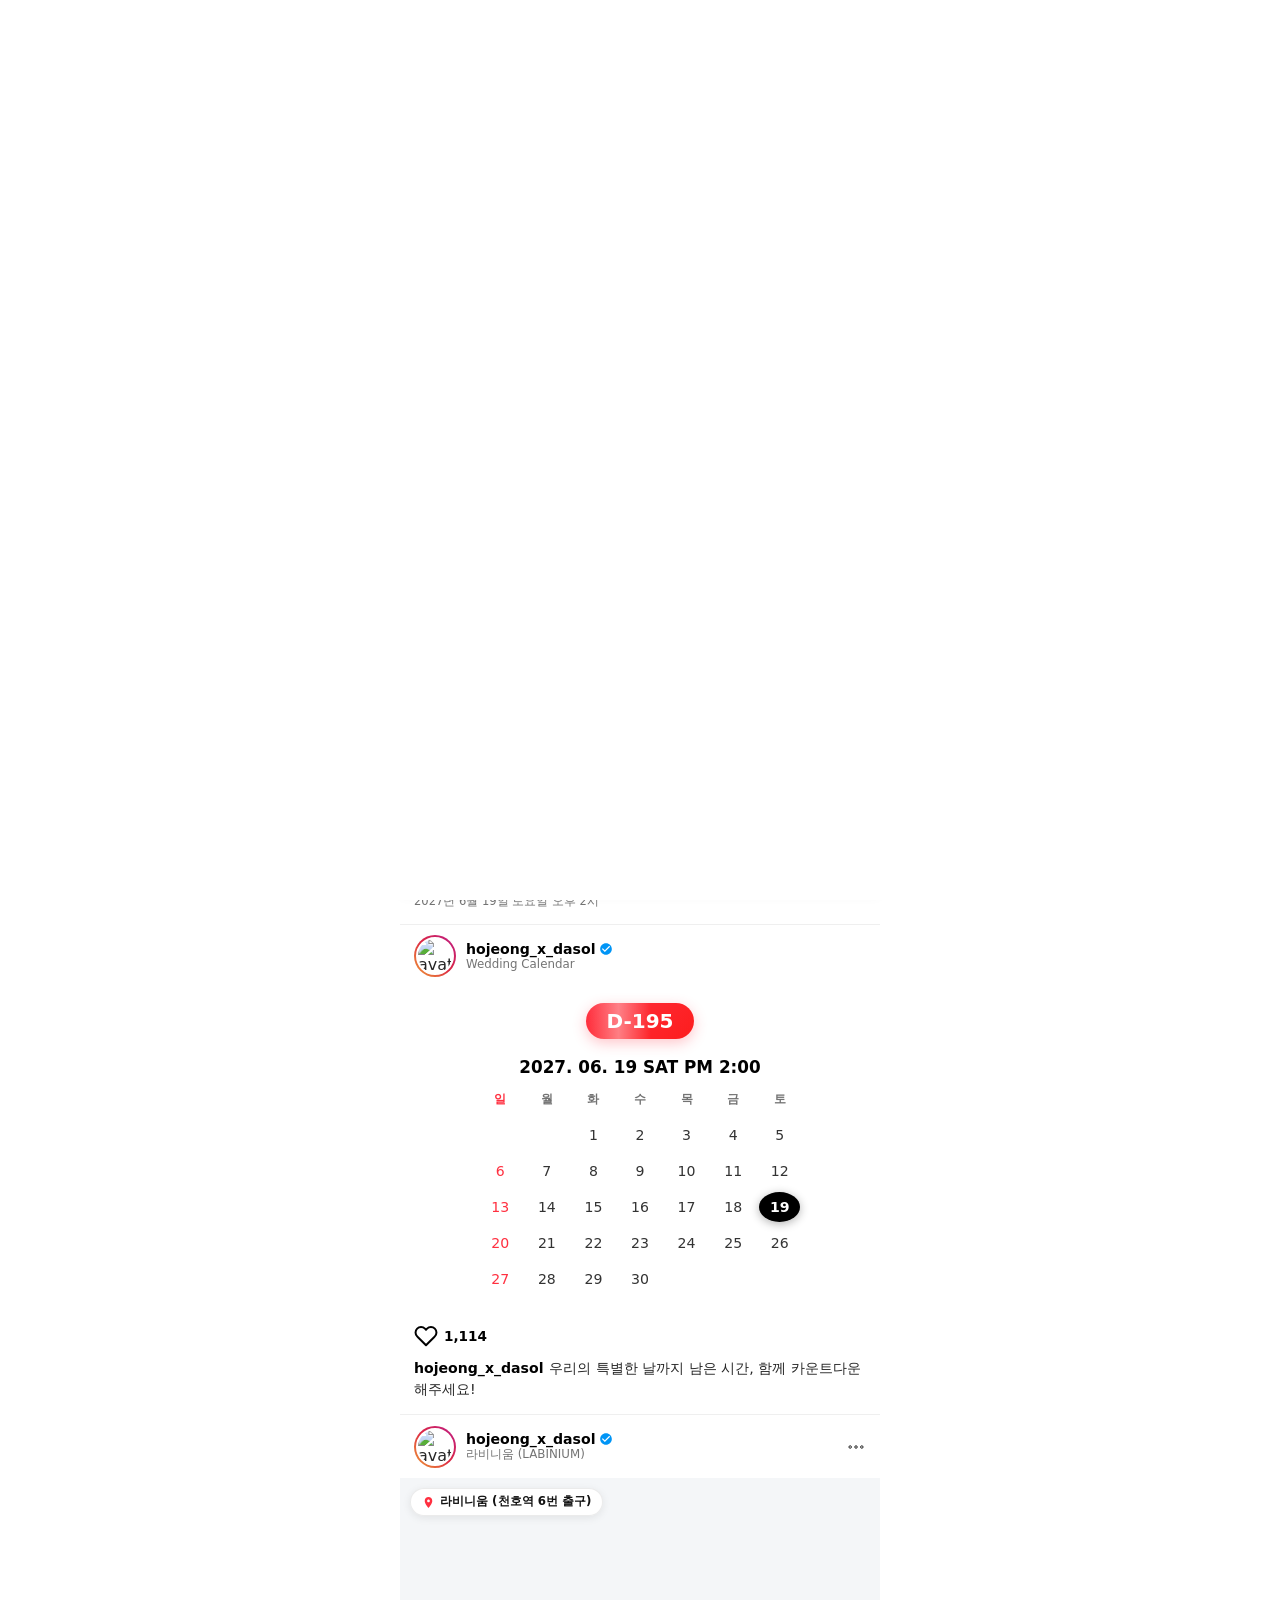
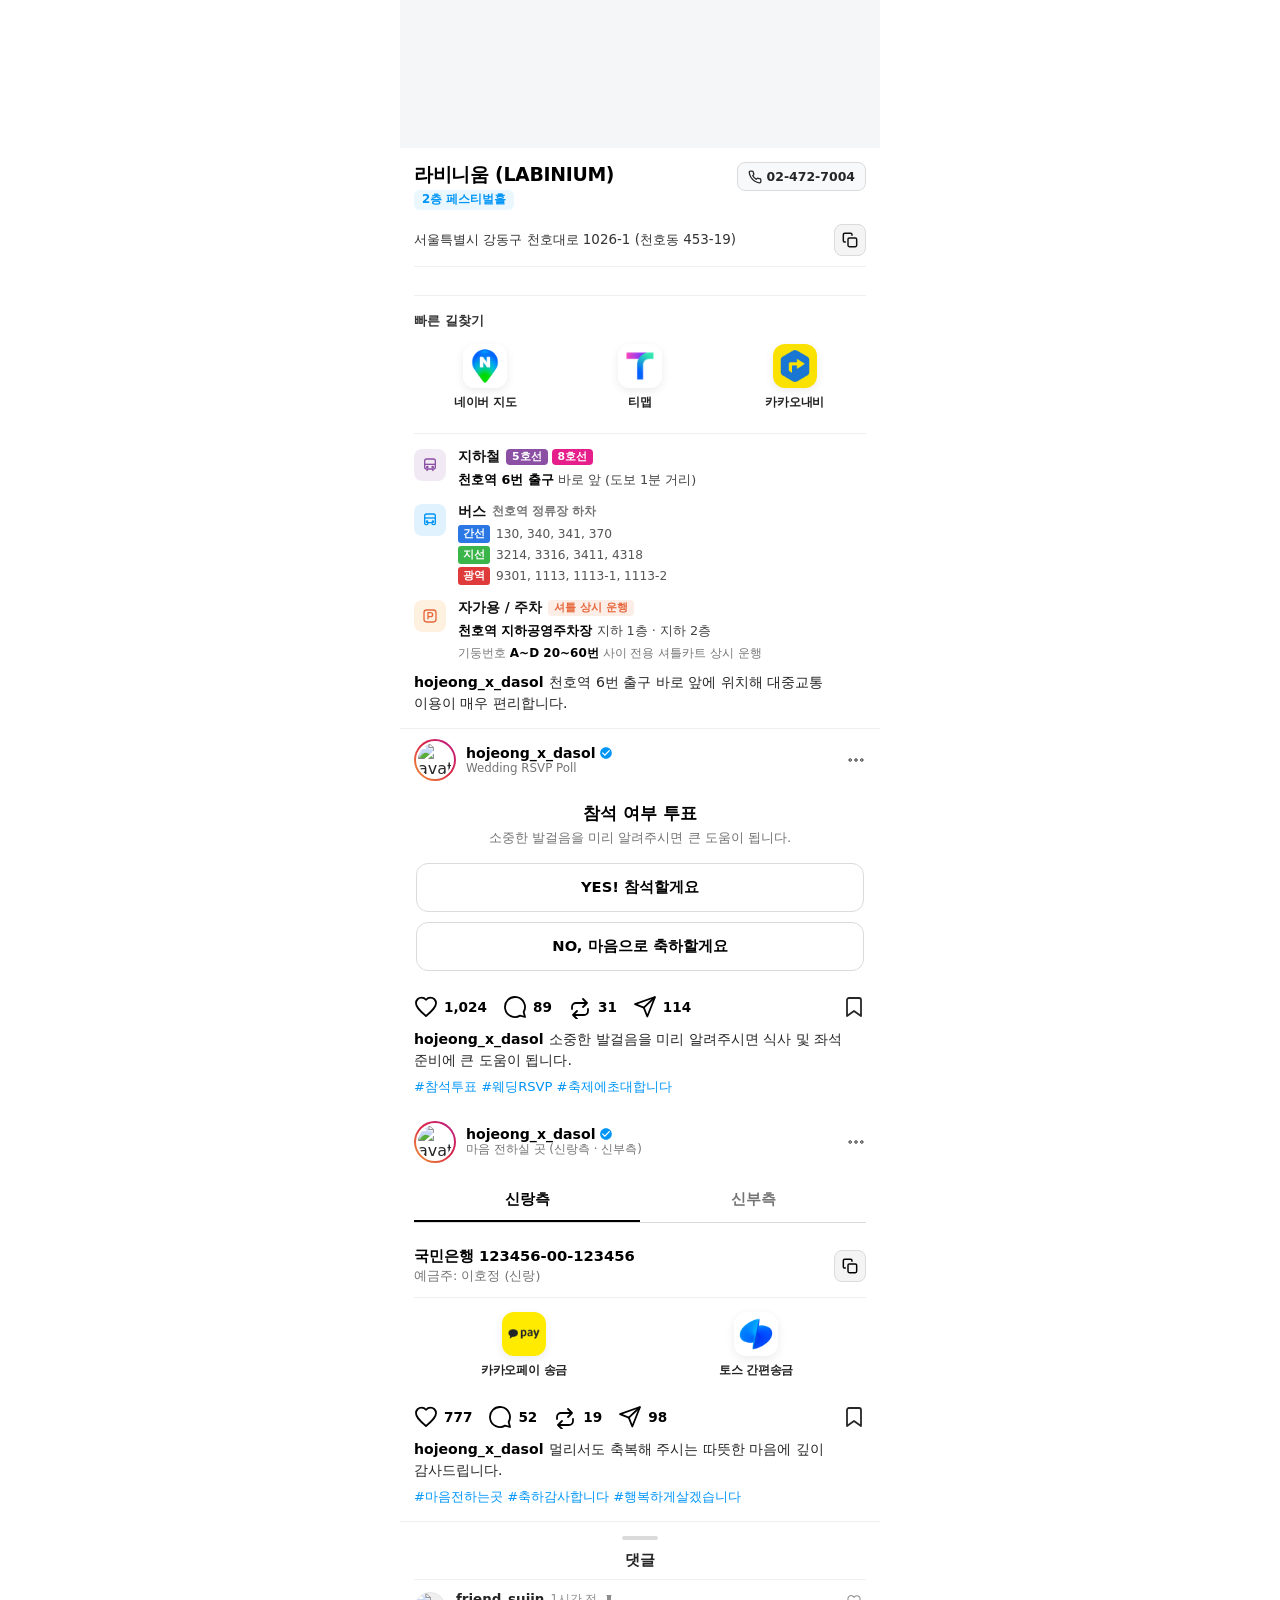
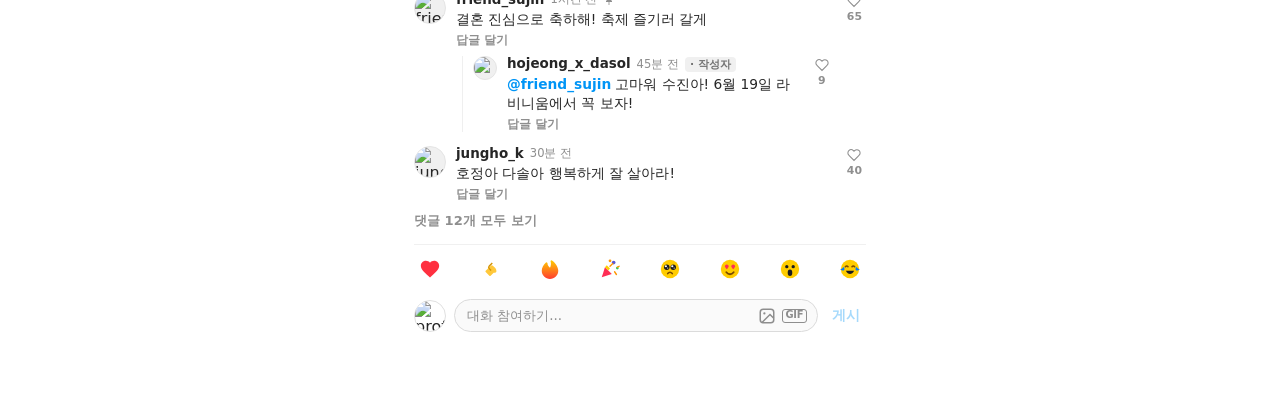
==== friends-invitation/index.html @ 9aa6796f "style: remove double border line above comments and eliminate excess bottom margin" ====
<!DOCTYPE html>
<html lang="ko">
<head>
  <meta charset="UTF-8">
  <meta name="viewport" content="width=device-width, initial-scale=1.0, maximum-scale=1.0, user-scalable=no">
  <title>이호정 & 전다솔 결혼합니다</title>
  <meta property="og:title" content="이호정 & 전다솔 결혼합니다">
  <meta property="og:description" content="2027년 6월 19일 토요일 오후 2시 라비니움">
  <meta property="og:image" content="../images/wedding_main.jpg">
  <link rel="icon" type="image/svg+xml" href="../images/favicon.svg">
  <link rel="preconnect" href="https://fonts.googleapis.com">
  <link rel="preconnect" href="https://fonts.gstatic.com" crossorigin>
  <link href="https://fonts.googleapis.com/css2?family=Grand+Hotel&family=Playfair+Display:ital,wght@0,600;1,600&family=Outfit:wght@600;700&display=swap" rel="stylesheet">
  <link rel="stylesheet" href="https://cdn.jsdelivr.net/gh/orioncactus/pretendard@v1.3.9/dist/web/static/pretendard.min.css">
  <script type="text/javascript" src="https://openapi.map.naver.com/openapi/v3/maps.js?ncpKeyId=lstn6qo079"></script>
  <style>
    :root {
      --bg: #ffffff;
      --card-bg: #ffffff;
      --surface: #f9f9f9;
      --surface-subtle: #f4f4f4;
      --border: #dbdbdb;
      --border-subtle: #efefef;
      --text: #262626;
      --text-main: #000000;
      --text-dim: #737373;
      --ig-blue: #0095f6;
      --ig-red: #ff3040;
      --ig-badge: #ff3040;
      --ig-grad: linear-gradient(45deg, #f09433 0%, #e6683c 25%, #dc2743 50%, #cc2366 75%, #bc1888 100%);
      --ig-grad-conic: conic-gradient(from 180deg at 50% 50%, #833ab4, #fd1d1d, #fcb045, #833ab4);
      --spring-ease: cubic-bezier(0.175, 0.885, 0.32, 1.275);
      --smooth-ease: cubic-bezier(0.16, 1, 0.3, 1);
    }
    * { 
      box-sizing: border-box; margin: 0; padding: 0;
      scrollbar-width: none !important; /* Firefox */
      -ms-overflow-style: none !important; /* IE/Edge */
    }
    *::-webkit-scrollbar {
      display: none !important; /* Chrome, Safari, Opera */
      width: 0 !important;
      height: 0 !important;
      background: transparent !important;
    }
    html { 
      scroll-behavior: smooth;
      overflow-x: hidden;
      scrollbar-width: none !important;
      -ms-overflow-style: none !important;
    }
    body {
      background-color: var(--bg);
      color: var(--text);
      font-family: 'Pretendard', -apple-system, BlinkMacSystemFont, system-ui, sans-serif;
      max-width: 480px;
      margin: 0 auto;
      overflow-x: hidden;
      position: relative;
      -webkit-font-smoothing: antialiased;
      padding-bottom: 58px;
      scrollbar-width: none !important;
      -ms-overflow-style: none !important;
    }
    a { text-decoration: none; color: inherit; }
    button { background: none; border: none; color: inherit; font: inherit; cursor: pointer; }

    /* ==================================================== */
    /* LUXURY SCROLL REVEAL & MICRO-ANIMATION ENGINE        */
    /* ==================================================== */
    .reveal {
      opacity: 0;
      transform: translateY(28px) scale(0.98);
      transition: opacity 0.8s var(--smooth-ease), transform 0.8s var(--smooth-ease);
      will-change: opacity, transform;
    }
    .reveal.active {
      opacity: 1;
      transform: translateY(0) scale(1);
    }

    /* Spring interactive tap feedback */
    .tap-spring {
      transition: transform 0.15s var(--smooth-ease);
    }
    .tap-spring:active {
      transform: scale(0.93);
    }

    /* Top Nav Bar (Taller Header & Larger Centered Logo + Hide/Show on Scroll) */
    .top-nav {
      position: sticky; top: 0; background: rgba(255, 255, 255, 0.97); backdrop-filter: blur(16px);
      -webkit-backdrop-filter: blur(16px);
      display: grid; grid-template-columns: 1fr auto 1fr; align-items: center;
      padding: 12px 18px 10px; min-height: 60px; border-bottom: 1px solid var(--border-subtle); z-index: 100;
      transition: transform 0.35s cubic-bezier(0.16, 1, 0.3, 1), opacity 0.25s ease;
      will-change: transform;
    }
    .top-nav.nav-hidden {
      transform: translateY(-100%);
      opacity: 0;
      pointer-events: none;
    }
    .top-nav-left { display: flex; align-items: center; justify-content: flex-start; }
    .top-nav-center {
      display: flex; align-items: center; justify-content: center; gap: 6px; cursor: pointer;
    }
    .nav-logo-img {
      height: 42px;
      max-height: 48px;
      max-width: 220px;
      width: auto;
      object-fit: contain;
      display: block;
      transition: transform 0.2s var(--smooth-ease);
    }
    .nav-logo-img:active { transform: scale(0.96); }
    .nav-dropdown-arrow {
      width: 15px; height: 15px; fill: none; stroke: #000000; stroke-width: 2.6; margin-top: 3px;
    }
    .top-nav-right { display: flex; align-items: center; justify-content: flex-end; }
    .top-nav-heart-wrap { position: relative; display: flex; align-items: center; cursor: pointer; }
    .top-nav-red-dot {
      position: absolute; top: -2px; right: -2px; width: 8px; height: 8px;
      background: var(--ig-badge); border-radius: 50%; border: 1.5px solid #fff;
    }
    .top-nav-icon {
      stroke: var(--text-main); fill: none; width: 27px; height: 27px; stroke-width: 2.2;
      cursor: pointer; transition: transform 0.2s var(--spring-ease);
    }
    .top-nav-icon:active { transform: scale(1.2); }

    /* Top Stories Tray (Instagram Stories) */
    /* Top Stories Tray (Instagram Web / Mobile 3-Layer Story Ring Pattern) */
    .stories-tray {
      display: flex; gap: 16px; padding: 14px 16px; overflow-x: auto; overflow-y: hidden;
      scrollbar-width: none; -ms-overflow-style: none; border-bottom: 1px solid var(--border-subtle); background: #ffffff;
    }
    .stories-tray::-webkit-scrollbar { display: none !important; width: 0 !important; height: 0 !important; }
    .story-bubble {
      display: flex; flex-direction: column; align-items: center; cursor: pointer; flex-shrink: 0; user-select: none;
    }
    .story-avatar-wrap {
      position: relative; width: 72px; height: 72px; border-radius: 50%;
      padding: 2.5px;
      background: linear-gradient(45deg, #f09433 0%, #e6683c 25%, #dc2743 50%, #cc2366 75%, #bc1888 100%);
      display: flex; align-items: center; justify-content: center;
      transition: transform 0.2s var(--spring-ease);
    }
    .story-bubble:active .story-avatar-wrap { transform: scale(0.93); }
    .story-avatar-wrap img {
      width: 100%; height: 100%; border-radius: 50%;
      object-fit: cover; border: 2.5px solid #ffffff; background: #ffffff; display: block;
    }
    .story-label {
      font-size: 11.5px; line-height: 14px; color: #262626; font-weight: 400; max-width: 74px;
      text-align: center; white-space: nowrap; overflow: hidden; text-overflow: ellipsis;
      margin-top: 6px; letter-spacing: -0.2px;
    }

    /* Feed Posts */
    .feed-post { border-bottom: 1px solid var(--border-subtle); margin-bottom: 0; background: #ffffff; }
    .post-header { display: flex; align-items: center; padding: 10px 14px; gap: 10px; }
    .post-header-avatar {
      width: 42px; height: 42px; border-radius: 50%; padding: 2px;
      background: linear-gradient(45deg, #f09433 0%, #e6683c 25%, #dc2743 50%, #cc2366 75%, #bc1888 100%);
      display: flex; align-items: center; justify-content: center; flex-shrink: 0;
    }
    .post-header-avatar img { width: 100%; height: 100%; border-radius: 50%; object-fit: cover; border: 2px solid #ffffff; background: #ffffff; display: block; }
    .post-header-info { display: flex; flex-direction: column; }
    .post-user-row { display: flex; align-items: center; gap: 4px; }
    .post-username { font-weight: 600; font-size: 0.88rem; color: var(--text-main); }
    .verified-icon { width: 14px; height: 14px; fill: var(--ig-blue); }
    .post-location-tag { font-size: 0.74rem; color: var(--text-dim); }
    .post-header-more { margin-left: auto; stroke: var(--text-main); fill: none; width: 20px; height: 20px; cursor: pointer; }

    /* Instagram Carousel Styles */
    .post-carousel-wrapper {
      position: relative; width: 100%; aspect-ratio: 1/1; background: #f0f0f0; overflow: hidden;
      touch-action: pan-y; user-select: none; -webkit-user-select: none;
    }
    .post-carousel-track {
      display: flex; width: 100%; height: 100%;
      transition: transform 0.35s cubic-bezier(0.22, 1, 0.36, 1);
      will-change: transform;
    }
    .carousel-slide {
      flex: 0 0 100%; width: 100%; min-width: 100%; max-width: 100%; height: 100%;
      position: relative; cursor: pointer; user-select: none; overflow: hidden;
    }
    .carousel-slide img {
      width: 100%; height: 100%; object-fit: cover; pointer-events: none; display: block;
      -webkit-user-drag: none;
      transition: transform 0.4s var(--smooth-ease);
    }

    /* Carousel Dots Pagination - Rock Solid & Fixed */
    .carousel-dots {
      display: flex; justify-content: center; align-items: center; gap: 5px;
      height: 20px; padding: 6px 0 2px; margin: 0 auto; width: 100%;
    }
    .carousel-dots .dot {
      width: 6px; height: 6px; min-width: 6px; min-height: 6px; max-width: 6px; max-height: 6px;
      border-radius: 50%; background: #dbdbdb;
      transition: background-color 0.2s ease; cursor: pointer; flex-shrink: 0;
    }
    .carousel-dots .dot.active {
      background: var(--ig-blue);
    }

    .media-page-badge {
      position: absolute; top: 12px; right: 12px;
      background: rgba(22, 22, 22, 0.62);
      backdrop-filter: blur(10px);
      -webkit-backdrop-filter: blur(10px);
      color: #ffffff;
      font-size: 0.75rem;
      font-weight: 700;
      letter-spacing: 0.5px;
      padding: 4px 10px;
      border-radius: 14px;
      z-index: 5;
      pointer-events: none;
      box-shadow: 0 2px 6px rgba(0,0,0,0.18);
    }
    .media-audio-btn {
      position: absolute; bottom: 12px; right: 12px; width: 34px; height: 34px;
      background: rgba(22, 22, 22, 0.65);
      backdrop-filter: blur(10px);
      -webkit-backdrop-filter: blur(10px);
      border-radius: 50%;
      display: flex; align-items: center; justify-content: center;
      z-index: 5; cursor: pointer;
      box-shadow: 0 2px 8px rgba(0,0,0,0.2);
      transition: transform 0.2s var(--spring-ease), background 0.2s;
    }
    .media-audio-btn:active { transform: scale(0.88); }
    .media-audio-btn.playing {
      background: rgba(22, 22, 22, 0.85);
      animation: audioPulse 1.6s infinite cubic-bezier(0.25, 1, 0.5, 1);
    }
    @keyframes audioPulse {
      0% { box-shadow: 0 0 0 0 rgba(255, 48, 64, 0.6); }
      70% { box-shadow: 0 0 0 10px rgba(255, 48, 64, 0); }
      100% { box-shadow: 0 0 0 0 rgba(255, 48, 64, 0); }
    }
    .media-audio-btn svg {
      width: 17px; height: 17px;
      display: block;
    }

    /* Fullscreen Photo Lightbox Modal (Swipe + Zoom & Pan) */
    #photo-lightbox {
      position: fixed; top: 0; left: 0; width: 100%; height: 100%;
      background: rgba(0, 0, 0, 0.96); z-index: 999999; display: none;
      flex-direction: column; justify-content: space-between;
      backdrop-filter: blur(16px); -webkit-backdrop-filter: blur(16px);
      user-select: none; -webkit-user-select: none;
      touch-action: none;
      animation: modalFadeIn 0.25s ease-out;
    }
    .lightbox-header {
      display: flex; justify-content: space-between; align-items: center;
      padding: 14px 18px; color: #fff; z-index: 20;
      background: linear-gradient(to bottom, rgba(0,0,0,0.65) 0%, transparent 100%);
    }
    .lightbox-counter { font-size: 0.95rem; font-weight: 700; letter-spacing: 0.5px; }
    .lightbox-close {
      background: rgba(255, 255, 255, 0.15); border: none; color: #fff;
      width: 36px; height: 36px; border-radius: 50%; display: flex; align-items: center;
      justify-content: center; cursor: pointer; transition: all 0.2s;
    }
    .lightbox-close:active { transform: scale(0.88); }
    .lightbox-body {
      flex: 1; position: relative; display: flex; align-items: center; justify-content: center;
      overflow: hidden; touch-action: none; width: 100%; height: 100%;
    }
    .lightbox-img-wrapper {
      position: relative; width: 100%; height: 100%; display: flex; align-items: center; justify-content: center;
      overflow: hidden; touch-action: none;
    }
    .lightbox-img {
      max-width: 100%; max-height: 84vh; object-fit: contain;
      border-radius: 4px; will-change: transform;
      transition: transform 0.25s cubic-bezier(0.22, 1, 0.36, 1);
      cursor: grab;
      -webkit-user-drag: none;
    }
    .lightbox-img:active { cursor: grabbing; }
    .lightbox-dots {
      display: flex; justify-content: center; align-items: center; gap: 6px;
      padding: 12px 0 18px; z-index: 20;
      background: linear-gradient(to top, rgba(0,0,0,0.65) 0%, transparent 100%);
    }
    .lightbox-dots .dot {
      width: 7px; height: 7px; border-radius: 50%; background: rgba(255,255,255,0.35);
      transition: background 0.2s, transform 0.2s; cursor: pointer;
    }
    .lightbox-dots .dot.active {
      background: #ffffff; transform: scale(1.3);
    }

    /* Instagram 3D Double Tap Heart Burst */
    .double-tap-heart {
      position: absolute; top: 50%; left: 50%; transform: translate(-50%, -50%) scale(0);
      opacity: 0; pointer-events: none; fill: var(--ig-red); stroke: #fff; stroke-width: 1; z-index: 10;
    }
    @keyframes heartBurst {
      0% { transform: translate(-50%, -50%) scale(0) rotate(-12deg); opacity: 0; }
      25% { transform: translate(-50%, -50%) scale(1.35) rotate(0deg); opacity: 1; filter: drop-shadow(0 8px 24px rgba(255,48,64,0.6)); }
      45% { transform: translate(-50%, -50%) scale(0.92) rotate(0deg); opacity: 1; }
      75% { transform: translate(-50%, -50%) scale(1.05) rotate(0deg); opacity: 1; }
      100% { transform: translate(-50%, -50%) scale(0) rotate(12deg); opacity: 0; }
    }

    /* Action Bar with Counts */
    .post-action-bar {
      display: flex; justify-content: space-between; align-items: center;
      padding: 10px 14px 6px;
    }
    .action-group-left { display: flex; gap: 16px; align-items: center; }
    .action-btn-item {
      display: flex; align-items: center; gap: 6px; font-size: 0.85rem; font-weight: 600;
      color: var(--text-main); cursor: pointer;
    }
    .action-svg {
      width: 24px; height: 24px; fill: none; stroke: var(--text-main); stroke-width: 2;
      stroke-linecap: round; stroke-linejoin: round; transition: transform 0.2s var(--spring-ease), stroke 0.2s;
    }
    .action-svg:active { transform: scale(1.3); }
    .action-svg.liked { fill: var(--ig-red); stroke: var(--ig-red); animation: likeBounce 0.4s var(--spring-ease); }
    @keyframes likeBounce {
      0% { transform: scale(1); }
      50% { transform: scale(1.35); }
      100% { transform: scale(1); }
    }
    .action-svg.saved { fill: var(--text-main); }

    /* Post Content & Caption */
    .post-caption-wrap { padding: 4px 14px 14px; font-size: 0.88rem; line-height: 1.5; color: var(--text); word-break: keep-all; }
    .post-caption-wrap .author { font-weight: 700; color: var(--text-main); margin-right: 6px; }
    .post-caption-wrap .hashtags { color: var(--ig-blue); margin-top: 6px; font-size: 0.82rem; }
    .post-date-tag { color: var(--text-dim); font-size: 0.72rem; margin-top: 6px; }

    /* Calendar Feed Post Content (Clean Seamless Instagram Post Media Style) */
    .cal-card-box {
      background: #ffffff;
      border: none;
      border-radius: 0;
      margin: 0;
      padding: 16px 16px 20px;
      text-align: center;
      box-shadow: none;
    }
    .cal-badge {
      display: inline-block; position: relative; overflow: hidden;
      background: linear-gradient(135deg, #ff3040, #fd1d1d); color: #fff;
      font-weight: 700; font-size: 1.25rem; padding: 6px 20px; border-radius: 24px;
      margin-bottom: 14px; box-shadow: 0 4px 14px rgba(255, 48, 64, 0.28);
    }
    .cal-badge::after {
      content: ''; position: absolute; top: 0; left: 0; width: 60%; height: 100%;
      background: linear-gradient(90deg, transparent, rgba(255,255,255,0.4), transparent);
      animation: shimmerSweep 2.6s infinite ease-in-out;
    }
    @keyframes shimmerSweep { 0% { transform: translateX(-150%); } 100% { transform: translateX(250%); } }
    .cal-grid { display: grid; grid-template-columns: repeat(7, 1fr); gap: 6px; font-size: 0.88rem; max-width: 320px; margin: 0 auto; }
    .cal-head { color: var(--text-dim); font-size: 0.76rem; font-weight: 600; padding-bottom: 6px; }
    .cal-head.sun { color: var(--ig-red); }
    .cal-day { padding: 7px 0; color: #333; font-weight: 500; transition: transform 0.2s; }
    .cal-day.sun { color: var(--ig-red); }
    .cal-day.target {
      background: #000; color: #fff; border-radius: 50%; font-weight: 700;
      box-shadow: 0 2px 10px rgba(0,0,0,0.3); animation: targetGlow 2s infinite alternate ease-in-out;
    }
    @keyframes targetGlow {
      0% { transform: scale(1); box-shadow: 0 2px 8px rgba(0,0,0,0.3); }
      100% { transform: scale(1.08); box-shadow: 0 4px 14px rgba(0,0,0,0.5); }
    }

    /* ==================================================== */
    /* LUXURY INSTAGRAM LOCATION SECTION & TRANSPORTATION   */
    /* ==================================================== */
    .loc-card-box {
      background: #ffffff;
      border: none;
      border-radius: 0;
      margin: 0;
      padding: 0 14px 10px;
      text-align: left;
      box-shadow: none;
    }
    .map-frame-wrapper {
      position: relative;
      width: 100%;
      height: 270px;
      border-radius: 0;
      overflow: hidden;
      margin: 0;
      border: none;
      box-shadow: none;
      background: #f4f6f8;
    }
    #interactiveMap {
      width: 100%;
      height: 100%;
      z-index: 1;
    }
    .loc-body-content {
      padding: 14px 14px 6px;
    }
    .map-tag-pill {
      position: absolute;
      top: 10px;
      left: 10px;
      background: rgba(255, 255, 255, 0.94);
      backdrop-filter: blur(8px);
      -webkit-backdrop-filter: blur(8px);
      padding: 5px 11px;
      border-radius: 20px;
      font-size: 0.74rem;
      font-weight: 700;
      color: #111111;
      border: 1px solid rgba(0, 0, 0, 0.08);
      box-shadow: 0 2px 8px rgba(0, 0, 0, 0.08);
      z-index: 10;
      display: flex;
      align-items: center;
      gap: 5px;
      pointer-events: none;
    }
    .map-tag-pill svg {
      width: 13px;
      height: 13px;
      fill: #ff3040;
    }

    /* Venue Title & Contact Row */
    .loc-venue-header {
      margin-bottom: 16px;
      padding-bottom: 14px;
      border-bottom: 1px solid var(--border-subtle);
    }
    .loc-venue-title-row {
      display: flex;
      justify-content: space-between;
      align-items: flex-start;
      margin-bottom: 8px;
    }
    .loc-venue-name {
      font-weight: 800;
      font-size: 1.18rem;
      color: #000000;
      letter-spacing: -0.3px;
      line-height: 1.3;
    }
    .loc-hall-badge {
      display: inline-block;
      font-size: 0.74rem;
      font-weight: 700;
      color: #0095f6;
      background: rgba(0, 149, 246, 0.08);
      padding: 2px 8px;
      border-radius: 6px;
      margin-top: 3px;
    }
    .loc-phone-btn {
      display: flex;
      align-items: center;
      gap: 5px;
      background: #f8f9fa;
      border: 1px solid var(--border);
      padding: 6px 10px;
      border-radius: 8px;
      font-size: 0.78rem;
      font-weight: 700;
      color: #262626;
      text-decoration: none;
      transition: all 0.2s;
    }
    .loc-phone-btn:active {
      transform: scale(0.94);
      background: #efefef;
    }
    .loc-address-row {
      display: flex;
      justify-content: space-between;
      align-items: center;
      gap: 10px;
      background: transparent;
      padding: 6px 0 10px;
      border: none;
      border-bottom: 1px solid var(--border-subtle);
      margin-bottom: 14px;
    }
    .loc-address-text {
      font-size: 0.84rem;
      color: #333333;
      line-height: 1.45;
      flex: 1;
      word-break: keep-all;
    }
    .loc-copy-chip {
      display: flex;
      align-items: center;
      justify-content: center;
      width: 32px;
      height: 32px;
      background: #f4f4f4;
      border: 1px solid var(--border);
      border-radius: 8px;
      color: #111111;
      cursor: pointer;
      flex-shrink: 0;
      transition: all 0.2s;
    }
    .loc-copy-chip:active {
      transform: scale(0.9);
      background: #e5e5e5;
    }

    /* 3-Brand Navigation Buttons Grid (No Card Boxes, Clean Flat App Icons) */
    .loc-nav-heading {
      font-size: 0.82rem;
      font-weight: 700;
      color: #333333;
      margin-bottom: 10px;
    }
    .loc-nav-grid {
      display: grid;
      grid-template-columns: repeat(3, 1fr);
      gap: 12px;
      margin-bottom: 18px;
    }
    .loc-app-btn {
      display: flex;
      flex-direction: column;
      align-items: center;
      justify-content: center;
      gap: 6px;
      padding: 4px 0;
      border-radius: 0;
      background: transparent;
      border: none;
      box-shadow: none;
      cursor: pointer;
      transition: transform 0.15s;
    }
    .loc-app-btn:hover {
      background: transparent;
      transform: translateY(-2px);
    }
    .loc-app-btn:active {
      transform: scale(0.92);
      background: transparent;
    }
    .remit-nav-grid {
      display: grid;
      grid-template-columns: repeat(2, 1fr);
      gap: 12px;
      margin-top: 10px;
    }
    .app-icon-wrap {
      width: 44px;
      height: 44px;
      border-radius: 12px;
      display: flex;
      align-items: center;
      justify-content: center;
      box-shadow: 0 3px 10px rgba(0, 0, 0, 0.08);
      overflow: hidden;
      flex-shrink: 0;
      background: #fff;
    }
    .app-icon-wrap img {
      width: 100%;
      height: 100%;
      object-fit: cover;
      display: block;
    }
    .loc-app-btn .app-name {
      font-size: 0.78rem;
      font-weight: 600;
      color: #222222;
      letter-spacing: -0.3px;
    }

    /* Transit Details List (No Card Boxes, Clean Flat Timeline / List Layout) */
    .loc-transit-container {
      display: flex;
      flex-direction: column;
      gap: 14px;
      border-top: 1px solid var(--border-subtle);
      padding-top: 14px;
    }
    .transit-item {
      display: flex;
      align-items: flex-start;
      gap: 12px;
      background: transparent;
      border: none;
      border-radius: 0;
      padding: 0;
      box-shadow: none;
    }
    .transit-item:hover {
      background: transparent;
    }
    .transit-icon-col {
      flex-shrink: 0;
      margin-top: 1px;
    }
    .transit-icon-badge {
      width: 32px;
      height: 32px;
      border-radius: 8px;
      display: flex;
      align-items: center;
      justify-content: center;
    }
    .transit-icon-badge.subway {
      background: rgba(139, 80, 164, 0.12);
      color: #8B50A4;
    }
    .transit-icon-badge.bus {
      background: rgba(0, 149, 246, 0.12);
      color: #0095f6;
    }
    .transit-icon-badge.parking {
      background: rgba(255, 140, 0, 0.12);
      color: #e6683c;
    }
    .transit-content {
      flex: 1;
    }
    .transit-header {
      display: flex;
      align-items: center;
      gap: 6px;
      margin-bottom: 4px;
    }
    .transit-title {
      font-weight: 800;
      font-size: 0.85rem;
      color: #111111;
    }
    .subway-lines {
      display: flex;
      gap: 4px;
    }
    .subway-pill {
      font-size: 0.68rem;
      font-weight: 700;
      color: #ffffff;
      padding: 1px 6px;
      border-radius: 4px;
    }
    .subway-pill.line-5 {
      background: #8B50A4;
    }
    .subway-pill.line-8 {
      background: #E61E8C;
    }
    .station-code {
      font-size: 0.74rem;
      color: var(--text-dim);
      font-weight: 600;
    }
    .parking-shuttle-pill {
      font-size: 0.68rem;
      font-weight: 700;
      color: #e6683c;
      background: rgba(230, 104, 60, 0.12);
      padding: 1px 6px;
      border-radius: 4px;
    }
    .transit-desc {
      font-size: 0.8rem;
      color: #444444;
      line-height: 1.5;
      word-break: keep-all;
    }
    .transit-desc strong {
      color: #000000;
    }
    .bus-route-row {
      display: flex;
      align-items: center;
      gap: 6px;
      margin-top: 3px;
      font-size: 0.76rem;
      color: #555555;
    }
    .bus-tag {
      font-size: 0.66rem;
      font-weight: 700;
      color: #fff;
      padding: 1px 5px;
      border-radius: 3px;
      flex-shrink: 0;
    }
    .bus-tag.blue { background: #2b78e4; }
    .bus-tag.green { background: #3ab54a; }
    .bus-tag.red { background: #e03b3b; }
    .sub-tip {
      display: inline-block;
      margin-top: 3px;
      font-size: 0.75rem;
      color: #777777;
    }

    /* Timetable Feed Post Content */
    .tt-card-box { padding: 4px 14px 10px; background: #ffffff; }
    .tt-item {
      background: #fafafa; border: 1px solid var(--border-subtle); border-radius: 12px;
      padding: 14px; margin-bottom: 8px; display: flex; align-items: center; gap: 14px;
      transition: transform 0.2s var(--smooth-ease), box-shadow 0.2s;
    }
    .tt-item:hover { transform: translateY(-2px); box-shadow: 0 4px 12px rgba(0,0,0,0.04); }
    .tt-pill {
      background: #efefef; color: #000; font-weight: 700; font-size: 0.82rem;
      padding: 6px 10px; border-radius: 6px; border: 1px solid var(--border-subtle);
    }
    .tt-info .tt-title { font-weight: 700; font-size: 0.9rem; color: var(--text-main); margin-bottom: 2px; }
    .tt-info .tt-desc { font-size: 0.78rem; color: var(--text-dim); }

    /* RSVP Poll Feed Post Content */
    .rsvp-poll-card {
      background: #ffffff;
      border: none;
      border-radius: 0;
      margin: 0;
      padding: 10px 16px 14px;
      text-align: center;
      position: relative;
      overflow: hidden;
      box-shadow: none;
    }
    .rsvp-poll-title { font-size: 1.08rem; font-weight: 700; color: var(--text-main); margin-bottom: 4px; }
    .rsvp-poll-sub { font-size: 0.82rem; color: var(--text-dim); margin-bottom: 16px; }
    .rsvp-choices { display: flex; flex-direction: column; gap: 10px; }
    .rsvp-choice-btn {
      width: 100%; padding: 14px; background: #ffffff; border: 1.5px solid var(--border);
      color: var(--text-main); border-radius: 12px; font-weight: 600; font-size: 0.92rem;
      transition: all 0.25s var(--smooth-ease);
    }
    .rsvp-choice-btn:active { transform: scale(0.97); }
    .rsvp-choice-btn.active {
      background: var(--ig-blue); border-color: var(--ig-blue); color: #fff;
      box-shadow: 0 4px 14px rgba(0, 149, 246, 0.35);
    }
    .rsvp-form-drawer {
      display: none; margin-top: 18px; padding-top: 16px; border-top: 1px solid var(--border-subtle);
      animation: drawerSlideDown 0.4s var(--smooth-ease) forwards;
    }
    @keyframes drawerSlideDown {
      0% { opacity: 0; transform: translateY(-10px); }
      100% { opacity: 1; transform: translateY(0); }
    }
    .rsvp-input {
      width: 100%; background: #ffffff; border: 1.5px solid var(--border);
      color: var(--text-main); padding: 12px 14px; border-radius: 8px; font-size: 0.9rem;
      font-family: inherit; margin-bottom: 10px; outline: none; transition: border-color 0.2s;
    }
    .rsvp-input:focus { border-color: var(--ig-blue); }
    .rsvp-submit-btn {
      width: 100%; background: var(--ig-blue); color: #fff; font-weight: 600;
      padding: 12px; border-radius: 8px; font-size: 0.92rem; transition: transform 0.15s;
    }
    .rsvp-submit-btn:active { transform: scale(0.96); }

    /* Confetti Canvas */
    #confettiCanvas {
      position: fixed; top: 0; left: 0; width: 100%; height: 100%;
      pointer-events: none; z-index: 9999999; display: none;
    }

    /* Bank Feed Post Content */
    .bank-card-wrap {
      background: #ffffff;
      border: none;
      border-radius: 0;
      margin: 0;
      padding: 6px 14px 12px;
      box-shadow: none;
    }
    .bank-card-title {
      display: none;
    }
    .bank-tab-header { display: flex; border-bottom: 1px solid var(--border); margin-bottom: 14px; position: relative; }
    .bank-tab-btn {
      flex: 1; text-align: center; padding: 11px; font-weight: 600; font-size: 0.92rem;
      color: var(--text-dim); border-bottom: 2px solid transparent; cursor: pointer;
      transition: color 0.2s, border-color 0.2s;
    }
    .bank-tab-btn.active { color: var(--text-main); border-bottom-color: var(--text-main); }
    .bank-row-item {
      display: flex; justify-content: space-between; align-items: center;
      background: transparent; border: none; border-bottom: 1px solid var(--border-subtle); padding: 10px 0 12px; border-radius: 0; margin-bottom: 8px;
      transition: transform 0.2s;
    }
    .copy-chip {
      display: flex; align-items: center; justify-content: center;
      width: 32px; height: 32px;
      background: #f4f4f4; border: 1px solid var(--border); color: var(--text-main);
      border-radius: 8px; flex-shrink: 0;
      transition: all 0.15s;
    }
    .copy-chip:active { transform: scale(0.9); background: #e5e5e5; }

    /* ==================================================== */
    /* REAL INSTAGRAM COMMENTS UI (BOTTOM SECTION & MODAL)  */
    /* ==================================================== */
    .ig-bottom-comments-section {
      background: #ffffff;
      padding: 14px 14px 16px;
      margin-bottom: 0;
      border-top: none;
    }
    .ig-comment-sheet-card {
      background: #ffffff;
      border: none;
      border-radius: 0;
      margin: 0;
      padding: 4px 0 12px;
      box-shadow: none;
      overflow: hidden;
    }
    .ig-sheet-handle {
      width: 36px;
      height: 4px;
      background: #dbdbdb;
      border-radius: 2px;
      margin: 0 auto 10px;
    }
    .ig-sheet-title-bar {
      text-align: center;
      margin-bottom: 12px;
      border-bottom: 1px solid #f0f0f0;
      padding-bottom: 8px;
    }
    .ig-sheet-title {
      font-size: 0.95rem;
      font-weight: 700;
      color: #262626;
      letter-spacing: -0.3px;
    }
    .ig-comments-stream {
      display: flex;
      flex-direction: column;
      gap: 14px;
    }
    .ig-comment-item {
      display: flex;
      gap: 10px;
      align-items: flex-start;
      animation: commentFadeIn 0.3s var(--smooth-ease);
    }
    @keyframes commentFadeIn {
      0% { opacity: 0; transform: translateY(8px); }
      100% { opacity: 1; transform: translateY(0); }
    }
    .ig-comment-avatar {
      width: 32px;
      height: 32px;
      border-radius: 50%;
      object-fit: cover;
      flex-shrink: 0;
      background: #f0f0f0;
      border: 1px solid #e5e5e5;
      display: block;
    }
    .ig-comment-avatar.nested-avatar {
      width: 24px;
      height: 24px;
    }
    .ig-comment-main {
      flex: 1;
      min-width: 0;
    }
    .ig-comment-header-row {
      display: flex;
      align-items: center;
      gap: 6px;
      flex-wrap: wrap;
      margin-bottom: 2px;
      line-height: 1.2;
    }
    .ig-comment-uname {
      font-weight: 700;
      font-size: 0.84rem;
      color: #262626;
      cursor: pointer;
    }
    .ig-comment-time {
      font-size: 0.72rem;
      color: #8e8e8e;
    }
    .ig-author-badge {
      font-size: 0.68rem;
      color: #737373;
      font-weight: 600;
      background: #f0f0f0;
      padding: 1px 5px;
      border-radius: 4px;
    }
    .ig-pin-svg {
      width: 12px;
      height: 12px;
      fill: #8e8e8e;
      display: inline-block;
      vertical-align: middle;
    }
    .ig-comment-text {
      font-size: 0.86rem;
      line-height: 1.4;
      color: #262626;
      word-break: break-word;
    }
    .ig-mention {
      color: #0095f6;
      font-weight: 600;
      margin-right: 4px;
      cursor: pointer;
    }
    .ig-mention:hover {
      text-decoration: underline;
    }
    .ig-comment-meta {
      display: flex;
      align-items: center;
      gap: 12px;
      margin-top: 4px;
    }
    .ig-comment-reply-btn {
      font-size: 0.72rem;
      font-weight: 600;
      color: #8e8e8e;
      cursor: pointer;
      transition: color 0.15s;
    }
    .ig-comment-reply-btn:hover {
      color: #262626;
    }
    .ig-reply-thread {
      margin-top: 8px;
      margin-left: 6px;
      padding-left: 10px;
      border-left: 1.5px solid #efefef;
      display: flex;
      flex-direction: column;
      gap: 10px;
    }
    .ig-comment-like-col {
      display: flex;
      flex-direction: column;
      align-items: center;
      gap: 2px;
      margin-top: 2px;
      flex-shrink: 0;
      cursor: pointer;
      padding: 0 4px;
      user-select: none;
    }
    .ig-comment-like-col svg {
      width: 14px;
      height: 14px;
      fill: none;
      stroke: #8e8e8e;
      stroke-width: 1.8;
      transition: transform 0.2s var(--spring-ease), fill 0.2s, stroke 0.2s;
    }
    .ig-comment-like-col.liked svg {
      fill: #ff3040;
      stroke: #ff3040;
      transform: scale(1.18);
    }
    .ig-comment-like-col:active svg {
      transform: scale(1.4);
    }
    .ig-comment-like-count {
      font-size: 0.68rem;
      color: #8e8e8e;
      font-weight: 600;
    }
    .ig-view-all-link {
      font-size: 0.82rem;
      font-weight: 600;
      color: #8e8e8e;
      cursor: pointer;
      margin: 10px 0 4px;
      display: inline-block;
      transition: color 0.15s;
    }
    .ig-view-all-link:hover {
      color: #262626;
    }

    /* Real Instagram Quick Emoji Reaction Bar */
    .ig-quick-emoji-bar {
      display: flex;
      justify-content: space-between;
      align-items: center;
      padding: 10px 2px 6px;
      border-top: 1px solid #f0f0f0;
      margin-top: 10px;
    }
    .ig-emoji-btn {
      background: none;
      border: none;
      cursor: pointer;
      padding: 3px;
      border-radius: 50%;
      transition: transform 0.18s var(--spring-ease);
      display: flex;
      align-items: center;
      justify-content: center;
    }
    .ig-emoji-btn:active {
      transform: scale(1.35);
    }
    .ig-emoji-svg {
      width: 22px;
      height: 22px;
      display: block;
      pointer-events: none;
    }

    /* Real Instagram Comment Input Dock */
    .ig-comment-input-row {
      display: flex;
      align-items: center;
      gap: 8px;
      margin-top: 8px;
      padding: 2px 0 0;
    }
    .ig-input-avatar {
      width: 32px;
      height: 32px;
      border-radius: 50%;
      overflow: hidden;
      flex-shrink: 0;
      border: 1px solid #e0e0e0;
    }
    .ig-input-avatar img {
      width: 100%;
      height: 100%;
      object-fit: cover;
      display: block;
    }
    .ig-input-box-wrap {
      flex: 1;
      display: flex;
      align-items: center;
      background: #fafafa;
      border: 1px solid #dbdbdb;
      border-radius: 20px;
      padding: 6px 10px 6px 12px;
      gap: 6px;
      min-width: 0;
      transition: border-color 0.2s, background 0.2s;
    }
    .ig-input-box-wrap:focus-within {
      border-color: #a8a8a8;
      background: #ffffff;
    }
    .ig-input-field {
      flex: 1;
      border: none;
      background: transparent;
      font-size: 0.84rem;
      color: #262626;
      outline: none;
      padding: 2px 0;
      min-width: 0;
      font-family: inherit;
    }
    .ig-input-field::placeholder {
      color: #8e8e8e;
    }
    .ig-input-tools {
      display: flex;
      align-items: center;
      gap: 6px;
      flex-shrink: 0;
    }
    .ig-tool-svg {
      width: 18px;
      height: 18px;
      color: #8e8e8e;
      cursor: pointer;
      transition: color 0.15s;
      display: block;
    }
    .ig-tool-svg:hover {
      color: #262626;
    }
    .ig-tool-gif {
      font-size: 0.62rem;
      font-weight: 800;
      border: 1.2px solid #8e8e8e;
      color: #8e8e8e;
      border-radius: 3px;
      padding: 0.5px 3px;
      cursor: pointer;
      letter-spacing: -0.4px;
      line-height: 1.1;
      transition: color 0.15s, border-color 0.15s;
      user-select: none;
    }
    .ig-tool-gif:hover {
      color: #262626;
      border-color: #262626;
    }
    .ig-post-btn {
      background: none;
      border: none;
      color: #0095f6;
      font-weight: 700;
      font-size: 0.86rem;
      cursor: pointer;
      padding: 4px 6px;
      opacity: 0.35;
      pointer-events: none;
      transition: opacity 0.2s, transform 0.15s;
      flex-shrink: 0;
    }
    .ig-post-btn.active {
      opacity: 1;
      pointer-events: auto;
    }
    .ig-post-btn:active {
      transform: scale(0.92);
    }

    /* Modal Sheet Styling Extensions */
    .comments-modal-overlay {
      position: fixed; inset: 0; background: rgba(0, 0, 0, 0.6);
      z-index: 2000; display: none; justify-content: center; align-items: flex-end;
      opacity: 0; transition: opacity 0.3s var(--smooth-ease);
    }
    .comments-modal-overlay.active {
      display: flex; opacity: 1;
    }
    .comments-sheet {
      background: #ffffff; width: 100%; max-width: 480px;
      max-height: 84vh; height: 80vh;
      border-radius: 20px 20px 0 0;
      display: flex; flex-direction: column;
      transform: translateY(100%); transition: transform 0.35s var(--smooth-ease);
      box-shadow: 0 -8px 30px rgba(0, 0, 0, 0.25);
    }
    .comments-modal-overlay.active .comments-sheet {
      transform: translateY(0);
    }
    .sheet-handle-bar {
      width: 36px; height: 4px; background: #dbdbdb; border-radius: 2px;
      margin: 10px auto 4px; flex-shrink: 0;
    }
    .sheet-header {
      padding: 6px 16px 10px; border-bottom: 1px solid #f0f0f0;
      display: flex; align-items: center; justify-content: space-between; flex-shrink: 0;
    }
    .sheet-title {
      font-size: 0.96rem; font-weight: 700; color: #262626;
      text-align: center; flex: 1; margin-left: 24px;
    }
    .sheet-close-btn {
      background: none; border: none; cursor: pointer;
      color: #262626; padding: 4px; line-height: 1;
      display: flex; align-items: center; justify-content: center;
    }
    .sheet-comments-body {
      flex: 1; overflow-y: auto; padding: 14px 16px;
      -webkit-overflow-scrolling: touch;
    }
    .sheet-emoji-bar {
      border-top: 1px solid #f0f0f0;
      margin-top: 0;
      padding: 8px 16px 4px;
      background: #ffffff;
      flex-shrink: 0;
    }
    .sheet-input-dock {
      padding: 6px 14px 14px;
      border-top: none;
      background: #ffffff;
      flex-shrink: 0;
    }

    /* ==================================================== */
    /* REAL INSTAGRAM LIGHT THEME BOTTOM NAVIGATION BAR      */
    /* ==================================================== */
    .ig-bottom-footer {
      position: fixed; bottom: 0; left: 0; right: 0;
      max-width: 480px; margin: 0 auto; height: 52px;
      background: #ffffff; border-top: 1px solid #dbdbdb;
      display: flex; justify-content: space-around; align-items: center;
      z-index: 9999; box-shadow: 0 -2px 10px rgba(0,0,0,0.03);
    }
    .footer-nav-item {
      position: relative; display: flex; align-items: center; justify-content: center;
      width: 50px; height: 50px; cursor: pointer; transition: transform 0.2s var(--spring-ease);
    }
    .footer-nav-item:active { transform: scale(0.85); }
    .footer-nav-item svg { width: 26px; height: 26px; fill: none; stroke: #000000; stroke-width: 2; transition: all 0.2s; }
    .footer-nav-item.active svg { fill: #000000; stroke-width: 0; }
    .footer-badge-dot {
      position: absolute; top: 8px; right: 10px; width: 16px; height: 16px;
      background: var(--ig-badge); color: #fff; font-size: 0.65rem; font-weight: 700;
      border-radius: 50%; display: flex; align-items: center; justify-content: center;
      border: 1.5px solid #fff; animation: badgePop 1s ease-in-out infinite alternate;
    }
    @keyframes badgePop { 0% { transform: scale(1); } 100% { transform: scale(1.12); } }
    .footer-avatar-icon {
      width: 28px; height: 28px; border-radius: 50%; border: 1.5px solid #000; object-fit: cover;
      transition: transform 0.2s var(--spring-ease);
    }

    /* Fullscreen Story Viewer Modal with Ken Burns Effect */
    #story-viewer {
      position: fixed; top: 0; left: 0; width: 100%; height: 100%;
      background: #000000; z-index: 99999; display: none; flex-direction: column;
      animation: modalFadeIn 0.3s ease-out;
    }
    @keyframes modalFadeIn { 0% { opacity: 0; transform: scale(0.97); } 100% { opacity: 1; transform: scale(1); } }
    .story-progress-container { display: flex; gap: 4px; padding: 12px 14px 6px; }
    .story-progress-bar { flex: 1; height: 2.5px; background: rgba(255, 255, 255, 0.3); border-radius: 2px; overflow: hidden; }
    .story-progress-fill { height: 100%; background: #fff; width: 0%; border-radius: 2px; }
    .story-header { display: flex; align-items: center; padding: 6px 14px 10px; gap: 10px; }
    .story-close { margin-left: auto; cursor: pointer; padding: 4px; transition: transform 0.2s; }
    .story-close:active { transform: scale(0.85); }
    .story-image-container {
      flex: 1; position: relative; display: flex; justify-content: center; align-items: center; overflow: hidden;
    }
    .story-image {
      width: 100%; height: 100%; object-fit: contain;
      animation: kenBurns 4s ease-out infinite alternate;
    }
    @keyframes kenBurns { 0% { transform: scale(1); } 100% { transform: scale(1.04); } }
    .story-tap-left, .story-tap-right { position: absolute; top: 0; width: 50%; height: 100%; z-index: 10; cursor: pointer; }
    .story-tap-left { left: 0; }
    .story-tap-right { right: 0; }

    /* Toast Notification */
    #toast {
      position: fixed; bottom: 72px; left: 50%; transform: translateX(-50%) translateY(20px);
      background: #111111; color: #ffffff; padding: 10px 20px; border-radius: 24px;
      font-weight: 600; font-size: 0.88rem; opacity: 0; pointer-events: none;
      transition: all 0.35s var(--spring-ease); z-index: 999999;
      box-shadow: 0 4px 16px rgba(0,0,0,0.3);
    }
    /* ============================================ */
    /* RESPONSIVE GRAND OPAQUE 3D WEDDING DOORS     */
    /* ============================================ */
    .doors-overlay {
      position: fixed; top: 0; left: 0; width: 100vw; height: 100dvh;
      z-index: 99999999; display: flex; justify-content: center; align-items: center;
      background: #0d0b09;
      perspective: 1200px;
      overflow: hidden;
      cursor: pointer;
      transition: opacity 0.75s ease, visibility 0.75s ease;
    }
    .doors-overlay.hidden {
      opacity: 0; visibility: hidden; pointer-events: none;
    }
    
    /* 3D Camera Stage (Constrained to max-width 480px for standard mobile viewport) */
    .doors-stage {
      position: relative; width: 100%; max-width: 480px; height: 100%;
      perspective: 1000px;
      transform-style: preserve-3d;
      overflow: hidden;
      transform-origin: 50% 50%;
      transition: transform 2.2s cubic-bezier(0.35, 0, 0.15, 1);
    }
    .doors-overlay.opening .doors-stage {
      transform: scale(2.8);
    }

    /* Interior Atmosphere Behind Doors (Dark at first -> Radiantly Glowing upon opening) */
    .doors-interior-view {
      position: absolute; inset: 0;
      background: radial-gradient(circle at 50% 50%, #ffffff 30%, #fffcf2 70%, #faefe0 100%);
      transform: scale(1);
      opacity: 0.15;
      filter: brightness(0.2) contrast(1.2);
      transition: opacity 1.6s cubic-bezier(0.25, 1, 0.5, 1) 0.1s, filter 1.6s ease 0.1s, transform 2.2s cubic-bezier(0.35, 0, 0.15, 1);
      z-index: 1;
    }
    .doors-overlay.opening .doors-interior-view {
      opacity: 1;
      filter: brightness(1.2) contrast(1);
      transform: scale(1.2);
    }

    /* Radiant Light Burst (Gradually blooming & expanding as doors swing wide) */
    .doors-light-burst {
      position: absolute; inset: 0;
      background: radial-gradient(circle at 50% 50%, rgba(255, 255, 255, 1) 0%, rgba(255, 248, 220, 0.95) 30%, rgba(255, 235, 190, 0.6) 60%, rgba(255, 255, 255, 0) 80%);
      opacity: 0;
      transform: scale(0.3);
      transition: opacity 1.3s cubic-bezier(0.25, 1, 0.5, 1) 0.25s, transform 1.8s cubic-bezier(0.2, 0.8, 0.2, 1) 0.2s;
      pointer-events: none;
      z-index: 4;
      mix-blend-mode: screen;
    }
    .doors-overlay.opening .doors-light-burst {
      opacity: 1;
      transform: scale(2.6);
    }

    /* Full Flash Transition to Main Feed */
    .doors-white-flash {
      position: absolute; inset: 0;
      background: #ffffff;
      opacity: 0;
      transition: opacity 0.6s ease 1.35s;
      pointer-events: none;
      z-index: 10;
    }
    .doors-overlay.opening .doors-white-flash {
      opacity: 0.98;
    }

    /* Door Panels Container */
    .doors-frame-wrap {
      position: absolute; inset: 0;
      transform-style: preserve-3d;
      z-index: 3;
    }

    /* Left & Right Door Leaves (100% Responsive Texture Alignment) */
    .door-leaf {
      position: absolute; top: 0; width: 50%; height: 100%;
      background-image: url('../images/door_panels.jpg');
      background-size: 200% 100%;
      background-repeat: no-repeat;
      transform-style: preserve-3d;
      backface-visibility: hidden;
      -webkit-backface-visibility: hidden;
      will-change: transform;
      transition: transform 1.8s cubic-bezier(0.22, 1, 0.36, 1), filter 1.4s ease;
      box-shadow: 0 0 40px rgba(0,0,0,0.5);
    }
    .door-leaf.left {
      left: 0;
      background-position: left center;
      transform-origin: 0% 50%;
      border-right: 1px solid rgba(180, 140, 90, 0.4);
    }
    .door-leaf.right {
      right: 0;
      background-position: right center;
      transform-origin: 100% 50%;
      border-left: 1px solid rgba(180, 140, 90, 0.4);
    }

    /* 3D Door Swing Animation */
    .doors-overlay.opening .door-leaf.left {
      transform: rotateY(-105deg);
      filter: brightness(1.2) drop-shadow(15px 0 30px rgba(0,0,0,0.5));
    }
    .doors-overlay.opening .door-leaf.right {
      transform: rotateY(105deg);
      filter: brightness(1.2) drop-shadow(-15px 0 30px rgba(0,0,0,0.5));
    }

    /* Center Door Light Seam (Glowing light slit between doors) */
    .doors-center-shadow {
      position: absolute; top: 0; left: 50%; transform: translateX(-50%);
      width: 2px; height: 100%;
      background: linear-gradient(180deg, rgba(255,255,255,0.4) 0%, rgba(255,245,210,0.95) 50%, rgba(255,255,255,0.4) 100%);
      box-shadow: 0 0 10px rgba(255, 240, 200, 0.8);
      z-index: 5;
      transition: opacity 0.25s ease;
    }
    .doors-overlay.opening .doors-center-shadow {
      opacity: 0;
    }

    #toast.show { opacity: 1; transform: translateX(-50%) translateY(0); }
  </style>
</head>
<body>

  <!-- Cinematic 3D Door Walk-Through Opening Animation (Auto-play) -->
  <div class="doors-overlay" id="doorsOverlay" onclick="skipDoors()">
    <div class="doors-stage">
      <!-- Grand Wedding Hall Interior Behind Doors -->
      <div class="doors-interior-view"></div>
      <!-- Radiant Light Burst From Between Doors -->
      <div class="doors-light-burst"></div>
      <!-- White Flash Light on Passing Through Door -->
      <div class="doors-white-flash"></div>
      
      <!-- Door Leaves & Frame -->
      <div class="doors-frame-wrap">
        <div class="door-leaf left"></div>
        <div class="door-leaf right"></div>
        <div class="doors-center-shadow"></div>
      </div>
    </div>
  </div>

  <!-- Canvas for Confetti Fireworks Animation -->
  <canvas id="confettiCanvas"></canvas>

  <!-- Top Nav Bar (Centered Logo Image & Modern Luxury Instagram Header) -->
  <header class="top-nav">
    <div class="top-nav-left">
      <!-- Modern Minimalist (+) Icon (Borderless) -->
      <svg class="top-nav-icon tap-spring" viewBox="0 0 24 24" onclick="scrollToSection('rsvp-sec')" title="참석 투표하기">
        <line x1="12" y1="4.5" x2="12" y2="19.5" stroke="currentColor" stroke-width="2.2" stroke-linecap="round"/>
        <line x1="4.5" y1="12" x2="19.5" y2="12" stroke="currentColor" stroke-width="2.2" stroke-linecap="round"/>
      </svg>
    </div>
    <div class="top-nav-center" onclick="window.scrollTo({top:0, behavior:'smooth'})">
      <img src="../images/logo/logo.png" alt="Logo" class="nav-logo-img">
      <svg class="nav-dropdown-arrow" viewBox="0 0 24 24"><polyline points="6 9 12 15 18 9"></polyline></svg>
    </div>
    <div class="top-nav-right">
      <!-- Modern Luxury Heart Icon with Rose Red Notification Dot -->
      <div class="top-nav-heart-wrap" onclick="scrollToSection('comments-sec')" title="축하 메시지 보기">
        <svg class="top-nav-icon tap-spring" viewBox="0 0 24 24">
          <path d="M12 21.05l-1.45-1.32C5.4 15.03 2 11.95 2 8.15 2 5.07 4.42 2.65 7.5 2.65c1.74 0 3.41.81 4.5 2.09 1.09-1.28 2.76-2.09 4.5-2.09 3.08 0 5.5 2.42 5.5 5.5 0 3.8-3.4 6.88-8.55 11.58L12 21.05z" fill="none" stroke="currentColor" stroke-width="1.8" stroke-linecap="round" stroke-linejoin="round"/>
        </svg>
        <div class="top-nav-red-dot"></div>
      </div>
    </div>
  </header>

  <!-- Top Story Tray (Instagram Stories Bar with Rotation) -->
  <section class="stories-tray">
    <!-- Story 1: My Story (Wedding Gallery) -->
    <div class="story-bubble" onclick="openStoryViewer()">
      <div class="story-avatar-wrap">
        <img src="../images/profile.jpg" alt="my story">
      </div>
      <span class="story-label">내 스토리</span>
    </div>
    <!-- Story 2: Hojeong (Groom) -->
    <div class="story-bubble" onclick="scrollToSection('post-invitation')">
      <div class="story-avatar-wrap">
        <img src="../images/gallery_1.jpg" alt="hojeong">
      </div>
      <span class="story-label">신랑 이호정</span>
    </div>
    <!-- Story 3: Dasol (Bride) -->
    <div class="story-bubble" onclick="scrollToSection('post-invitation')">
      <div class="story-avatar-wrap">
        <img src="../images/gallery_2.jpg" alt="dasol">
      </div>
      <span class="story-label">신부 전다솔</span>
    </div>
    <!-- Story 4: Location -->
    <div class="story-bubble" onclick="scrollToSection('location-sec')">
      <div class="story-avatar-wrap">
        <img src="../images/gallery_3.jpg" alt="location">
      </div>
      <span class="story-label">오시는 길</span>
    </div>
    <!-- Story 5: RSVP -->
    <div class="story-bubble" onclick="scrollToSection('rsvp-sec')">
      <div class="story-avatar-wrap">
        <img src="../images/wedding_main.jpg" alt="rsvp">
      </div>
      <span class="story-label">참석투표</span>
    </div>
    <!-- Story 6: Bank -->
    <div class="story-bubble" onclick="scrollToSection('bank-sec')">
      <div class="story-avatar-wrap">
        <img src="../images/profile.jpg" alt="bank">
      </div>
      <span class="story-label">마음전하기</span>
    </div>
  </section>

  <!-- Feed Post 1: Main Wedding Post -->
  <article class="feed-post reveal" id="post-invitation">
    <div class="post-header">
      <div class="post-header-avatar">
        <img src="../images/profile.jpg" alt="avatar">
      </div>
      <div class="post-header-info">
        <div class="post-user-row">
          <span class="post-username">hojeong_x_dasol</span>
          <svg class="verified-icon" viewBox="0 0 24 24"><path d="M12 2C6.48 2 2 6.48 2 12s4.48 10 10 10 10-4.48 10-10S17.52 2 12 2zm-2 15l-5-5 1.41-1.41L10 14.17l7.59-7.59L19 8l-9 9z"/></svg>
        </div>
        <div class="post-location-tag">더웨딩홀 2층 페스티벌홀</div>
      </div>
      <svg class="post-header-more" viewBox="0 0 24 24"><circle cx="12" cy="12" r="1.5"/><circle cx="19" cy="12" r="1.5"/><circle cx="5" cy="12" r="1.5"/></svg>
    </div>

    <!-- Instagram Multi-Photo Carousel -->
    <div class="post-carousel-wrapper" id="carouselWrapper">
      <div class="media-page-badge" id="carouselPageBadge">1/4</div>
      <div class="media-audio-btn" onclick="event.stopPropagation(); toggleBGM();" id="audioToggleBtn" title="음악 재생/음소거">
        <svg viewBox="0 0 24 24" id="audioIcon" width="18" height="18"><path d="M11 5L6 9H2v6h4l5 4V5z" fill="#ffffff"/><path d="M15.54 8.46a5 5 0 0 1 0 7.07" fill="none" stroke="#ffffff" stroke-width="2.2" stroke-linecap="round"/><path d="M19.07 4.93a10 10 0 0 1 0 14.14" fill="none" stroke="#ffffff" stroke-width="2.2" stroke-linecap="round"/></svg>
      </div>
      <div class="post-carousel-track" id="postCarousel">
        <div class="carousel-slide" onclick="handleSlideClick(0, this, event)">
          <img src="../images/wedding_main.jpg" alt="Wedding Photo 1">
          <svg class="double-tap-heart" width="90" height="90" viewBox="0 0 24 24"><path d="M20.84 4.61a5.5 5.5 0 0 0-7.78 0L12 5.67l-1.06-1.06a5.5 5.5 0 0 0-7.78 7.78l1.06 1.06L12 21.23l7.78-7.78 1.06-1.06a5.5 5.5 0 0 0 0-7.78z"/></svg>
        </div>
        <div class="carousel-slide" onclick="handleSlideClick(1, this, event)">
          <img src="../images/gallery_1.jpg" alt="Wedding Photo 2">
          <svg class="double-tap-heart" width="90" height="90" viewBox="0 0 24 24"><path d="M20.84 4.61a5.5 5.5 0 0 0-7.78 0L12 5.67l-1.06-1.06a5.5 5.5 0 0 0-7.78 7.78l1.06 1.06L12 21.23l7.78-7.78 1.06-1.06a5.5 5.5 0 0 0 0-7.78z"/></svg>
        </div>
        <div class="carousel-slide" onclick="handleSlideClick(2, this, event)">
          <img src="../images/gallery_2.jpg" alt="Wedding Photo 3">
          <svg class="double-tap-heart" width="90" height="90" viewBox="0 0 24 24"><path d="M20.84 4.61a5.5 5.5 0 0 0-7.78 0L12 5.67l-1.06-1.06a5.5 5.5 0 0 0-7.78 7.78l1.06 1.06L12 21.23l7.78-7.78 1.06-1.06a5.5 5.5 0 0 0 0-7.78z"/></svg>
        </div>
        <div class="carousel-slide" onclick="handleSlideClick(3, this, event)">
          <img src="../images/gallery_3.jpg" alt="Wedding Photo 4">
          <svg class="double-tap-heart" width="90" height="90" viewBox="0 0 24 24"><path d="M20.84 4.61a5.5 5.5 0 0 0-7.78 0L12 5.67l-1.06-1.06a5.5 5.5 0 0 0-7.78 7.78l1.06 1.06L12 21.23l7.78-7.78 1.06-1.06a5.5 5.5 0 0 0 0-7.78z"/></svg>
        </div>
      </div>
    </div>
    <!-- Carousel Dots Pagination -->
    <div class="carousel-dots" id="carouselDots">
      <div class="dot active" onclick="goToSlide(0)"></div>
      <div class="dot" onclick="goToSlide(1)"></div>
      <div class="dot" onclick="goToSlide(2)"></div>
      <div class="dot" onclick="goToSlide(3)"></div>
    </div>

    <!-- Action Bar with Counts (Matching Screenshot 2) -->
    <div class="post-action-bar">
      <div class="action-group-left">
        <!-- Heart + Count -->
        <div class="action-btn-item tap-spring" onclick="toggleLike(this)">
          <svg class="action-svg" viewBox="0 0 24 24"><path d="M12 21.05l-1.45-1.32C5.4 15.03 2 11.95 2 8.15 2 5.07 4.42 2.65 7.5 2.65c1.74 0 3.41.81 4.5 2.09 1.09-1.28 2.76-2.09 4.5-2.09 3.08 0 5.5 2.42 5.5 5.5 0 3.8-3.4 6.88-8.55 11.58L12 21.05z" stroke="currentColor" stroke-width="1.8" fill="none" stroke-linecap="round" stroke-linejoin="round"/></svg>
          <span class="like-count">2,026</span>
        </div>
        <!-- Comment + Count -->
        <div class="action-btn-item tap-spring" onclick="openCommentsSheet()">
          <svg class="action-svg" viewBox="0 0 24 24"><path d="M20.656 17.008a9.993 9.993 0 1 0-3.59 3.615L22 22z" stroke="currentColor" stroke-width="1.8" fill="none" stroke-linecap="round" stroke-linejoin="round"/></svg>
          <span id="post-comments-count">12</span>
        </div>
        <!-- Repost + Count -->
        <div class="action-btn-item tap-spring" onclick="openStoryViewer()">
          <svg class="action-svg" viewBox="0 0 24 24"><path d="M19 8l-4-4m4 4l-4 4m4-4H8a4 4 0 0 0-4 4v2m1 6l4 4m-4-4l4-4m-4 4h11a4 4 0 0 0 4-4v-2" stroke="currentColor" stroke-width="1.8" fill="none" stroke-linecap="round" stroke-linejoin="round"/></svg>
          <span>15</span>
        </div>
        <!-- Direct Paperplane + Count -->
        <div class="action-btn-item tap-spring" onclick="copyText('https://wedding-invitation.com/hojeong-dasol')">
          <svg class="action-svg" viewBox="0 0 24 24"><path d="M22 2L2 9.2l8.8 3.5 3.5 8.8L22 2z" stroke="currentColor" stroke-width="1.8" fill="none" stroke-linejoin="round" stroke-linecap="round"/><line x1="10.8" y1="12.7" x2="21.5" y2="2.5" stroke="currentColor" stroke-width="1.8" stroke-linecap="round"/></svg>
          <span>227</span>
        </div>
      </div>
      <!-- Bookmark Right -->
      <svg class="action-svg tap-spring" viewBox="0 0 24 24" onclick="this.classList.toggle('saved')"><path d="M19 21l-7-5-7 5V5a2 2 0 0 1 2-2h10a2 2 0 0 1 2 2z" stroke="currentColor" stroke-width="1.8" fill="none" stroke-linecap="round" stroke-linejoin="round"/></svg>
    </div>

    <!-- Caption -->
    <div class="post-caption-wrap">
      <div><span class="author">hojeong_x_dasol</span>저희 두 사람이 평생을 함께할 약속을 맺습니다.</div>
      <div style="margin-top: 6px;">
        서로 다른 둘이 만나 하나의 축제를 시작합니다.<br>
        소중한 걸음으로 자리를 빛내주시면 큰 기쁨이 되겠습니다.
      </div>
      <div class="hashtags">#호정x다솔 #결혼합니다 #페스티벌웨딩 #20270619 #웨딩데이</div>
      <div class="post-date-tag">2027년 6월 19일 토요일 오후 2시</div>
    </div>
  </article>

  <!-- Feed Post 2: Calendar & D-Day (2027년 6월 19일) -->
  <article class="feed-post reveal" id="post-calendar">
    <div class="post-header">
      <div class="post-header-avatar"><img src="../images/profile.jpg" alt="avatar"></div>
      <div class="post-header-info">
        <div class="post-user-row"><span class="post-username">hojeong_x_dasol</span><svg class="verified-icon" viewBox="0 0 24 24"><path d="M12 2C6.48 2 2 6.48 2 12s4.48 10 10 10 10-4.48 10-10S17.52 2 12 2zm-2 15l-5-5 1.41-1.41L10 14.17l7.59-7.59L19 8l-9 9z"/></svg></div>
        <div class="post-location-tag">Wedding Calendar</div>
      </div>
    </div>
    <div class="cal-card-box">
      <div class="cal-badge" id="ddayBadge">D-Day 계산중...</div>
      <h3 style="margin-bottom: 14px; font-weight: 700; font-size: 1.05rem; color: #000;">2027. 06. 19 SAT PM 2:00</h3>
      <div class="cal-grid">
        <div class="cal-head sun">일</div><div class="cal-head">월</div><div class="cal-head">화</div><div class="cal-head">수</div><div class="cal-head">목</div><div class="cal-head">금</div><div class="cal-head">토</div>
        <div></div><div></div><div class="cal-day">1</div><div class="cal-day">2</div><div class="cal-day">3</div><div class="cal-day">4</div><div class="cal-day">5</div>
        <div class="cal-day sun">6</div><div class="cal-day">7</div><div class="cal-day">8</div><div class="cal-day">9</div><div class="cal-day">10</div><div class="cal-day">11</div><div class="cal-day">12</div>
        <div class="cal-day sun">13</div><div class="cal-day">14</div><div class="cal-day">15</div><div class="cal-day">16</div><div class="cal-day">17</div><div class="cal-day">18</div><div class="cal-day target">19</div>
        <div class="cal-day sun">20</div><div class="cal-day">21</div><div class="cal-day">22</div><div class="cal-day">23</div><div class="cal-day">24</div><div class="cal-day">25</div><div class="cal-day">26</div>
        <div class="cal-day sun">27</div><div class="cal-day">28</div><div class="cal-day">29</div><div class="cal-day">30</div><div></div><div></div><div></div>
      </div>
    </div>
    <div class="post-action-bar">
      <div class="action-group-left">
        <div class="action-btn-item tap-spring" onclick="toggleLike(this)"><svg class="action-svg" viewBox="0 0 24 24"><path d="M20.84 4.61a5.5 5.5 0 0 0-7.78 0L12 5.67l-1.06-1.06a5.5 5.5 0 0 0-7.78 7.78l1.06 1.06L12 21.23l7.78-7.78 1.06-1.06a5.5 5.5 0 0 0 0-7.78z"></path></svg><span class="like-count">1,114</span></div>
      </div>
    </div>
    <div class="post-caption-wrap"><span class="author">hojeong_x_dasol</span>우리의 특별한 날까지 남은 시간, 함께 카운트다운 해주세요!</div>
  </article>

  <!-- Feed Post 3: Location (라비니움 LABINIUM) -->
  <article class="feed-post reveal" id="location-sec">
    <div class="post-header">
      <div class="post-header-avatar"><img src="../images/profile.jpg" alt="avatar"></div>
      <div class="post-header-info">
        <div class="post-user-row"><span class="post-username">hojeong_x_dasol</span><svg class="verified-icon" viewBox="0 0 24 24"><path d="M12 2C6.48 2 2 6.48 2 12s4.48 10 10 10 10-4.48 10-10S17.52 2 12 2zm-2 15l-5-5 1.41-1.41L10 14.17l7.59-7.59L19 8l-9 9z"/></svg></div>
        <div class="post-location-tag">라비니움 (LABINIUM)</div>
      </div>
      <svg class="post-header-more" viewBox="0 0 24 24"><circle cx="12" cy="12" r="1.5"/><circle cx="19" cy="12" r="1.5"/><circle cx="5" cy="12" r="1.5"/></svg>
    </div>

    <!-- 1. Full-width Edge-to-Edge Map (Instagram Media Style) -->
    <div class="map-frame-wrapper" id="mapFrameWrapper">
      <div id="interactiveMap"></div>
      <div class="map-tag-pill">
        <svg viewBox="0 0 24 24"><path d="M12 2C8.13 2 5 5.13 5 9c0 5.25 7 13 7 13s7-7.75 7-13c0-3.87-3.13-7-7-7zm0 9.5c-1.38 0-2.5-1.12-2.5-2.5s1.12-2.5 2.5-2.5 2.5 1.12 2.5 2.5-1.12 2.5-2.5 2.5z"/></svg>
        라비니움 (천호역 6번 출구)
      </div>
    </div>

    <div class="loc-body-content">
      <!-- 2. Venue Title & Quick Action Chips -->
      <div class="loc-venue-header">
        <div class="loc-venue-title-row">
          <div>
            <div class="loc-venue-name">라비니움 (LABINIUM)</div>
            <div class="loc-hall-badge">2층 페스티벌홀</div>
          </div>
          <a href="tel:02-472-7004" class="loc-phone-btn tap-spring" title="전화 걸기">
            <svg viewBox="0 0 24 24" width="14" height="14" fill="none" stroke="currentColor" stroke-width="2.2" stroke-linecap="round" stroke-linejoin="round"><path d="M22 16.92v3a2 2 0 0 1-2.18 2 19.79 19.79 0 0 1-8.63-3.07 19.5 19.5 0 0 1-6-6 19.79 19.79 0 0 1-3.07-8.67A2 2 0 0 1 4.11 2h3a2 2 0 0 1 2 1.72 12.84 12.84 0 0 0 .7 2.81 2 2 0 0 1-.45 2.11L8.09 9.91a16 16 0 0 0 6 6l1.27-1.27a2 2 0 0 1 2.11-.45 12.84 12.84 0 0 0 2.81.7A2 2 0 0 1 22 16.92z"/></svg>
            <span>02-472-7004</span>
          </a>
        </div>
        <div class="loc-address-row">
          <span class="loc-address-text">서울특별시 강동구 천호대로 1026-1 (천호동 453-19)</span>
          <button class="loc-copy-chip tap-spring" onclick="copyText('서울특별시 강동구 천호대로 1026-1', '웨딩홀 주소가 복사되었습니다.')" title="주소 복사">
            <svg viewBox="0 0 24 24" width="16" height="16" fill="none" stroke="currentColor" stroke-width="2.2" stroke-linecap="round" stroke-linejoin="round"><rect x="9" y="9" width="13" height="13" rx="2" ry="2"/><path d="M5 15H4a2 2 0 0 1-2-2V4a2 2 0 0 1 2-2h9a2 2 0 0 1 2 2v1"/></svg>
          </button>
        </div>
      </div>

      <div class="loc-nav-heading">빠른 길찾기</div>
      <div class="loc-nav-grid">
        <!-- Naver Map Button -->
        <button class="loc-app-btn naver tap-spring" onclick="openNaverNavi()">
          <div class="app-icon-wrap">
            <img src="../images/icon/naver_map.webp" alt="네이버 지도">
          </div>
          <span class="app-name">네이버 지도</span>
        </button>

        <!-- TMAP Button -->
        <button class="loc-app-btn tmap tap-spring" onclick="openTmapNavi()">
          <div class="app-icon-wrap">
            <img src="../images/icon/t-map.webp" alt="티맵">
          </div>
          <span class="app-name">티맵</span>
        </button>

        <!-- Kakao Navi Button -->
        <button class="loc-app-btn kakao tap-spring" onclick="openKakaoNavi()">
          <div class="app-icon-wrap">
            <img src="../images/icon/kakao-navi.webp" alt="카카오내비">
          </div>
          <span class="app-name">카카오내비</span>
        </button>
      </div>

      <!-- 4. Modern Transit Information Cards -->
      <div class="loc-transit-container">
        <!-- Subway -->
        <div class="transit-item">
          <div class="transit-icon-col">
            <div class="transit-icon-badge subway">
              <svg viewBox="0 0 24 24" width="16" height="16" fill="none" stroke="currentColor" stroke-width="2"><rect x="4" y="3" width="16" height="15" rx="3"/><path d="M4 11h16"/><circle cx="8" cy="15" r="1" fill="currentColor"/><circle cx="16" cy="15" r="1" fill="currentColor"/><path d="M7 21l2-3m6 0l2 3"/></svg>
            </div>
          </div>
          <div class="transit-content">
            <div class="transit-header">
              <span class="transit-title">지하철</span>
              <div class="subway-lines">
                <span class="subway-pill line-5">5호선</span>
                <span class="subway-pill line-8">8호선</span>
              </div>
            </div>
            <div class="transit-desc">
              <strong>천호역 6번 출구</strong> 바로 앞 (도보 1분 거리)
            </div>
          </div>
        </div>

        <!-- Bus -->
        <div class="transit-item">
          <div class="transit-icon-col">
            <div class="transit-icon-badge bus">
              <svg viewBox="0 0 24 24" width="16" height="16" fill="none" stroke="currentColor" stroke-width="2"><path d="M4 6a3 3 0 0 1 3-3h10a3 3 0 0 1 3 3v11a2 2 0 0 1-2 2h-1a2 2 0 0 1-2-2v-1H9v1a2 2 0 0 1-2 2H6a2 2 0 0 1-2-2V6z"/><circle cx="7.5" cy="14.5" r="1" fill="currentColor"/><circle cx="16.5" cy="14.5" r="1" fill="currentColor"/><path d="M4 9h16"/></svg>
            </div>
          </div>
          <div class="transit-content">
            <div class="transit-header">
              <span class="transit-title">버스</span>
              <span class="station-code">천호역 정류장 하차</span>
            </div>
            <div class="transit-desc">
              <div class="bus-route-row"><span class="bus-tag blue">간선</span> 130, 340, 341, 370</div>
              <div class="bus-route-row"><span class="bus-tag green">지선</span> 3214, 3316, 3411, 4318</div>
              <div class="bus-route-row"><span class="bus-tag red">광역</span> 9301, 1113, 1113-1, 1113-2</div>
            </div>
          </div>
        </div>

        <!-- Parking & Shuttle -->
        <div class="transit-item">
          <div class="transit-icon-col">
            <div class="transit-icon-badge parking">
              <svg viewBox="0 0 24 24" width="16" height="16" fill="none" stroke="currentColor" stroke-width="2"><rect x="3" y="3" width="18" height="18" rx="4"/><path d="M9 17V7h4a3 3 0 0 1 0 6H9"/></svg>
            </div>
          </div>
          <div class="transit-content">
            <div class="transit-header">
              <span class="transit-title">자가용 / 주차</span>
              <span class="parking-shuttle-pill">셔틀 상시 운행</span>
            </div>
            <div class="transit-desc">
              <strong>천호역 지하공영주차장</strong> 지하 1층 · 지하 2층<br>
              <span class="sub-tip">기둥번호 <strong>A~D 20~60번</strong> 사이 전용 셔틀카트 상시 운행</span>
            </div>
          </div>
        </div>
      </div>
    </div>
    <div class="post-caption-wrap">
      <span class="author">hojeong_x_dasol</span>천호역 6번 출구 바로 앞에 위치해 대중교통 이용이 매우 편리합니다.
    </div>
  </article>

  <!-- Feed Post 4: RSVP Poll (참석 여부 투표) -->
  <article class="feed-post reveal" id="rsvp-sec">
    <div class="post-header">
      <div class="post-header-avatar"><img src="../images/profile.jpg" alt="avatar"></div>
      <div class="post-header-info">
        <div class="post-user-row"><span class="post-username">hojeong_x_dasol</span><svg class="verified-icon" viewBox="0 0 24 24"><path d="M12 2C6.48 2 2 6.48 2 12s4.48 10 10 10 10-4.48 10-10S17.52 2 12 2zm-2 15l-5-5 1.41-1.41L10 14.17l7.59-7.59L19 8l-9 9z"/></svg></div>
        <div class="post-location-tag">Wedding RSVP Poll</div>
      </div>
      <svg class="post-header-more" viewBox="0 0 24 24"><circle cx="12" cy="12" r="1.5"/><circle cx="19" cy="12" r="1.5"/><circle cx="5" cy="12" r="1.5"/></svg>
    </div>
    
    <div class="rsvp-poll-card">
      <div class="rsvp-poll-title">참석 여부 투표</div>
      <div class="rsvp-poll-sub">소중한 발걸음을 미리 알려주시면 큰 도움이 됩니다.</div>
      <div class="rsvp-choices">
        <button class="rsvp-choice-btn tap-spring" onclick="selectPoll(true, this)">YES! 참석할게요</button>
        <button class="rsvp-choice-btn tap-spring" onclick="selectPoll(false, this)">NO, 마음으로 축하할게요</button>
      </div>
      <div id="rsvp-form" class="rsvp-form-drawer">
        <input type="text" placeholder="성함" class="rsvp-input" id="rsvpName">
        <input type="number" placeholder="동행 인원 (본인 포함)" class="rsvp-input" id="rsvpCount" value="1">
        <button class="rsvp-submit-btn tap-spring" onclick="submitRSVP()">참석 정보 제출</button>
      </div>
    </div>

    <!-- Action Bar -->
    <div class="post-action-bar">
      <div class="action-group-left">
        <div class="action-btn-item tap-spring" onclick="toggleLike(this)">
          <svg class="action-svg" viewBox="0 0 24 24"><path d="M12 21.05l-1.45-1.32C5.4 15.03 2 11.95 2 8.15 2 5.07 4.42 2.65 7.5 2.65c1.74 0 3.41.81 4.5 2.09 1.09-1.28 2.76-2.09 4.5-2.09 3.08 0 5.5 2.42 5.5 5.5 0 3.8-3.4 6.88-8.55 11.58L12 21.05z" stroke="currentColor" stroke-width="1.8" fill="none" stroke-linecap="round" stroke-linejoin="round"/></svg>
          <span class="like-count">1,024</span>
        </div>
        <div class="action-btn-item tap-spring" onclick="openCommentsSheet()">
          <svg class="action-svg" viewBox="0 0 24 24"><path d="M20.656 17.008a9.993 9.993 0 1 0-3.59 3.615L22 22z" stroke="currentColor" stroke-width="1.8" fill="none" stroke-linecap="round" stroke-linejoin="round"/></svg>
          <span>89</span>
        </div>
        <div class="action-btn-item tap-spring" onclick="openStoryViewer()">
          <svg class="action-svg" viewBox="0 0 24 24"><path d="M19 8l-4-4m4 4l-4 4m4-4H8a4 4 0 0 0-4 4v2m1 6l4 4m-4-4l4-4m-4 4h11a4 4 0 0 0 4-4v-2" stroke="currentColor" stroke-width="1.8" fill="none" stroke-linecap="round" stroke-linejoin="round"/></svg>
          <span>31</span>
        </div>
        <div class="action-btn-item tap-spring" onclick="copyText('https://wedding-invitation.com/hojeong-dasol')">
          <svg class="action-svg" viewBox="0 0 24 24"><path d="M22 2L2 9.2l8.8 3.5 3.5 8.8L22 2z" stroke="currentColor" stroke-width="1.8" fill="none" stroke-linejoin="round" stroke-linecap="round"/><line x1="10.8" y1="12.7" x2="21.5" y2="2.5" stroke="currentColor" stroke-width="1.8" stroke-linecap="round"/></svg>
          <span>114</span>
        </div>
      </div>
      <svg class="action-svg tap-spring" viewBox="0 0 24 24" onclick="this.classList.toggle('saved')"><path d="M19 21l-7-5-7 5V5a2 2 0 0 1 2-2h10a2 2 0 0 1 2 2z" stroke="currentColor" stroke-width="1.8" fill="none" stroke-linecap="round" stroke-linejoin="round"/></svg>
    </div>

    <!-- Caption -->
    <div class="post-caption-wrap">
      <span class="author">hojeong_x_dasol</span>소중한 발걸음을 미리 알려주시면 식사 및 좌석 준비에 큰 도움이 됩니다.
      <div class="hashtags">#참석투표 #웨딩RSVP #축제에초대합니다</div>
    </div>
  </article>

  <!-- Feed Post 5: Gift Account (마음 전하실 곳) -->
  <article class="feed-post reveal" id="bank-sec">
    <div class="post-header">
      <div class="post-header-avatar"><img src="../images/profile.jpg" alt="avatar"></div>
      <div class="post-header-info">
        <div class="post-user-row"><span class="post-username">hojeong_x_dasol</span><svg class="verified-icon" viewBox="0 0 24 24"><path d="M12 2C6.48 2 2 6.48 2 12s4.48 10 10 10 10-4.48 10-10S17.52 2 12 2zm-2 15l-5-5 1.41-1.41L10 14.17l7.59-7.59L19 8l-9 9z"/></svg></div>
        <div class="post-location-tag">마음 전하실 곳 (신랑측 · 신부측)</div>
      </div>
      <svg class="post-header-more" viewBox="0 0 24 24"><circle cx="12" cy="12" r="1.5"/><circle cx="19" cy="12" r="1.5"/><circle cx="5" cy="12" r="1.5"/></svg>
    </div>

    <div class="bank-card-wrap">
      <div class="bank-tab-header">
        <div class="bank-tab-btn active" onclick="switchBankTab('groom', this)">신랑측</div>
        <div class="bank-tab-btn" onclick="switchBankTab('bride', this)">신부측</div>
      </div>
      <div id="bank-groom">
        <div class="bank-row-item">
          <div>
            <div style="font-weight:700; font-size:0.92rem; color:#000;">국민은행 123456-00-123456</div>
            <div style="font-size:0.8rem; color:var(--text-dim); margin-top:2px;">예금주: 이호정 (신랑)</div>
          </div>
          <button class="copy-chip tap-spring" onclick="copyText('123456-00-123456', '신랑 이호정 계좌번호가 복사되었습니다.')" title="계좌번호 복사">
            <svg viewBox="0 0 24 24" width="16" height="16" fill="none" stroke="currentColor" stroke-width="2.2" stroke-linecap="round" stroke-linejoin="round"><rect x="9" y="9" width="13" height="13" rx="2" ry="2"/><path d="M5 15H4a2 2 0 0 1-2-2V4a2 2 0 0 1 2-2h9a2 2 0 0 1 2 2v1"/></svg>
          </button>
        </div>
        <div class="remit-nav-grid">
          <button class="loc-app-btn tap-spring" onclick="sendKakaoPay('국민은행', '123456-00-123456')">
            <div class="app-icon-wrap">
              <img src="../images/icon/kakao-pay.webp" alt="카카오페이">
            </div>
            <span class="app-name">카카오페이 송금</span>
          </button>
          <button class="loc-app-btn tap-spring" onclick="sendToss('국민', '123456-00-123456')">
            <div class="app-icon-wrap">
              <img src="../images/icon/toss.webp" alt="토스">
            </div>
            <span class="app-name">토스 간편송금</span>
          </button>
        </div>
      </div>
      <div id="bank-bride" style="display:none;">
        <div class="bank-row-item">
          <div>
            <div style="font-weight:700; font-size:0.92rem; color:#000;">신한은행 110-123-456789</div>
            <div style="font-size:0.8rem; color:var(--text-dim); margin-top:2px;">예금주: 전다솔 (신부)</div>
          </div>
          <button class="copy-chip tap-spring" onclick="copyText('110-123-456789', '신부 전다솔 계좌번호가 복사되었습니다.')" title="계좌번호 복사">
            <svg viewBox="0 0 24 24" width="16" height="16" fill="none" stroke="currentColor" stroke-width="2.2" stroke-linecap="round" stroke-linejoin="round"><rect x="9" y="9" width="13" height="13" rx="2" ry="2"/><path d="M5 15H4a2 2 0 0 1-2-2V4a2 2 0 0 1 2-2h9a2 2 0 0 1 2 2v1"/></svg>
          </button>
        </div>
        <div class="remit-nav-grid">
          <button class="loc-app-btn tap-spring" onclick="sendKakaoPay('신한은행', '110-123-456789')">
            <div class="app-icon-wrap">
              <img src="../images/icon/kakao-pay.webp" alt="카카오페이">
            </div>
            <span class="app-name">카카오페이 송금</span>
          </button>
          <button class="loc-app-btn tap-spring" onclick="sendToss('신한', '110-123-456789')">
            <div class="app-icon-wrap">
              <img src="../images/icon/toss.webp" alt="토스">
            </div>
            <span class="app-name">토스 간편송금</span>
          </button>
        </div>
      </div>
    </div>

    <!-- Action Bar -->
    <div class="post-action-bar">
      <div class="action-group-left">
        <div class="action-btn-item tap-spring" onclick="toggleLike(this)">
          <svg class="action-svg" viewBox="0 0 24 24"><path d="M12 21.05l-1.45-1.32C5.4 15.03 2 11.95 2 8.15 2 5.07 4.42 2.65 7.5 2.65c1.74 0 3.41.81 4.5 2.09 1.09-1.28 2.76-2.09 4.5-2.09 3.08 0 5.5 2.42 5.5 5.5 0 3.8-3.4 6.88-8.55 11.58L12 21.05z" stroke="currentColor" stroke-width="1.8" fill="none" stroke-linecap="round" stroke-linejoin="round"/></svg>
          <span class="like-count">777</span>
        </div>
        <div class="action-btn-item tap-spring" onclick="openCommentsSheet()">
          <svg class="action-svg" viewBox="0 0 24 24"><path d="M20.656 17.008a9.993 9.993 0 1 0-3.59 3.615L22 22z" stroke="currentColor" stroke-width="1.8" fill="none" stroke-linecap="round" stroke-linejoin="round"/></svg>
          <span>52</span>
        </div>
        <div class="action-btn-item tap-spring" onclick="openStoryViewer()">
          <svg class="action-svg" viewBox="0 0 24 24"><path d="M19 8l-4-4m4 4l-4 4m4-4H8a4 4 0 0 0-4 4v2m1 6l4 4m-4-4l4-4m-4 4h11a4 4 0 0 0 4-4v-2" stroke="currentColor" stroke-width="1.8" fill="none" stroke-linecap="round" stroke-linejoin="round"/></svg>
          <span>19</span>
        </div>
        <div class="action-btn-item tap-spring" onclick="copyText('https://wedding-invitation.com/hojeong-dasol')">
          <svg class="action-svg" viewBox="0 0 24 24"><path d="M22 2L2 9.2l8.8 3.5 3.5 8.8L22 2z" stroke="currentColor" stroke-width="1.8" fill="none" stroke-linejoin="round" stroke-linecap="round"/><line x1="10.8" y1="12.7" x2="21.5" y2="2.5" stroke="currentColor" stroke-width="1.8" stroke-linecap="round"/></svg>
          <span>98</span>
        </div>
      </div>
      <svg class="action-svg tap-spring" viewBox="0 0 24 24" onclick="this.classList.toggle('saved')"><path d="M19 21l-7-5-7 5V5a2 2 0 0 1 2-2h10a2 2 0 0 1 2 2z" stroke="currentColor" stroke-width="1.8" fill="none" stroke-linecap="round" stroke-linejoin="round"/></svg>
    </div>

    <!-- Caption -->
    <div class="post-caption-wrap">
      <span class="author">hojeong_x_dasol</span>멀리서도 축복해 주시는 따뜻한 마음에 깊이 감사드립니다.
      <div class="hashtags">#마음전하는곳 #축하감사합니다 #행복하게살겠습니다</div>
    </div>
  </article>

  <!-- ==================================================== -->
  <!-- REAL INSTAGRAM BOTTOM COMMENTS SECTION (방명록)        -->
  <!-- ==================================================== -->
  <section class="ig-bottom-comments-section reveal" id="comments-sec">
    <div class="ig-sheet-handle"></div>
    <div class="ig-sheet-title-bar">
      <span class="ig-sheet-title">댓글</span>
    </div>

    <!-- Comments Stream (Dynamic Instagram format) -->
    <div id="comments-list" class="ig-comments-stream">
      <!-- Dynamically populated by JS with Instagram comment cards -->
    </div>

    <!-- View All Comments Button -->
    <div id="view-all-comments-btn" class="ig-view-all-link tap-spring" onclick="openCommentsSheet()">
      댓글 <span id="comments-count-badge">12</span>개 모두 보기
    </div>

    <!-- Real Instagram Quick Emoji Reaction Bar -->
    <div class="ig-quick-emoji-bar">
      <button type="button" class="ig-emoji-btn tap-spring" onclick="quickReact('heart', this)" title="사랑">
        <svg class="ig-emoji-svg" viewBox="0 0 24 24"><path d="M12 21.35l-1.45-1.32C5.4 15.36 2 12.28 2 8.5 2 5.42 4.42 3 7.5 3c1.74 0 3.41.81 4.5 2.09C13.09 3.81 14.76 3 16.5 3 19.58 3 22 5.42 22 8.5c0 3.78-3.4 6.86-8.55 11.54L12 21.35z" fill="#ff3040"/></svg>
      </button>
      <button type="button" class="ig-emoji-btn tap-spring" onclick="quickReact('clap', this)" title="박수">
        <svg class="ig-emoji-svg" viewBox="0 0 24 24"><path d="M19 14.5c0 .83-.67 1.5-1.5 1.5H16l-3.3 3.3a1 1 0 0 1-1.4 0l-4-4a1 1 0 0 1 0-1.4l5.3-5.3a2 2 0 0 1 2.8 0L17.5 10.7c.93.93 1.5 2.2 1.5 3.8z" fill="#ffc83b"/><path d="M14.5 5.5l-3.3 3.3a2 2 0 0 0 0 2.8l2 2" stroke="#d49200" stroke-width="1.5" fill="none"/></svg>
      </button>
      <button type="button" class="ig-emoji-btn tap-spring" onclick="quickReact('fire', this)" title="불꽃">
        <svg class="ig-emoji-svg" viewBox="0 0 24 24"><path d="M12 23c-4.97 0-9-4.03-9-9 0-3.53 2.07-6.84 4.58-9.05a1 1 0 0 1 1.62.62c.16 2.07 1.25 3.93 2.8 5.16 1.1-2.15 1.34-4.72.63-7.06a1 1 0 0 1 1.52-1.07C17.26 4.67 21 9.07 21 14c0 4.97-4.03 9-9 9z" fill="url(#fire-grad-fr)"/><defs><linearGradient id="fire-grad-fr" x1="0" y1="1" x2="0" y2="0"><stop offset="0%" stop-color="#ff3b30"/><stop offset="100%" stop-color="#ffcc00"/></linearGradient></defs></svg>
      </button>
      <button type="button" class="ig-emoji-btn tap-spring" onclick="quickReact('party', this)" title="축하">
        <svg class="ig-emoji-svg" viewBox="0 0 24 24"><path d="M3 21l3.5-11 7.5 7.5L3 21z" fill="#ff2d55"/><path d="M6.5 10l2-2 3.5 3.5-2 2-3.5-3.5z" fill="#ffcc00"/><circle cx="16" cy="5" r="2" fill="#5856d6"/><circle cx="20" cy="11" r="1.5" fill="#34c759"/><circle cx="12" cy="3" r="1.5" fill="#ff9500"/><path d="M17 15l2 3m-7-9l3-3m5 4l2-1" stroke="#ff9500" stroke-width="1.5" stroke-linecap="round"/></svg>
      </button>
      <button type="button" class="ig-emoji-btn tap-spring" onclick="quickReact('plead', this)" title="감동">
        <svg class="ig-emoji-svg" viewBox="0 0 24 24"><circle cx="12" cy="12" r="10" fill="#ffcc00"/><circle cx="8.5" cy="10" r="3" fill="#1c1c1e"/><circle cx="7.5" cy="9" r="1.2" fill="#ffffff"/><circle cx="9.5" cy="11" r="0.6" fill="#ffffff"/><circle cx="15.5" cy="10" r="3" fill="#1c1c1e"/><circle cx="14.5" cy="9" r="1.2" fill="#ffffff"/><circle cx="16.5" cy="11" r="0.6" fill="#ffffff"/><path d="M9.5 17c.8-1 1.6-1.5 2.5-1.5s1.7.5 2.5 1.5" stroke="#7a4b00" stroke-width="1.8" stroke-linecap="round" fill="none"/></svg>
      </button>
      <button type="button" class="ig-emoji-btn tap-spring" onclick="quickReact('heart_eyes', this)" title="반함">
        <svg class="ig-emoji-svg" viewBox="0 0 24 24"><circle cx="12" cy="12" r="10" fill="#ffcc00"/><path d="M8.5 7c-1.1 0-2 .9-2 2 0 1.5 2 3.2 2 3.2s2-1.7 2-3.2c0-1.1-.9-2-2-2z" fill="#ff2d55"/><path d="M15.5 7c-1.1 0-2 .9-2 2 0 1.5 2 3.2 2 3.2s2-1.7 2-3.2c0-1.1-.9-2-2-2z" fill="#ff2d55"/><path d="M8 15.5c1.2 1.5 2.5 2.2 4 2.2s2.8-.7 4-2.2" stroke="#7a4b00" stroke-width="2" stroke-linecap="round" fill="none"/></svg>
      </button>
      <button type="button" class="ig-emoji-btn tap-spring" onclick="quickReact('wow', this)" title="감탄">
        <svg class="ig-emoji-svg" viewBox="0 0 24 24"><circle cx="12" cy="12" r="10" fill="#ffcc00"/><circle cx="8.5" cy="9.5" r="1.8" fill="#1c1c1e"/><circle cx="15.5" cy="9.5" r="1.8" fill="#1c1c1e"/><ellipse cx="12" cy="16" rx="2.5" ry="3.5" fill="#1c1c1e"/></svg>
      </button>
      <button type="button" class="ig-emoji-btn tap-spring" onclick="quickReact('joy', this)" title="웃음">
        <svg class="ig-emoji-svg" viewBox="0 0 24 24"><circle cx="12" cy="12" r="10" fill="#ffcc00"/><path d="M7 9.5c.8-1 2-1 2.8 0m4.4 0c.8-1 2-1 2.8 0" stroke="#7a4b00" stroke-width="1.8" stroke-linecap="round" fill="none"/><path d="M7.5 14c1.2 2.5 2.8 3.5 4.5 3.5s3.3-1 4.5-3.5H7.5z" fill="#1c1c1e"/><path d="M5 11c-.5 1-1.5 1.5-1.5 1.5s1 .5 1.5 0" stroke="#007aff" stroke-width="2" stroke-linecap="round"/><path d="M19 11c.5 1 1.5 1.5 1.5 1.5s-1 .5-1.5 0" stroke="#007aff" stroke-width="2" stroke-linecap="round"/></svg>
      </button>
    </div>

    <!-- Real Instagram Comment Input Dock -->
    <div class="ig-comment-input-row">
      <div class="ig-input-avatar">
        <img src="../images/profile.jpg" alt="profile">
      </div>
      <div class="ig-input-box-wrap">
        <input type="text" id="comment-input-field" class="ig-input-field" placeholder="대화 참여하기..." oninput="handleCommentInputChange(this, 'comment-post-btn')" onkeypress="if(event.key==='Enter')postComment()">
        <div class="ig-input-tools">
          <svg class="ig-tool-svg" viewBox="0 0 24 24" title="사진" onclick="showToastMsg('사진 첨부 기능 준비 중입니다.')"><rect x="3" y="3" width="18" height="18" rx="4" fill="none" stroke="currentColor" stroke-width="2"/><circle cx="8.5" cy="8.5" r="1.5" fill="currentColor"/><path d="M21 15l-5-5L5 21" fill="none" stroke="currentColor" stroke-width="2"/></svg>
          <div class="ig-tool-gif" title="GIF" onclick="showToastMsg('GIF 기능 준비 중입니다.')">GIF</div>
        </div>
      </div>
      <button class="ig-post-btn" id="comment-post-btn" onclick="postComment()">게시</button>
    </div>
  </section>

  <!-- ==================================================== -->
  <!-- REAL INSTAGRAM LIGHT THEME BOTTOM NAVIGATION BAR      -->
  <!-- ==================================================== -->
  <nav class="ig-bottom-footer">
    <!-- 1. Home Icon (Filled Pentagon Home) -->
    <div class="footer-nav-item active" onclick="window.scrollTo({top: 0, behavior: 'smooth'})" title="홈 피드">
      <svg viewBox="0 0 24 24" width="24" height="24"><path d="M22 10.5V20a2 2 0 0 1-2 2h-4.5a1.5 1.5 0 0 1-1.5-1.5v-5a1 1 0 0 0-1-1h-2a1 1 0 0 0-1 1v5a1.5 1.5 0 0 1-1.5 1.5H4a2 2 0 0 1-2-2v-9.5a2 2 0 0 1 .63-1.45l8-7.2a2 2 0 0 1 2.74 0l8 7.2A2 2 0 0 1 22 10.5z" fill="#000"/></svg>
    </div>
    <!-- 2. Instagram Camera/Story Icon (Rounded square with center circle) -->
    <div class="footer-nav-item" onclick="openStoryViewer()" title="스토리 갤러리">
      <svg viewBox="0 0 24 24" width="24" height="24"><rect x="3" y="3" width="18" height="18" rx="5.5" fill="none" stroke="#000" stroke-width="2.2"/><circle cx="12" cy="12" r="3.8" fill="none" stroke="#000" stroke-width="2.2"/></svg>
    </div>
    <!-- 3. Direct/Share Icon (Origami Paperplane with red badge 1) -->
    <div class="footer-nav-item" onclick="scrollToSection('rsvp-sec')" title="참석 투표">
      <svg viewBox="0 0 24 24" width="24" height="24"><path d="M22 2L2 9.2l8.8 3.5 3.5 8.8L22 2z" fill="none" stroke="#000" stroke-width="2.1" stroke-linejoin="round"/><line x1="10.8" y1="12.7" x2="21.5" y2="2.5" stroke="#000" stroke-width="2.1"/></svg>
      <div class="footer-badge-dot">1</div>
    </div>
    <!-- 4. Search Icon (Instagram Magnifying Glass) -->
    <div class="footer-nav-item" onclick="scrollToSection('location-sec')" title="오시는 길">
      <svg viewBox="0 0 24 24" width="24" height="24"><circle cx="11" cy="11" r="7.5" fill="none" stroke="#000" stroke-width="2.4"/><line x1="16.5" y1="16.5" x2="21.5" y2="21.5" stroke="#000" stroke-width="2.4" stroke-linecap="round"/></svg>
    </div>
    <!-- 5. Profile Avatar Icon (Circular with ring) -->
    <div class="footer-nav-item" onclick="scrollToSection('bank-sec')" title="마음 전하실 곳">
      <img src="../images/profile.jpg" class="footer-avatar-icon" alt="profile">
    </div>
  </nav>

  <!-- Audio element for BGM -->
  <audio id="bgm-audio" loop></audio>

  <!-- Toast -->
  <div id="toast">복사되었습니다.</div>

  <!-- Fullscreen Story Viewer Modal -->
  <div id="story-viewer">
    <div class="story-progress-container">
      <div class="story-progress-bar"><div class="story-progress-fill" id="story-progress-1"></div></div>
      <div class="story-progress-bar"><div class="story-progress-fill" id="story-progress-2"></div></div>
      <div class="story-progress-bar"><div class="story-progress-fill" id="story-progress-3"></div></div>
      <div class="story-progress-bar"><div class="story-progress-fill" id="story-progress-4"></div></div>
    </div>
    <div class="story-header">
      <div class="post-header-avatar"><img src="../images/profile.jpg" alt="avatar"></div>
      <div style="font-weight: 600; font-size: 0.88rem; color: #fff;">hojeong_x_dasol</div>
      <div style="color:rgba(255,255,255,0.7); font-size:0.75rem;">· 3h</div>
      <div class="story-close" onclick="closeStoryViewer()">
        <svg width="22" height="22" viewBox="0 0 24 24" fill="none" stroke="#fff" stroke-width="2"><line x1="18" y1="6" x2="6" y2="18"/><line x1="6" y1="6" x2="18" y2="18"/></svg>
      </div>
    </div>
    <div class="story-image-container">
      <div class="story-tap-left" onclick="prevStory()"></div>
      <div class="story-tap-right" onclick="nextStory()"></div>
      <img id="story-img" class="story-image" src="../images/gallery_1.jpg" alt="Story">
    </div>
  </div>

  <div id="photo-lightbox">
    <div class="lightbox-header">
      <div class="lightbox-counter" id="lightboxCounter">1 / 4</div>
      <button class="lightbox-close" onclick="closePhotoLightbox()" aria-label="닫기" title="닫기">
        <svg viewBox="0 0 24 24" width="22" height="22" fill="none" stroke="#fff" stroke-width="2.2"><line x1="18" y1="6" x2="6" y2="18"></line><line x1="6" y1="6" x2="18" y2="18"></line></svg>
      </button>
    </div>
    <div class="lightbox-body" id="lightboxBody">
      <div class="lightbox-img-wrapper" id="lightboxImgWrapper">
        <img id="lightboxImg" class="lightbox-img" src="../images/wedding_main.jpg" alt="Fullscreen Photo">
      </div>
    </div>
    <div class="lightbox-dots" id="lightboxDots"></div>
  </div>

  <!-- Instagram Comments Full Bottom Sheet Modal (댓글 전체보기 바텀시트 - Image 2 Style) -->
  <div id="comments-modal-overlay" class="comments-modal-overlay" onclick="handleCommentsOverlayClick(event)">
    <div class="comments-sheet">
      <div class="sheet-handle-bar"></div>
      <div class="sheet-header">
        <div class="sheet-title">댓글</div>
        <button class="sheet-close-btn" onclick="closeCommentsSheet()" aria-label="닫기">
          <svg width="20" height="20" viewBox="0 0 24 24" fill="none" stroke="currentColor" stroke-width="2.2"><line x1="18" y1="6" x2="6" y2="18"></line><line x1="6" y1="6" x2="18" y2="18"></line></svg>
        </button>
      </div>
      <div id="sheet-comments-body" class="sheet-comments-body">
        <!-- Rendered dynamically by JS -->
      </div>
      
      <!-- Quick Emoji Bar inside Modal Sheet -->
      <div class="ig-quick-emoji-bar sheet-emoji-bar">
        <button type="button" class="ig-emoji-btn tap-spring" onclick="quickReactSheet('heart', this)" title="사랑">
          <svg class="ig-emoji-svg" viewBox="0 0 24 24"><path d="M12 21.35l-1.45-1.32C5.4 15.36 2 12.28 2 8.5 2 5.42 4.42 3 7.5 3c1.74 0 3.41.81 4.5 2.09C13.09 3.81 14.76 3 16.5 3 19.58 3 22 5.42 22 8.5c0 3.78-3.4 6.86-8.55 11.54L12 21.35z" fill="#ff3040"/></svg>
        </button>
        <button type="button" class="ig-emoji-btn tap-spring" onclick="quickReactSheet('clap', this)" title="박수">
          <svg class="ig-emoji-svg" viewBox="0 0 24 24"><path d="M19 14.5c0 .83-.67 1.5-1.5 1.5H16l-3.3 3.3a1 1 0 0 1-1.4 0l-4-4a1 1 0 0 1 0-1.4l5.3-5.3a2 2 0 0 1 2.8 0L17.5 10.7c.93.93 1.5 2.2 1.5 3.8z" fill="#ffc83b"/><path d="M14.5 5.5l-3.3 3.3a2 2 0 0 0 0 2.8l2 2" stroke="#d49200" stroke-width="1.5" fill="none"/></svg>
        </button>
        <button type="button" class="ig-emoji-btn tap-spring" onclick="quickReactSheet('fire', this)" title="불꽃">
          <svg class="ig-emoji-svg" viewBox="0 0 24 24"><path d="M12 23c-4.97 0-9-4.03-9-9 0-3.53 2.07-6.84 4.58-9.05a1 1 0 0 1 1.62.62c.16 2.07 1.25 3.93 2.8 5.16 1.1-2.15 1.34-4.72.63-7.06a1 1 0 0 1 1.52-1.07C17.26 4.67 21 9.07 21 14c0 4.97-4.03 9-9 9z" fill="url(#fire-grad-fr2)"/><defs><linearGradient id="fire-grad-fr2" x1="0" y1="1" x2="0" y2="0"><stop offset="0%" stop-color="#ff3b30"/><stop offset="100%" stop-color="#ffcc00"/></linearGradient></defs></svg>
        </button>
        <button type="button" class="ig-emoji-btn tap-spring" onclick="quickReactSheet('party', this)" title="축하">
          <svg class="ig-emoji-svg" viewBox="0 0 24 24"><path d="M3 21l3.5-11 7.5 7.5L3 21z" fill="#ff2d55"/><path d="M6.5 10l2-2 3.5 3.5-2 2-3.5-3.5z" fill="#ffcc00"/><circle cx="16" cy="5" r="2" fill="#5856d6"/><circle cx="20" cy="11" r="1.5" fill="#34c759"/><circle cx="12" cy="3" r="1.5" fill="#ff9500"/><path d="M17 15l2 3m-7-9l3-3m5 4l2-1" stroke="#ff9500" stroke-width="1.5" stroke-linecap="round"/></svg>
        </button>
        <button type="button" class="ig-emoji-btn tap-spring" onclick="quickReactSheet('plead', this)" title="감동">
          <svg class="ig-emoji-svg" viewBox="0 0 24 24"><circle cx="12" cy="12" r="10" fill="#ffcc00"/><circle cx="8.5" cy="10" r="3" fill="#1c1c1e"/><circle cx="7.5" cy="9" r="1.2" fill="#ffffff"/><circle cx="9.5" cy="11" r="0.6" fill="#ffffff"/><circle cx="15.5" cy="10" r="3" fill="#1c1c1e"/><circle cx="14.5" cy="9" r="1.2" fill="#ffffff"/><circle cx="16.5" cy="11" r="0.6" fill="#ffffff"/><path d="M9.5 17c.8-1 1.6-1.5 2.5-1.5s1.7.5 2.5 1.5" stroke="#7a4b00" stroke-width="1.8" stroke-linecap="round" fill="none"/></svg>
        </button>
        <button type="button" class="ig-emoji-btn tap-spring" onclick="quickReactSheet('heart_eyes', this)" title="반함">
          <svg class="ig-emoji-svg" viewBox="0 0 24 24"><circle cx="12" cy="12" r="10" fill="#ffcc00"/><path d="M8.5 7c-1.1 0-2 .9-2 2 0 1.5 2 3.2 2 3.2s2-1.7 2-3.2c0-1.1-.9-2-2-2z" fill="#ff2d55"/><path d="M15.5 7c-1.1 0-2 .9-2 2 0 1.5 2 3.2 2 3.2s2-1.7 2-3.2c0-1.1-.9-2-2-2z" fill="#ff2d55"/><path d="M8 15.5c1.2 1.5 2.5 2.2 4 2.2s2.8-.7 4-2.2" stroke="#7a4b00" stroke-width="2" stroke-linecap="round" fill="none"/></svg>
        </button>
        <button type="button" class="ig-emoji-btn tap-spring" onclick="quickReactSheet('wow', this)" title="감탄">
          <svg class="ig-emoji-svg" viewBox="0 0 24 24"><circle cx="12" cy="12" r="10" fill="#ffcc00"/><circle cx="8.5" cy="9.5" r="1.8" fill="#1c1c1e"/><circle cx="15.5" cy="9.5" r="1.8" fill="#1c1c1e"/><ellipse cx="12" cy="16" rx="2.5" ry="3.5" fill="#1c1c1e"/></svg>
        </button>
        <button type="button" class="ig-emoji-btn tap-spring" onclick="quickReactSheet('joy', this)" title="웃음">
          <svg class="ig-emoji-svg" viewBox="0 0 24 24"><circle cx="12" cy="12" r="10" fill="#ffcc00"/><path d="M7 9.5c.8-1 2-1 2.8 0m4.4 0c.8-1 2-1 2.8 0" stroke="#7a4b00" stroke-width="1.8" stroke-linecap="round" fill="none"/><path d="M7.5 14c1.2 2.5 2.8 3.5 4.5 3.5s3.3-1 4.5-3.5H7.5z" fill="#1c1c1e"/><path d="M5 11c-.5 1-1.5 1.5-1.5 1.5s1 .5 1.5 0" stroke="#007aff" stroke-width="2" stroke-linecap="round"/><path d="M19 11c.5 1 1.5 1.5 1.5 1.5s-1 .5-1.5 0" stroke="#007aff" stroke-width="2" stroke-linecap="round"/></svg>
        </button>
      </div>

      <!-- Real Instagram Bottom Input Dock inside Modal Sheet -->
      <div class="ig-comment-input-row sheet-input-dock">
        <div class="ig-input-avatar">
          <img src="../images/profile.jpg" alt="profile">
        </div>
        <div class="ig-input-box-wrap">
          <input type="text" id="sheet-comment-input" class="ig-input-field" placeholder="대화 참여하기..." oninput="handleCommentInputChange(this, 'sheet-post-btn')" onkeypress="if(event.key==='Enter')postCommentFromSheet()">
          <div class="ig-input-tools">
            <svg class="ig-tool-svg" viewBox="0 0 24 24" title="사진" onclick="showToastMsg('사진 첨부 기능 준비 중입니다.')"><rect x="3" y="3" width="18" height="18" rx="4" fill="none" stroke="currentColor" stroke-width="2"/><circle cx="8.5" cy="8.5" r="1.5" fill="currentColor"/><path d="M21 15l-5-5L5 21" fill="none" stroke="currentColor" stroke-width="2"/></svg>
            <div class="ig-tool-gif" title="GIF" onclick="showToastMsg('GIF 기능 준비 중입니다.')">GIF</div>
          </div>
        </div>
        <button class="ig-post-btn" id="sheet-post-btn" onclick="postCommentFromSheet()">게시</button>
      </div>
    </div>
  </div>

  <script>
    /* ==================================================== */
    /* GRAND WEDDING HALL DOORS OPENING (AUTO-PLAY)         */
    /* ==================================================== */
    let doorsDismissed = false;
    document.body.style.overflow = 'hidden';

    function triggerDoorsAnimation() {
      const overlay = document.getElementById('doorsOverlay');
      if (!overlay || doorsDismissed) return;
      
      // Auto open sequence after short pause
      setTimeout(() => {
        if (doorsDismissed) return;
        overlay.classList.add('opening');
      }, 500);

      // Auto fadeout transition to reveal invitation feed
      setTimeout(() => {
        if (doorsDismissed) return;
        dismissDoors();
      }, 2200);
    }

    function dismissDoors() {
      if (doorsDismissed) return;
      doorsDismissed = true;
      const overlay = document.getElementById('doorsOverlay');
      if (overlay) {
        overlay.classList.add('hidden');
        document.body.style.overflow = '';
        setTimeout(() => {
          overlay.remove();
        }, 850);
      }
    }

    function skipDoors() {
      dismissDoors();
    }

    // Auto-trigger on DOM load
    if (document.readyState === 'loading') {
      document.addEventListener('DOMContentLoaded', triggerDoorsAnimation);
    } else {
      triggerDoorsAnimation();
    }

    /* ==================================================== */
    /* INTERSECTION OBSERVER SCROLL REVEAL ENGINE           */
    /* ==================================================== */
    document.addEventListener('DOMContentLoaded', () => {
      updateDDay();
      tryInitMap();
      renderComments();
      const observer = new IntersectionObserver((entries) => {
        entries.forEach(entry => {
          if (entry.isIntersecting) {
            entry.target.classList.add('active');
          }
        });
      }, {
        threshold: 0.12,
        rootMargin: '0px 0px -40px 0px'
      });

      document.querySelectorAll('.reveal').forEach(el => observer.observe(el));
    });

    window.addEventListener('load', tryInitMap);

    let mapInitialized = false;
    function tryInitMap() {
      if (mapInitialized) return;
      if (window.naver && window.naver.maps) {
        try {
          mapInitialized = true;
          initInteractiveMap();
        } catch(e) {
          console.log('Naver Maps init error:', e);
          showFallbackMap();
        }
      } else {
        let attempts = 0;
        const checkTimer = setInterval(() => {
          attempts++;
          if (window.naver && window.naver.maps) {
            clearInterval(checkTimer);
            if (!mapInitialized) {
              try {
                mapInitialized = true;
                initInteractiveMap();
              } catch(e) {
                showFallbackMap();
              }
            }
          } else if (attempts > 8) {
            clearInterval(checkTimer);
            showFallbackMap();
          }
        }, 300);
      }
    }

    function showFallbackMap() {
      const mapEl = document.getElementById('interactiveMap');
      if (!mapEl) return;
      mapEl.innerHTML = `
        <a href="https://map.naver.com/v5/search/%EB%9D%BC%EB%B9%84%EB%8B%88%EC%9B%80" target="_blank" rel="noopener" style="display:block;width:100%;height:100%;position:relative;text-decoration:none;cursor:pointer;background:#eef1f5;overflow:hidden;">
          <!-- Stylized Schematic Road Map Vector -->
          <svg width="100%" height="100%" viewBox="0 0 400 230" preserveAspectRatio="xMidYMid slice" style="display:block;">
            <defs>
              <filter id="shadowFilter" x="-20%" y="-20%" width="140%" height="140%">
                <feDropShadow dx="0" dy="3" stdDeviation="4" flood-color="#000000" flood-opacity="0.2"/>
              </filter>
            </defs>
            <!-- Background Map Blocks -->
            <rect width="400" height="230" fill="#eef2f6"/>
            <rect x="20" y="20" width="130" height="70" rx="6" fill="#e2e7ee" opacity="0.6"/>
            <rect x="20" y="140" width="130" height="70" rx="6" fill="#e2e7ee" opacity="0.6"/>
            <rect x="230" y="20" width="150" height="70" rx="6" fill="#e2e7ee" opacity="0.6"/>
            <rect x="230" y="140" width="150" height="70" rx="6" fill="#e2e7ee" opacity="0.6"/>

            <!-- Main Road: Cheonho-daero -->
            <path d="M-10 115 L410 115" stroke="#ffffff" stroke-width="44"/>
            <path d="M-10 115 L410 115" stroke="#d5dbe4" stroke-width="2" stroke-dasharray="8 6"/>

            <!-- Cross Road: Olympic-ro -->
            <path d="M185 -10 L185 240" stroke="#ffffff" stroke-width="36"/>
            <path d="M185 -10 L185 240" stroke="#d5dbe4" stroke-width="2" stroke-dasharray="8 6"/>

            <!-- Road Labels -->
            <text x="60" y="119" fill="#8898aa" font-size="10" font-weight="700">천 호 대 로</text>
            <text x="320" y="119" fill="#8898aa" font-size="10" font-weight="700">강동역 방면</text>

            <!-- Subway Station Hub Badge (Cheonho Stn) -->
            <g transform="translate(145, 120)" filter="url(#shadowFilter)">
              <rect x="-42" y="-12" width="84" height="24" rx="12" fill="#222222"/>
              <circle cx="-28" cy="0" r="5" fill="#8B50A4"/>
              <text x="-28" y="3" fill="#fff" font-size="7" font-weight="800" text-anchor="middle">5</text>
              <circle cx="-16" cy="0" r="5" fill="#E61E8C"/>
              <text x="-16" y="3" fill="#fff" font-size="7" font-weight="800" text-anchor="middle">8</text>
              <text x="12" y="3.5" fill="#ffffff" font-size="9.5" font-weight="800">천호역</text>
            </g>

            <!-- Exit 6 Marker -->
            <g transform="translate(195, 86)">
              <rect x="-10" y="-8" width="20" height="16" rx="4" fill="#03C75A"/>
              <text x="0" y="3.5" fill="#ffffff" font-size="8.5" font-weight="800" text-anchor="middle">6번</text>
            </g>

            <!-- Dotted Walking Path from Exit 6 to LABINIUM -->
            <path d="M 205 86 Q 235 86 250 75" fill="none" stroke="#ff3040" stroke-width="2.5" stroke-dasharray="4 3"/>

            <!-- Main Venue Pin (라비니움 LABINIUM) -->
            <g transform="translate(265, 68)" filter="url(#shadowFilter)">
              <!-- Outer pulse circle -->
              <circle cx="0" cy="-20" r="14" fill="#ff3040" opacity="0.25">
                <animate attributeName="r" values="12;20;12" dur="2s" repeatCount="indefinite"/>
                <animate attributeName="opacity" values="0.35;0;0.35" dur="2s" repeatCount="indefinite"/>
              </circle>
              <!-- Pin Shape -->
              <path d="M0 -34 C-9 -34 -15 -27 -15 -18 C-15 -9 0 0 0 0 C0 0 15 -9 15 -18 C15 -27 9 -34 0 -34 Z" fill="#ff3040"/>
              <circle cx="0" cy="-20" r="5.5" fill="#ffffff"/>
              <!-- Venue Callout Box -->
              <g transform="translate(0, -42)">
                <rect x="-58" y="-22" width="116" height="22" rx="6" fill="#111111"/>
                <text x="0" y="-8" fill="#ffffff" font-size="10" font-weight="800" text-anchor="middle">라비니움 (LABINIUM)</text>
                <polygon points="-4,0 4,0 0,4" fill="#111111"/>
              </g>
            </g>
          </svg>

          <!-- Floating Bottom Banner -->
          <div style="position:absolute;bottom:10px;left:12px;right:12px;background:rgba(255,255,255,0.95);backdrop-filter:blur(6px);border:1px solid rgba(0,0,0,0.08);border-radius:10px;padding:7px 12px;display:flex;align-items:center;justify-content:space-between;box-shadow:0 2px 8px rgba(0,0,0,0.08);">
            <div style="display:flex;align-items:center;gap:6px;">
              <span style="display:inline-block;width:7px;height:7px;border-radius:50%;background:#03C75A;"></span>
              <span style="font-size:0.75rem;font-weight:700;color:#111;">천호역 6번 출구 도보 1분</span>
            </div>
            <span style="font-size:0.74rem;font-weight:700;color:#0095f6;">네이버 지도 열기 &gt;</span>
          </div>
        </a>
      `;
    }

    function initInteractiveMap() {
      const mapEl = document.getElementById('interactiveMap');
      if (!mapEl || !window.naver || !window.naver.maps) { showFallbackMap(); return; }

      const lat = 37.53856;
      const lng = 127.12354;

      try {
        const map = new naver.maps.Map('interactiveMap', {
          center: new naver.maps.LatLng(lat, lng),
          zoom: 16,
          zoomControl: true,
          zoomControlOptions: {
            style: naver.maps.ZoomControlStyle.SMALL,
            position: naver.maps.Position.TOP_RIGHT
          },
          mapTypeControl: false,
          scaleControl: false,
          logoControl: false,
          mapDataControl: false
        });

        const marker = new naver.maps.Marker({
          position: new naver.maps.LatLng(lat, lng),
          map: map,
          title: '라비니움',
          icon: {
            content: `<div style="display:flex;flex-direction:column;align-items:center;transform:translate(-50%,-100%);filter:drop-shadow(0 3px 8px rgba(0,0,0,0.3));cursor:pointer;">
              <div style="background:#000;color:#fff;font-weight:700;font-size:12px;padding:5px 10px;border-radius:8px;white-space:nowrap;margin-bottom:3px;display:flex;align-items:center;gap:5px;">
                <span style="display:inline-block;width:6px;height:6px;border-radius:50%;background:#0095f6;"></span>
                라비니움
              </div>
              <svg width="24" height="24" viewBox="0 0 24 24" fill="#000"><path d="M12 2C8.13 2 5 5.13 5 9c0 5.25 7 13 7 13s7-7.75 7-13c0-3.87-3.13-7-7-7zm0 9.5c-1.38 0-2.5-1.12-2.5-2.5s1.12-2.5 2.5-2.5 2.5 1.12 2.5 2.5-1.12 2.5-2.5 2.5z"/></svg>
            </div>`,
            size: new naver.maps.Size(50, 50),
            anchor: new naver.maps.Point(25, 50)
          }
        });

        naver.maps.Event.addListener(marker, 'click', () => openNaverNavi());

        // Check if Naver Maps injected an authentication error banner
        setTimeout(() => {
          if (mapEl.innerText.includes('인증이 실패') || mapEl.innerText.includes('Open API')) {
            showFallbackMap();
          }
        }, 400);
      } catch (err) {
        showFallbackMap();
      }
    }

    /* Native App Deep Link & Route Navigation */
    function openNaverNavi() {
      const isMobile = /Android|iPhone|iPad|iPod/i.test(navigator.userAgent);
      const name = encodeURIComponent('라비니움');
      const lat = '37.53856';
      const lng = '127.12354';
      if (isMobile) {
        const appUrl = `nmap://route/car?dlat=${lat}&dlng=${lng}&dname=${name}&appname=wedding.invitation`;
        const webUrl = `https://map.naver.com/v5/search/${name}`;
        const start = Date.now();
        window.location.href = appUrl;
        setTimeout(() => {
          if (Date.now() - start < 2000) {
            window.open(webUrl, '_blank');
          }
        }, 1200);
      } else {
        window.open(`https://map.naver.com/v5/search/${name}`, '_blank');
      }
    }

    function openTmapNavi() {
      const isMobile = /Android|iPhone|iPad|iPod/i.test(navigator.userAgent);
      const name = encodeURIComponent('라비니움');
      const lat = '37.53856';
      const lng = '127.12354';
      if (isMobile) {
        const appUrl = `tmap://route?goalname=${name}&goallat=${lat}&goallng=${lng}`;
        const webUrl = `https://tmap.life/search?name=${name}`;
        const start = Date.now();
        window.location.href = appUrl;
        setTimeout(() => {
          if (Date.now() - start < 2000) {
            window.open(webUrl, '_blank');
          }
        }, 1200);
      } else {
        window.open(`https://tmap.life/search?name=${name}`, '_blank');
      }
    }

    function openKakaoNavi() {
      const isMobile = /Android|iPhone|iPad|iPod/i.test(navigator.userAgent);
      const name = encodeURIComponent('라비니움');
      const lat = '37.53856';
      const lng = '127.12354';
      if (isMobile) {
        const appUrl = `kakaonavi://navigate?coord_type=wgs84&ep=${lat},${lng}&name=${name}`;
        const webUrl = `https://kko.to/DHljdO7Wlw`;
        const start = Date.now();
        window.location.href = appUrl;
        setTimeout(() => {
          if (Date.now() - start < 2000) {
            window.open(webUrl, '_blank');
          }
        }, 1200);
      } else {
        window.open(`https://kko.to/DHljdO7Wlw`, '_blank');
      }
    }

    function updateDDay() {
      const target = new Date('2027-06-19T14:00:00+09:00');
      const now = new Date();
      const diff = target - now;
      const days = Math.ceil(diff / (1000 * 60 * 60 * 24));
      const badge = document.getElementById('ddayBadge');
      if (badge) {
        badge.textContent = days > 0 ? `D-${days}` : (days === 0 ? 'D-DAY' : `D+${Math.abs(days)}`);
      }
    }

    function scrollToSection(id) {
      const el = document.getElementById(id);
      if (el) {
        el.scrollIntoView({ behavior: 'smooth' });
        el.classList.add('active');
      }
    }

    /* 3D Double Tap Heart Burst */
    function triggerHeart(container) {
      const heart = container.querySelector('.double-tap-heart');
      heart.style.animation = 'none';
      heart.offsetHeight; // trigger reflow
      heart.style.animation = 'heartBurst 0.9s cubic-bezier(0.175, 0.885, 0.32, 1.275)';
      
      const likeItem = container.nextElementSibling.querySelector('.action-btn-item');
      if (likeItem) {
        const svg = likeItem.querySelector('.action-svg');
        if (!svg.classList.contains('liked')) {
          toggleLike(likeItem);
        }
      }
    }

    function toggleLike(item) {
      const svg = item.querySelector('.action-svg');
      const countEl = item.querySelector('.like-count');
      if (!svg) return;
      const isLiked = svg.classList.toggle('liked');
      if (countEl) {
        let num = parseInt(countEl.textContent.replace(/,/g, ''));
        countEl.textContent = (isLiked ? num + 1 : num - 1).toLocaleString();
      }
    }

    function toggleCommentLike(svg) {
      if (svg.style.fill === 'rgb(255, 48, 64)') {
        svg.style.fill = 'none';
        svg.style.stroke = 'var(--text-dim)';
      } else {
        svg.style.fill = '#ff3040';
        svg.style.stroke = '#ff3040';
      }
    }

    /* Confetti Particle Burst for RSVP YES */
    function launchConfetti() {
      const canvas = document.getElementById('confettiCanvas');
      const ctx = canvas.getContext('2d');
      canvas.width = window.innerWidth;
      canvas.height = window.innerHeight;
      canvas.style.display = 'block';

      const pieces = [];
      const colors = ['#f09433', '#e6683c', '#dc2743', '#cc2366', '#bc1888', '#0095f6', '#ffd700'];

      for (let i = 0; i < 70; i++) {
        pieces.push({
          x: canvas.width / 2,
          y: canvas.height * 0.65,
          vx: (Math.random() - 0.5) * 16,
          vy: (Math.random() - 0.8) * 18,
          size: Math.random() * 8 + 4,
          color: colors[Math.floor(Math.random() * colors.length)],
          rotation: Math.random() * 360,
          rotSpeed: (Math.random() - 0.5) * 10,
          opacity: 1
        });
      }

      let frame = 0;
      function animateConfetti() {
        ctx.clearRect(0, 0, canvas.width, canvas.height);
        let alive = false;
        pieces.forEach(p => {
          p.x += p.vx;
          p.y += p.vy;
          p.vy += 0.45; // gravity
          p.rotation += p.rotSpeed;
          p.opacity -= 0.012;

          if (p.opacity > 0) {
            alive = true;
            ctx.save();
            ctx.translate(p.x, p.y);
            ctx.rotate((p.rotation * Math.PI) / 180);
            ctx.fillStyle = p.color;
            ctx.globalAlpha = p.opacity;
            ctx.fillRect(-p.size / 2, -p.size / 2, p.size, p.size * 0.6);
            ctx.restore();
          }
        });

        frame++;
        if (alive && frame < 120) {
          requestAnimationFrame(animateConfetti);
        } else {
          canvas.style.display = 'none';
          ctx.clearRect(0, 0, canvas.width, canvas.height);
        }
      }
      requestAnimationFrame(animateConfetti);
    }

    function selectPoll(isYes, btn) {
      document.querySelectorAll('.rsvp-choice-btn').forEach(b => b.classList.remove('active'));
      btn.classList.add('active');
      const form = document.getElementById('rsvp-form');
      if (isYes) {
        launchConfetti();
        form.style.display = 'block';
        form.scrollIntoView({ behavior: 'smooth', block: 'center' });
      } else {
        form.style.display = 'none';
        showToastMsg('마음으로 축하해 주셔서 감사합니다!');
      }
    }

    function submitRSVP() {
      const name = document.getElementById('rsvpName').value.trim();
      if (!name) return alert('성함을 입력해 주세요.');
      launchConfetti();
      showToastMsg('참석 정보가 전달되었습니다. 감사합니다!');
      document.getElementById('rsvp-form').style.display = 'none';
    }

    function switchBankTab(side, tabBtn) {
      document.querySelectorAll('.bank-tab-btn').forEach(t => t.classList.remove('active'));
      tabBtn.classList.add('active');
      const groom = document.getElementById('bank-groom');
      const bride = document.getElementById('bank-bride');
      if (side === 'groom') {
        groom.style.display = 'block';
        bride.style.display = 'none';
      } else {
        groom.style.display = 'none';
        bride.style.display = 'block';
      }
    }

    function copyText(text, customMsg) {
      const msg = customMsg || '복사되었습니다.';
      if (navigator.clipboard && navigator.clipboard.writeText) {
        navigator.clipboard.writeText(text).then(() => {
          showToastMsg(msg);
        }).catch(() => {
          fallbackCopy(text, msg);
        });
      } else {
        fallbackCopy(text, msg);
      }
    }

    function fallbackCopy(text, msg = '복사되었습니다.') {
      const ta = document.createElement('textarea');
      ta.value = text; ta.style.position = 'fixed'; ta.style.opacity = '0';
      document.body.appendChild(ta); ta.select();
      try { document.execCommand('copy'); showToastMsg(msg); } catch(e) {}
      document.body.removeChild(ta);
    }

    /* Native Easy Remittance (간편송금) App Opener Handlers */
    function sendKakaoPay(bank, accountNo) {
      const cleanAccount = accountNo.replace(/[^0-9]/g, '');
      copyText(cleanAccount, '계좌번호가 복사되었습니다.\n카카오페이로 이동합니다.');
      setTimeout(() => {
        const isMobile = /Android|iPhone|iPad|iPod/i.test(navigator.userAgent);
        if (isMobile) {
          window.location.href = 'kakaotalk://kakaopay/money/to/bank';
          setTimeout(() => {
            window.location.href = 'kakaotalk://kakaopay/home';
          }, 600);
        } else {
          window.open('https://pay.kakao.com', '_blank');
        }
      }, 300);
    }

    function sendToss(bank, accountNo) {
      const cleanAccount = accountNo.replace(/[^0-9]/g, '');
      const bankName = bank.replace('은행', '').trim();
      copyText(cleanAccount, '계좌번호가 복사되었습니다.\n토스 앱으로 이동합니다.');
      setTimeout(() => {
        const isMobile = /Android|iPhone|iPad|iPod/i.test(navigator.userAgent);
        if (isMobile) {
          window.location.href = `supertoss://send?bank=${encodeURIComponent(bankName)}&accountNo=${cleanAccount}`;
          setTimeout(() => {
            window.location.href = 'supertoss://send';
          }, 600);
        } else {
          window.open('https://toss.im', '_blank');
        }
      }, 300);
    }

    function showToastMsg(msg) {
      const toast = document.getElementById('toast');
      toast.textContent = msg;
      toast.classList.add('show');
      setTimeout(() => toast.classList.remove('show'), 2200);
    }

    /* ==================================================== */
    /* INSTAGRAM COMMENTS ENGINE & FULL BOTTOM SHEET (IMAGE 2) */
    /* ==================================================== */
    const emojiMap = {
      'heart': '\u2764\uFE0F',
      'clap': '\uD83D\uDC4F',
      'fire': '\uD83D\uDD25',
      'party': '\uD83C\uDF89',
      'plead': '\uD83E\uDD7A',
      'heart_eyes': '\uD83D\uDE0D',
      'wow': '\uD83D\uDE2E',
      'joy': '\uD83D\uDE02'
    };

    const commentsData = [
      {
        id: 1,
        uname: 'friend_sujin',
        avatar: '../images/profile.jpg',
        text: '결혼 진심으로 축하해! 축제 즐기러 갈게',
        time: '1시간 전',
        likes: 65,
        liked: false,
        isAuthor: false,
        isPinned: true,
        replies: [
          {
            id: 101,
            uname: 'hojeong_x_dasol',
            avatar: '../images/profile.jpg',
            mention: '@friend_sujin',
            text: '고마워 수진아! 6월 19일 라비니움에서 꼭 보자!',
            time: '45분 전',
            likes: 9,
            liked: false,
            isAuthor: true
          }
        ]
      },
      {
        id: 2,
        uname: 'jungho_k',
        avatar: '../images/profile.jpg',
        text: '호정아 다솔아 행복하게 잘 살아라!',
        time: '30분 전',
        likes: 40,
        liked: false,
        isAuthor: false,
        replies: []
      },
      {
        id: 3,
        uname: 'min_ji_92',
        avatar: '../images/profile.jpg',
        text: '선남선녀 커플 드디어 결혼하는구나 축하해',
        time: '2시간 전',
        likes: 265,
        liked: false,
        isAuthor: false,
        replies: [
          {
            id: 102,
            uname: 'hojeong_x_dasol',
            avatar: '../images/profile.jpg',
            mention: '@min_ji_92',
            text: '민지야 축하 고마워! 뷔페 맛있게 준비해둘게',
            time: '1시간 전',
            likes: 18,
            liked: false,
            isAuthor: true
          }
        ]
      },
      {
        id: 4,
        uname: 'taewon_lee',
        avatar: '../images/profile.jpg',
        text: '두 사람 앞날에 행복만 가득하길 바랍니다!',
        time: '3시간 전',
        likes: 19,
        liked: false,
        isAuthor: false,
        replies: []
      },
      {
        id: 5,
        uname: 'dasol_bestie',
        avatar: '../images/profile.jpg',
        text: '우리 다솔이 세상에서 제일 예쁜 6월의 신부 축하해',
        time: '4시간 전',
        likes: 88,
        liked: false,
        isAuthor: false,
        replies: []
      },
      {
        id: 6,
        uname: 'yujin_unnie',
        avatar: '../images/profile.jpg',
        text: '사진 너무 예쁘게 잘 나왔다! 결혼식날 봐요',
        time: '5시간 전',
        likes: 12,
        liked: false,
        isAuthor: false,
        replies: []
      },
      {
        id: 7,
        uname: 'hojeong_crew',
        avatar: '../images/profile.jpg',
        text: '호정아 품절남 합류 축하한다 웰컴투유부월드',
        time: '6시간 전',
        likes: 31,
        liked: false,
        isAuthor: false,
        replies: []
      },
      {
        id: 8,
        uname: 'wedding_guest_77',
        avatar: '../images/profile.jpg',
        text: '청첩장 디자인 감각 대박이네요! 본식 기대돼요',
        time: '7시간 전',
        likes: 54,
        liked: false,
        isAuthor: false,
        replies: []
      },
      {
        id: 9,
        uname: 'jinsol_p',
        avatar: '../images/profile.jpg',
        text: '너무 잘 어울리는 한 쌍! 축하드려요',
        time: '8시간 전',
        likes: 15,
        liked: false,
        isAuthor: false,
        replies: []
      },
      {
        id: 10,
        uname: 'chulsoo_kim',
        avatar: '../images/profile.jpg',
        text: '결혼 진심으로 축하드립니다. 행복한 가정 이루세요',
        time: '9시간 전',
        likes: 27,
        liked: false,
        isAuthor: false,
        replies: []
      },
      {
        id: 11,
        uname: 'hyejin_v',
        avatar: '../images/profile.jpg',
        text: '두 분 행복 가득한 날들만 있기를 응원할게요!',
        time: '10시간 전',
        likes: 33,
        liked: false,
        isAuthor: false,
        replies: []
      },
      {
        id: 12,
        uname: 'dongwook_s',
        avatar: '../images/profile.jpg',
        text: '천호역 라비니움에서 멋진 날 함께 축하하겠습니다!',
        time: '12시간 전',
        likes: 42,
        liked: false,
        isAuthor: false,
        replies: []
      }
    ];

    function renderCommentItemHTML(c, isNested = false) {
      const isAuthorTag = c.isAuthor ? `<span class="ig-author-badge">· 작성자</span>` : '';
      const isPinnedTag = c.isPinned ? `<svg class="ig-pin-svg" viewBox="0 0 24 24"><path d="M16 12V4h1V2H7v2h1v8l-2 2v2h5.2v6h1.6v-6H18v-2l-2-2z"/></svg>` : '';
      const mentionHTML = c.mention ? `<span class="ig-mention">${c.mention}</span>` : '';
      
      let repliesHTML = '';
      if (c.replies && c.replies.length > 0) {
        repliesHTML = `
          <div class="ig-reply-thread">
            ${c.replies.map(r => renderCommentItemHTML(r, true)).join('')}
          </div>
        `;
      }

      return `
        <div class="ig-comment-item ${isNested ? 'nested' : ''}">
          <img src="${c.avatar || '../images/profile.jpg'}" class="ig-comment-avatar ${isNested ? 'nested-avatar' : ''}" alt="${c.uname}">
          <div class="ig-comment-main">
            <div class="ig-comment-header-row">
              <span class="ig-comment-uname">${c.uname}</span>
              <span class="ig-comment-time">${c.time}</span>
              ${isAuthorTag}
              ${isPinnedTag}
            </div>
            <div class="ig-comment-text">${mentionHTML}${c.text}</div>
            <div class="ig-comment-meta">
              <span class="ig-comment-reply-btn" onclick="replyToComment('${c.uname}')">답글 달기</span>
            </div>
            ${repliesHTML}
          </div>
          <div class="ig-comment-like-col ${c.liked ? 'liked' : ''}" onclick="toggleCommentDataLike(${c.id}, event)">
            <svg viewBox="0 0 24 24"><path d="M20.84 4.61a5.5 5.5 0 0 0-7.78 0L12 5.67l-1.06-1.06a5.5 5.5 0 0 0-7.78 7.78l1.06 1.06L12 21.23l7.78-7.78 1.06-1.06a5.5 5.5 0 0 0 0-7.78z"/></svg>
            <span class="ig-comment-like-count">${c.likes || 0}</span>
          </div>
        </div>
      `;
    }

    function renderComments() {
      const totalCount = commentsData.length;
      const badge = document.getElementById('comments-count-badge');
      if (badge) badge.textContent = totalCount;
      const postCommentCount = document.getElementById('post-comments-count');
      if (postCommentCount) postCommentCount.textContent = totalCount;

      // 1. Render Preview Comments on main page (latest 2 top-level comments with their replies)
      const listEl = document.getElementById('comments-list');
      if (listEl) {
        const previewItems = commentsData.slice(0, 2);
        listEl.innerHTML = previewItems.map(c => renderCommentItemHTML(c, false)).join('');
      }

      // 2. Render Full Modal Sheet List (all comments)
      const sheetBody = document.getElementById('sheet-comments-body');
      if (sheetBody) {
        sheetBody.innerHTML = commentsData.map(c => renderCommentItemHTML(c, false)).join('');
      }
    }

    function openCommentsSheet() {
      renderComments();
      const overlay = document.getElementById('comments-modal-overlay');
      if (overlay) {
        overlay.classList.add('active');
        document.body.style.overflow = 'hidden';
      }
    }

    function closeCommentsSheet() {
      const overlay = document.getElementById('comments-modal-overlay');
      if (overlay) {
        overlay.classList.remove('active');
        document.body.style.overflow = '';
      }
    }

    function handleCommentsOverlayClick(e) {
      if (e.target.id === 'comments-modal-overlay') {
        closeCommentsSheet();
      }
    }

    function toggleCommentDataLike(id, e) {
      if (e) e.stopPropagation();
      function findAndToggle(list) {
        for (let c of list) {
          if (c.id === id) {
            c.liked = !c.liked;
            c.likes = (c.likes || 0) + (c.liked ? 1 : -1);
            if (c.likes < 0) c.likes = 0;
            return true;
          }
          if (c.replies && findAndToggle(c.replies)) return true;
        }
        return false;
      }
      findAndToggle(commentsData);
      renderComments();
    }

    function replyToComment(uname) {
      const isSheetOpen = document.getElementById('comments-modal-overlay')?.classList.contains('active');
      const inputId = isSheetOpen ? 'sheet-comment-input' : 'comment-input-field';
      const btnId = isSheetOpen ? 'sheet-post-btn' : 'comment-post-btn';
      const input = document.getElementById(inputId);
      if (input) {
        input.value = `@${uname} `;
        handleCommentInputChange(input, btnId);
        input.focus();
      }
    }

    function handleCommentInputChange(input, btnId) {
      const btn = document.getElementById(btnId);
      if (!btn) return;
      if (input.value.trim().length > 0) {
        btn.classList.add('active');
      } else {
        btn.classList.remove('active');
      }
    }

    function quickReact(type, btn) {
      const emoji = emojiMap[type] || '\u2764\uFE0F';
      const input = document.getElementById('comment-input-field');
      if (input) {
        input.value += (input.value ? ' ' : '') + emoji;
        handleCommentInputChange(input, 'comment-post-btn');
        input.focus();
      }
      if (btn) {
        btn.style.transform = 'scale(1.35)';
        setTimeout(() => btn.style.transform = '', 200);
      }
    }

    function quickReactSheet(type, btn) {
      const emoji = emojiMap[type] || '\u2764\uFE0F';
      const input = document.getElementById('sheet-comment-input');
      if (input) {
        input.value += (input.value ? ' ' : '') + emoji;
        handleCommentInputChange(input, 'sheet-post-btn');
        input.focus();
      }
      if (btn) {
        btn.style.transform = 'scale(1.35)';
        setTimeout(() => btn.style.transform = '', 200);
      }
    }

    function addCommentRecord(val) {
      const newComment = {
        id: Date.now(),
        uname: 'guest_' + Math.floor(100 + Math.random() * 900),
        avatar: '../images/profile.jpg',
        text: val,
        time: '방금 전',
        likes: 1,
        liked: true,
        isAuthor: false,
        replies: []
      };
      commentsData.unshift(newComment);
      renderComments();
      showToastMsg('축하 메시지가 등록되었습니다.');
    }

    function postComment() {
      const input = document.getElementById('comment-input-field');
      const val = input ? input.value.trim() : '';
      if (!val) return;
      addCommentRecord(val);
      if (input) {
        input.value = '';
        handleCommentInputChange(input, 'comment-post-btn');
      }
      openCommentsSheet();
    }

    function postCommentFromSheet() {
      const input = document.getElementById('sheet-comment-input');
      const val = input ? input.value.trim() : '';
      if (!val) return;
      addCommentRecord(val);
      if (input) {
        input.value = '';
        handleCommentInputChange(input, 'sheet-post-btn');
      }
      const body = document.getElementById('sheet-comments-body');
      if (body) body.scrollTo({ top: 0, behavior: 'smooth' });
    }

    /* Web Audio BGM Synthesizer */
    let isPlaying = false;
    let audioCtx = null;
    let synthTimer = null;
    const melodyNotes = [
      [293.66, 369.99, 440.00, 587.33],
      [220.00, 277.18, 329.63, 440.00],
      [246.94, 293.66, 369.99, 493.88],
      [185.00, 220.00, 277.18, 369.99],
      [196.00, 246.94, 293.66, 392.00],
      [146.83, 220.00, 293.66, 440.00],
      [196.00, 246.94, 293.66, 392.00],
      [220.00, 277.18, 329.63, 440.00]
    ];
    let chordIndex = 0;

    function playSynthNote(freq, time, duration) {
      if (!audioCtx) return;
      const osc = audioCtx.createOscillator();
      const gain = audioCtx.createGain();
      osc.type = 'sine';
      osc.frequency.setValueAtTime(freq, time);
      gain.gain.setValueAtTime(0.0001, time);
      gain.gain.exponentialRampToValueAtTime(0.05, time + 0.05);
      gain.gain.exponentialRampToValueAtTime(0.0001, time + duration);
      osc.connect(gain);
      gain.connect(audioCtx.destination);
      osc.start(time);
      osc.stop(time + duration);
    }

    function playSynthMelodyLoop() {
      if (!isPlaying || !audioCtx || audioCtx.state !== 'running') return;
      const now = audioCtx.currentTime;
      const chord = melodyNotes[chordIndex % melodyNotes.length];
      chord.forEach((freq, idx) => {
        playSynthNote(freq, now + (idx * 0.4), 1.5);
      });
      chordIndex++;
      synthTimer = setTimeout(playSynthMelodyLoop, 1600);
    }

    function toggleBGM() {
      const audio = document.getElementById('bgm-audio');
      const audioBtn = document.getElementById('audioToggleBtn');
      const audioIcon = document.getElementById('audioIcon');
      if (isPlaying) {
        if (audio && audio.src && audio.src !== window.location.href) {
          audio.pause();
        }
        if (synthTimer) {
          clearTimeout(synthTimer);
          synthTimer = null;
        }
        if (audioCtx && audioCtx.state === 'running') {
          audioCtx.suspend();
        }
        audioBtn.classList.remove('playing');
        audioIcon.innerHTML = '<path d="M11 5L6 9H2v6h4l5 4V5z" fill="#ffffff"/><line x1="22" y1="9" x2="16" y2="15" stroke="#ffffff" stroke-width="2.2" stroke-linecap="round"/><line x1="16" y1="9" x2="22" y2="15" stroke="#ffffff" stroke-width="2.2" stroke-linecap="round"/>';
      } else {
        if (audio && audio.src && audio.src !== window.location.href) {
          audio.play().catch(e => console.log('Autoplay blocked:', e));
        } else {
          if (!audioCtx) {
            audioCtx = new (window.AudioContext || window.webkitAudioContext)();
          }
          if (audioCtx.state === 'suspended') {
            audioCtx.resume();
          }
          chordIndex = 0;
          playSynthMelodyLoop();
        }
        audioBtn.classList.add('playing');
        audioIcon.innerHTML = '<path d="M11 5L6 9H2v6h4l5 4V5z" fill="#ffffff"/><path d="M15.54 8.46a5 5 0 0 1 0 7.07" fill="none" stroke="#ffffff" stroke-width="2.2" stroke-linecap="round"/><path d="M19.07 4.93a10 10 0 0 1 0 14.14" fill="none" stroke="#ffffff" stroke-width="2.2" stroke-linecap="round"/>';
      }
      isPlaying = !isPlaying;
    }

    /* Story Viewer Logic */
    let currentStory = 0;
    const stories = [
      '../images/gallery_1.jpg',
      '../images/gallery_2.jpg',
      '../images/gallery_3.jpg',
      '../images/gallery_4.jpg'
    ];
    let storyTimer;

    function openStoryViewer() {
      document.getElementById('story-viewer').style.display = 'flex';
      currentStory = 0;
      updateStory();
    }

    function closeStoryViewer() {
      document.getElementById('story-viewer').style.display = 'none';
      clearTimeout(storyTimer);
    }

    function nextStory() {
      currentStory++;
      if (currentStory >= stories.length) closeStoryViewer();
      else updateStory();
    }

    function prevStory() {
      currentStory--;
      if (currentStory < 0) currentStory = 0;
      updateStory();
    }

    function updateStory() {
      document.getElementById('story-img').src = stories[currentStory];
      for (let i = 1; i <= 4; i++) {
        const fill = document.getElementById(`story-progress-${i}`);
        if (i < currentStory + 1) fill.style.width = '100%';
        else fill.style.width = '0%';
        fill.style.transition = 'none';
      }
      clearTimeout(storyTimer);
      const currentFill = document.getElementById(`story-progress-${currentStory + 1}`);
      setTimeout(() => {
        currentFill.style.transition = 'width 3s linear';
        currentFill.style.width = '100%';
      }, 50);
      storyTimer = setTimeout(nextStory, 3000);
    }
    /* ==================================================== */
    /* INSTAGRAM MULTI-PHOTO CAROUSEL LOGIC (1 SLIDE PER SWIPE) */
    /* ==================================================== */
    const postPhotos = [
      '../images/wedding_main.jpg',
      '../images/gallery_1.jpg',
      '../images/gallery_2.jpg',
      '../images/gallery_3.jpg'
    ];
    let currentCarouselIndex = 0;
    let didSwipeSlide = false;

    function updateCarouselUI(animate = true) {
      const track = document.getElementById('postCarousel');
      if (!track) return;
      
      track.style.transition = animate ? 'transform 0.35s cubic-bezier(0.22, 1, 0.36, 1)' : 'none';
      track.style.transform = `translateX(-${currentCarouselIndex * 100}%)`;

      const badge = document.getElementById('carouselPageBadge');
      if (badge) badge.textContent = `${currentCarouselIndex + 1}/${postPhotos.length}`;

      const dots = document.querySelectorAll('#carouselDots .dot');
      dots.forEach((dot, idx) => {
        dot.classList.toggle('active', idx === currentCarouselIndex);
      });
    }

    function scrollCarousel(direction) {
      const targetIndex = Math.min(Math.max(currentCarouselIndex + direction, 0), postPhotos.length - 1);
      if (targetIndex !== currentCarouselIndex) {
        currentCarouselIndex = targetIndex;
        updateCarouselUI(true);
      }
    }

    function goToSlide(index) {
      if (index >= 0 && index < postPhotos.length) {
        currentCarouselIndex = index;
        updateCarouselUI(true);
      }
    }

    // Instagram Gestures: Strict 1-Slide Touch & Mouse Drag Controller
    (function initInstagramCarouselGesture() {
      document.addEventListener('DOMContentLoaded', () => {
        const wrapper = document.getElementById('carouselWrapper') || document.querySelector('.post-carousel-wrapper');
        const track = document.getElementById('postCarousel');
        if (!wrapper || !track) return;

        let startX = 0;
        let startY = 0;
        let deltaX = 0;
        let deltaY = 0;
        let isTouching = false;
        let isHorizontalSwipe = false;
        let isVerticalScroll = false;
        let startTime = 0;

        function onTouchStart(e) {
          const touch = e.touches ? e.touches[0] : e;
          startX = touch.clientX;
          startY = touch.clientY;
          deltaX = 0;
          deltaY = 0;
          startTime = Date.now();
          isTouching = true;
          isHorizontalSwipe = false;
          isVerticalScroll = false;
          didSwipeSlide = false;

          track.style.transition = 'none';
        }

        function onTouchMove(e) {
          if (!isTouching) return;
          const touch = e.touches ? e.touches[0] : e;
          deltaX = touch.clientX - startX;
          deltaY = touch.clientY - startY;

          if (!isHorizontalSwipe && !isVerticalScroll) {
            if (Math.abs(deltaY) > 8 && Math.abs(deltaY) > Math.abs(deltaX)) {
              isVerticalScroll = true;
              return;
            } else if (Math.abs(deltaX) > 8 && Math.abs(deltaX) >= Math.abs(deltaY)) {
              isHorizontalSwipe = true;
            }
          }

          if (isHorizontalSwipe) {
            if (e.cancelable) e.preventDefault();
            didSwipeSlide = true;
            
            const width = wrapper.offsetWidth || 375;
            let effectiveDelta = deltaX;

            // Outer boundary rubber-band (First slide right or Last slide left)
            if (currentCarouselIndex === 0 && deltaX > 0) {
              effectiveDelta = deltaX * 0.22;
            } else if (currentCarouselIndex === postPhotos.length - 1 && deltaX < 0) {
              effectiveDelta = deltaX * 0.22;
            } else {
              // Strict 1-slide clamp: Even if dragged all the way across the screen,
              // maximum movement is restricted to 1 slide width with strong rubber-band damping beyond 1 slide
              if (deltaX < -width) {
                effectiveDelta = -width + (deltaX + width) * 0.12;
              } else if (deltaX > width) {
                effectiveDelta = width + (deltaX - width) * 0.12;
              }
            }
            
            const offsetPercent = -currentCarouselIndex * 100;
            track.style.transform = `translateX(calc(${offsetPercent}% + ${effectiveDelta}px))`;
          }
        }

        function onTouchEnd() {
          if (!isTouching) return;
          isTouching = false;

          if (isHorizontalSwipe) {
            const timeTaken = Date.now() - startTime;
            const width = wrapper.offsetWidth || 375;
            const velocity = Math.abs(deltaX) / (timeTaken || 1);

            // Exactly 1 slide threshold: 12% width or flick velocity > 0.25
            if (deltaX < 0 && (Math.abs(deltaX) > width * 0.12 || (velocity > 0.25 && Math.abs(deltaX) > 15))) {
              currentCarouselIndex = Math.min(currentCarouselIndex + 1, postPhotos.length - 1);
            } else if (deltaX > 0 && (Math.abs(deltaX) > width * 0.12 || (velocity > 0.25 && Math.abs(deltaX) > 15))) {
              currentCarouselIndex = Math.max(currentCarouselIndex - 1, 0);
            }

            updateCarouselUI(true);

            setTimeout(() => {
              didSwipeSlide = false;
            }, 60);
          } else {
            updateCarouselUI(true);
          }
        }

        // Trackpad / Horizontal Wheel: Strict 1-slide stepping
        let wheelLocked = false;
        wrapper.addEventListener('wheel', (e) => {
          if (Math.abs(e.deltaX) > Math.abs(e.deltaY) && Math.abs(e.deltaX) > 15) {
            if (e.cancelable) e.preventDefault();
            if (wheelLocked) return;
            wheelLocked = true;
            if (e.deltaX > 15) {
              scrollCarousel(1);
            } else if (e.deltaX < -15) {
              scrollCarousel(-1);
            }
            setTimeout(() => { wheelLocked = false; }, 420);
          }
        }, { passive: false });

        // Touch events
        wrapper.addEventListener('touchstart', onTouchStart, { passive: false });
        wrapper.addEventListener('touchmove', onTouchMove, { passive: false });
        wrapper.addEventListener('touchend', onTouchEnd, { passive: true });
        wrapper.addEventListener('touchcancel', onTouchEnd, { passive: true });

        // Mouse drag events (for Desktop preview)
        let isMouseDown = false;
        wrapper.addEventListener('mousedown', (e) => {
          if (e.target.closest('.media-audio-btn')) return;
          isMouseDown = true;
          onTouchStart(e);
        });

        window.addEventListener('mousemove', (e) => {
          if (!isMouseDown) return;
          onTouchMove(e);
        });

        window.addEventListener('mouseup', () => {
          if (!isMouseDown) return;
          isMouseDown = false;
          onTouchEnd();
        });

        // Initialize UI state
        updateCarouselUI(false);
      });
    })();

    /* Handle Click vs Double Tap on Photos */
    let clickTimeout = null;
    let lastClickTime = 0;
    function handleSlideClick(index, slideEl, event) {
      if (didSwipeSlide) {
        didSwipeSlide = false;
        return;
      }
      const now = Date.now();
      if (now - lastClickTime < 300) {
        clearTimeout(clickTimeout);
        clickTimeout = null;
        triggerHeart(slideEl);
        lastClickTime = 0;
      } else {
        lastClickTime = now;
        clickTimeout = setTimeout(() => {
          openPhotoLightbox(index);
          clickTimeout = null;
        }, 320);
      }
    }

    /* ==================================================== */
    /* FULLSCREEN LIGHTBOX ENGINE (SWIPE + PINCH/TAP ZOOM)   */
    /* ==================================================== */
    let currentLightboxIdx = 0;
    let lbScale = 1;
    let lbTranslateX = 0;
    let lbTranslateY = 0;
    let lbStartScale = 1;
    let lbStartX = 0;
    let lbStartY = 0;
    let lbStartTransX = 0;
    let lbStartTransY = 0;
    let lbStartDist = 0;
    let lbIsTouching = false;
    let lbIsDragging = false;
    let lbIsPinching = false;
    let lbSwipeDeltaX = 0;
    let lbSwipeStartTime = 0;
    let lbLastTapTime = 0;

    function openPhotoLightbox(index) {
      currentLightboxIdx = index;
      resetLightboxTransform(false);
      updateLightbox();
      document.getElementById('photo-lightbox').style.display = 'flex';
      document.body.style.overflow = 'hidden';
    }

    function closePhotoLightbox() {
      document.getElementById('photo-lightbox').style.display = 'none';
      document.body.style.overflow = '';
      resetLightboxTransform(false);
    }

    function resetLightboxTransform(animate = true) {
      lbScale = 1;
      lbTranslateX = 0;
      lbTranslateY = 0;
      applyLightboxTransform(animate);
    }

    function applyLightboxTransform(animate = true) {
      const img = document.getElementById('lightboxImg');
      if (!img) return;

      img.style.transition = animate ? 'transform 0.28s cubic-bezier(0.22, 1, 0.36, 1)' : 'none';
      img.style.transform = `translate3d(${lbTranslateX}px, ${lbTranslateY}px, 0) scale(${lbScale})`;
    }

    function updateLightbox(slideDirection = 0) {
      const img = document.getElementById('lightboxImg');
      const counter = document.getElementById('lightboxCounter');
      const dotsContainer = document.getElementById('lightboxDots');
      if (!img) return;

      if (slideDirection !== 0) {
        img.style.transition = 'transform 0.2s cubic-bezier(0.2, 0.8, 0.2, 1), opacity 0.2s ease';
        img.style.transform = `translate3d(${slideDirection * -50}px, 0, 0) scale(0.94)`;
        img.style.opacity = '0';
        setTimeout(() => {
          img.src = postPhotos[currentLightboxIdx];
          resetLightboxTransform(false);
          img.style.transform = `translate3d(${slideDirection * 50}px, 0, 0) scale(0.94)`;
          img.style.opacity = '0';
          img.offsetHeight;
          img.style.transition = 'transform 0.26s cubic-bezier(0.22, 1, 0.36, 1), opacity 0.26s ease';
          img.style.transform = `translate3d(0, 0, 0) scale(1)`;
          img.style.opacity = '1';
        }, 160);
      } else {
        img.src = postPhotos[currentLightboxIdx];
        resetLightboxTransform(false);
        img.style.opacity = '1';
      }

      if (counter) counter.textContent = `${currentLightboxIdx + 1} / ${postPhotos.length}`;

      if (dotsContainer) {
        dotsContainer.innerHTML = postPhotos.map((_, i) => 
          `<div class="dot ${i === currentLightboxIdx ? 'active' : ''}" onclick="goToLightboxPhoto(${i})"></div>`
        ).join('');
      }
    }

    function nextLightboxPhoto() {
      if (currentLightboxIdx < postPhotos.length - 1) {
        currentLightboxIdx++;
        updateLightbox(1);
      }
    }

    function prevLightboxPhoto() {
      if (currentLightboxIdx > 0) {
        currentLightboxIdx--;
        updateLightbox(-1);
      }
    }

    function goToLightboxPhoto(index) {
      if (index !== currentLightboxIdx && index >= 0 && index < postPhotos.length) {
        const dir = index > currentLightboxIdx ? 1 : -1;
        currentLightboxIdx = index;
        updateLightbox(dir);
      }
    }

    function zoomLightbox(delta) {
      const newScale = Math.max(1, Math.min(4, lbScale + delta));
      if (newScale === 1) {
        resetLightboxTransform(true);
      } else {
        lbScale = newScale;
        clampLightboxTranslate();
        applyLightboxTransform(true);
      }
    }

    function resetLightboxZoom() {
      if (lbScale !== 1) {
        resetLightboxTransform(true);
      } else {
        zoomLightbox(1.5);
      }
    }

    function clampLightboxTranslate() {
      const wrapper = document.getElementById('lightboxImgWrapper');
      if (!wrapper) return;

      const maxTransX = (wrapper.offsetWidth * (lbScale - 1)) / 2;
      const maxTransY = (wrapper.offsetHeight * (lbScale - 1)) / 2;

      lbTranslateX = Math.max(-maxTransX, Math.min(maxTransX, lbTranslateX));
      lbTranslateY = Math.max(-maxTransY, Math.min(maxTransY, lbTranslateY));
    }

    // Touch & Pointer Gesture Controller for Lightbox
    (function initLightboxGestures() {
      document.addEventListener('DOMContentLoaded', () => {
        const body = document.getElementById('lightboxBody');
        const img = document.getElementById('lightboxImg');
        if (!body || !img) return;

        function getDistance(t1, t2) {
          return Math.hypot(t2.clientX - t1.clientX, t2.clientY - t1.clientY);
        }

        function onTouchStart(e) {
          if (e.touches.length === 2) {
            lbIsPinching = true;
            lbIsDragging = false;
            lbStartDist = getDistance(e.touches[0], e.touches[1]);
            lbStartScale = lbScale;
            img.style.transition = 'none';
          } else if (e.touches.length === 1) {
            lbIsTouching = true;
            lbIsPinching = false;
            lbIsDragging = true;
            lbStartX = e.touches[0].clientX;
            lbStartY = e.touches[0].clientY;
            lbStartTransX = lbTranslateX;
            lbStartTransY = lbTranslateY;
            lbSwipeDeltaX = 0;
            lbSwipeStartTime = Date.now();
            img.style.transition = 'none';
          }
        }

        function onTouchMove(e) {
          if (lbIsPinching && e.touches.length === 2) {
            if (e.cancelable) e.preventDefault();
            const currentDist = getDistance(e.touches[0], e.touches[1]);
            if (lbStartDist > 0) {
              const factor = currentDist / lbStartDist;
              lbScale = Math.max(1, Math.min(4, lbStartScale * factor));
              clampLightboxTranslate();
              applyLightboxTransform(false);
            }
          } else if (lbIsTouching && e.touches.length === 1) {
            const curX = e.touches[0].clientX;
            const curY = e.touches[0].clientY;
            const deltaX = curX - lbStartX;
            const deltaY = curY - lbStartY;
            lbSwipeDeltaX = deltaX;

            if (lbScale > 1.05) {
              if (e.cancelable) e.preventDefault();
              lbTranslateX = lbStartTransX + deltaX;
              lbTranslateY = lbStartTransY + deltaY;
              clampLightboxTranslate();
              applyLightboxTransform(false);
            } else {
              if (Math.abs(deltaX) > Math.abs(deltaY)) {
                if (e.cancelable) e.preventDefault();
                let effectiveDelta = deltaX;
                if ((currentLightboxIdx === 0 && deltaX > 0) || (currentLightboxIdx === postPhotos.length - 1 && deltaX < 0)) {
                  effectiveDelta = deltaX * 0.25;
                }
                img.style.transform = `translate3d(${effectiveDelta}px, 0, 0) scale(1)`;
              }
            }
          }
        }

        function onTouchEnd(e) {
          if (lbIsPinching && e.touches.length < 2) {
            lbIsPinching = false;
            if (lbScale < 1.05) {
              resetLightboxTransform(true);
            } else {
              clampLightboxTranslate();
              applyLightboxTransform(true);
            }
          } else if (lbIsTouching) {
            lbIsTouching = false;
            lbIsDragging = false;

            if (lbScale <= 1.05) {
              const elapsed = Date.now() - lbSwipeStartTime;
              const velocity = Math.abs(lbSwipeDeltaX) / (elapsed || 1);
              const width = body.offsetWidth || 375;

              if (lbSwipeDeltaX < 0 && (Math.abs(lbSwipeDeltaX) > width * 0.15 || (velocity > 0.3 && Math.abs(lbSwipeDeltaX) > 20))) {
                nextLightboxPhoto();
              } else if (lbSwipeDeltaX > 0 && (Math.abs(lbSwipeDeltaX) > width * 0.15 || (velocity > 0.3 && Math.abs(lbSwipeDeltaX) > 20))) {
                prevLightboxPhoto();
              } else {
                resetLightboxTransform(true);
              }
            } else {
              clampLightboxTranslate();
              applyLightboxTransform(true);
            }
          }
        }

        body.addEventListener('touchstart', onTouchStart, { passive: false });
        body.addEventListener('touchmove', onTouchMove, { passive: false });
        body.addEventListener('touchend', onTouchEnd, { passive: true });
        body.addEventListener('touchcancel', onTouchEnd, { passive: true });

        body.addEventListener('click', (e) => {
          if (e.target.closest('.lightbox-tool-btn') || e.target.closest('.lightbox-close')) return;
          const now = Date.now();
          if (now - lbLastTapTime < 320) {
            if (lbScale > 1.05) {
              resetLightboxTransform(true);
            } else {
              lbScale = 2.5;
              applyLightboxTransform(true);
            }
            lbLastTapTime = 0;
          } else {
            lbLastTapTime = now;
          }
        });

        let isMouseDown = false;
        body.addEventListener('mousedown', (e) => {
          if (e.target.closest('.lightbox-header')) return;
          isMouseDown = true;
          lbIsTouching = true;
          lbStartX = e.clientX;
          lbStartY = e.clientY;
          lbStartTransX = lbTranslateX;
          lbStartTransY = lbTranslateY;
          lbSwipeDeltaX = 0;
          lbSwipeStartTime = Date.now();
          img.style.transition = 'none';
        });

        window.addEventListener('mousemove', (e) => {
          if (!isMouseDown) return;
          const deltaX = e.clientX - lbStartX;
          const deltaY = e.clientY - lbStartY;
          lbSwipeDeltaX = deltaX;

          if (lbScale > 1.05) {
            lbTranslateX = lbStartTransX + deltaX;
            lbTranslateY = lbStartTransY + deltaY;
            clampLightboxTranslate();
            applyLightboxTransform(false);
          } else {
            let effectiveDelta = deltaX;
            if ((currentLightboxIdx === 0 && deltaX > 0) || (currentLightboxIdx === postPhotos.length - 1 && deltaX < 0)) {
              effectiveDelta = deltaX * 0.25;
            }
            img.style.transform = `translate3d(${effectiveDelta}px, 0, 0) scale(1)`;
          }
        });

        window.addEventListener('mouseup', () => {
          if (!isMouseDown) return;
          isMouseDown = false;
          lbIsTouching = false;
          if (lbScale <= 1.05) {
            const width = body.offsetWidth || 375;
            if (lbSwipeDeltaX < -width * 0.15 || lbSwipeDeltaX < -40) {
              nextLightboxPhoto();
            } else if (lbSwipeDeltaX > width * 0.15 || lbSwipeDeltaX > 40) {
              prevLightboxPhoto();
            } else {
              resetLightboxTransform(true);
            }
          } else {
            clampLightboxTranslate();
            applyLightboxTransform(true);
          }
        });

        let lbWheelLock = false;
        body.addEventListener('wheel', (e) => {
          e.preventDefault();
          if (e.ctrlKey || Math.abs(e.deltaY) > Math.abs(e.deltaX)) {
            const delta = e.deltaY < 0 ? 0.25 : -0.25;
            zoomLightbox(delta);
          } else if (Math.abs(e.deltaX) > 15 && lbScale <= 1.05) {
            if (lbWheelLock) return;
            lbWheelLock = true;
            if (e.deltaX > 15) nextLightboxPhoto();
            else if (e.deltaX < -15) prevLightboxPhoto();
            setTimeout(() => { lbWheelLock = false; }, 400);
          }
        }, { passive: false });
      });
    })();

    /* ==================================================== */
    /* SMART SCROLL TOP NAV AUTO HIDE & SHOW               */
    /* ==================================================== */
    (function initSmartTopNavScroll() {
      let lastScrollY = window.pageYOffset || document.documentElement.scrollTop;
      let isNavHidden = false;
      const topNavElement = document.querySelector('.top-nav');

      window.addEventListener('scroll', () => {
        if (!topNavElement) return;
        const currentScrollY = window.pageYOffset || document.documentElement.scrollTop;
        
        // If near top (within 50px), always show
        if (currentScrollY <= 50) {
          if (isNavHidden) {
            topNavElement.classList.remove('nav-hidden');
            isNavHidden = false;
          }
          lastScrollY = currentScrollY;
          return;
        }

        const diff = currentScrollY - lastScrollY;

        // Scrolling Down significantly (> 8px) -> Hide Nav
        if (diff > 8 && !isNavHidden) {
          topNavElement.classList.add('nav-hidden');
          isNavHidden = true;
        }
        // Scrolling Up significantly (< -8px) -> Show Nav
        else if (diff < -8 && isNavHidden) {
          topNavElement.classList.remove('nav-hidden');
          isNavHidden = false;
        }

        lastScrollY = currentScrollY;
      }, { passive: true });
    })();
  </script>
</body>
</html>
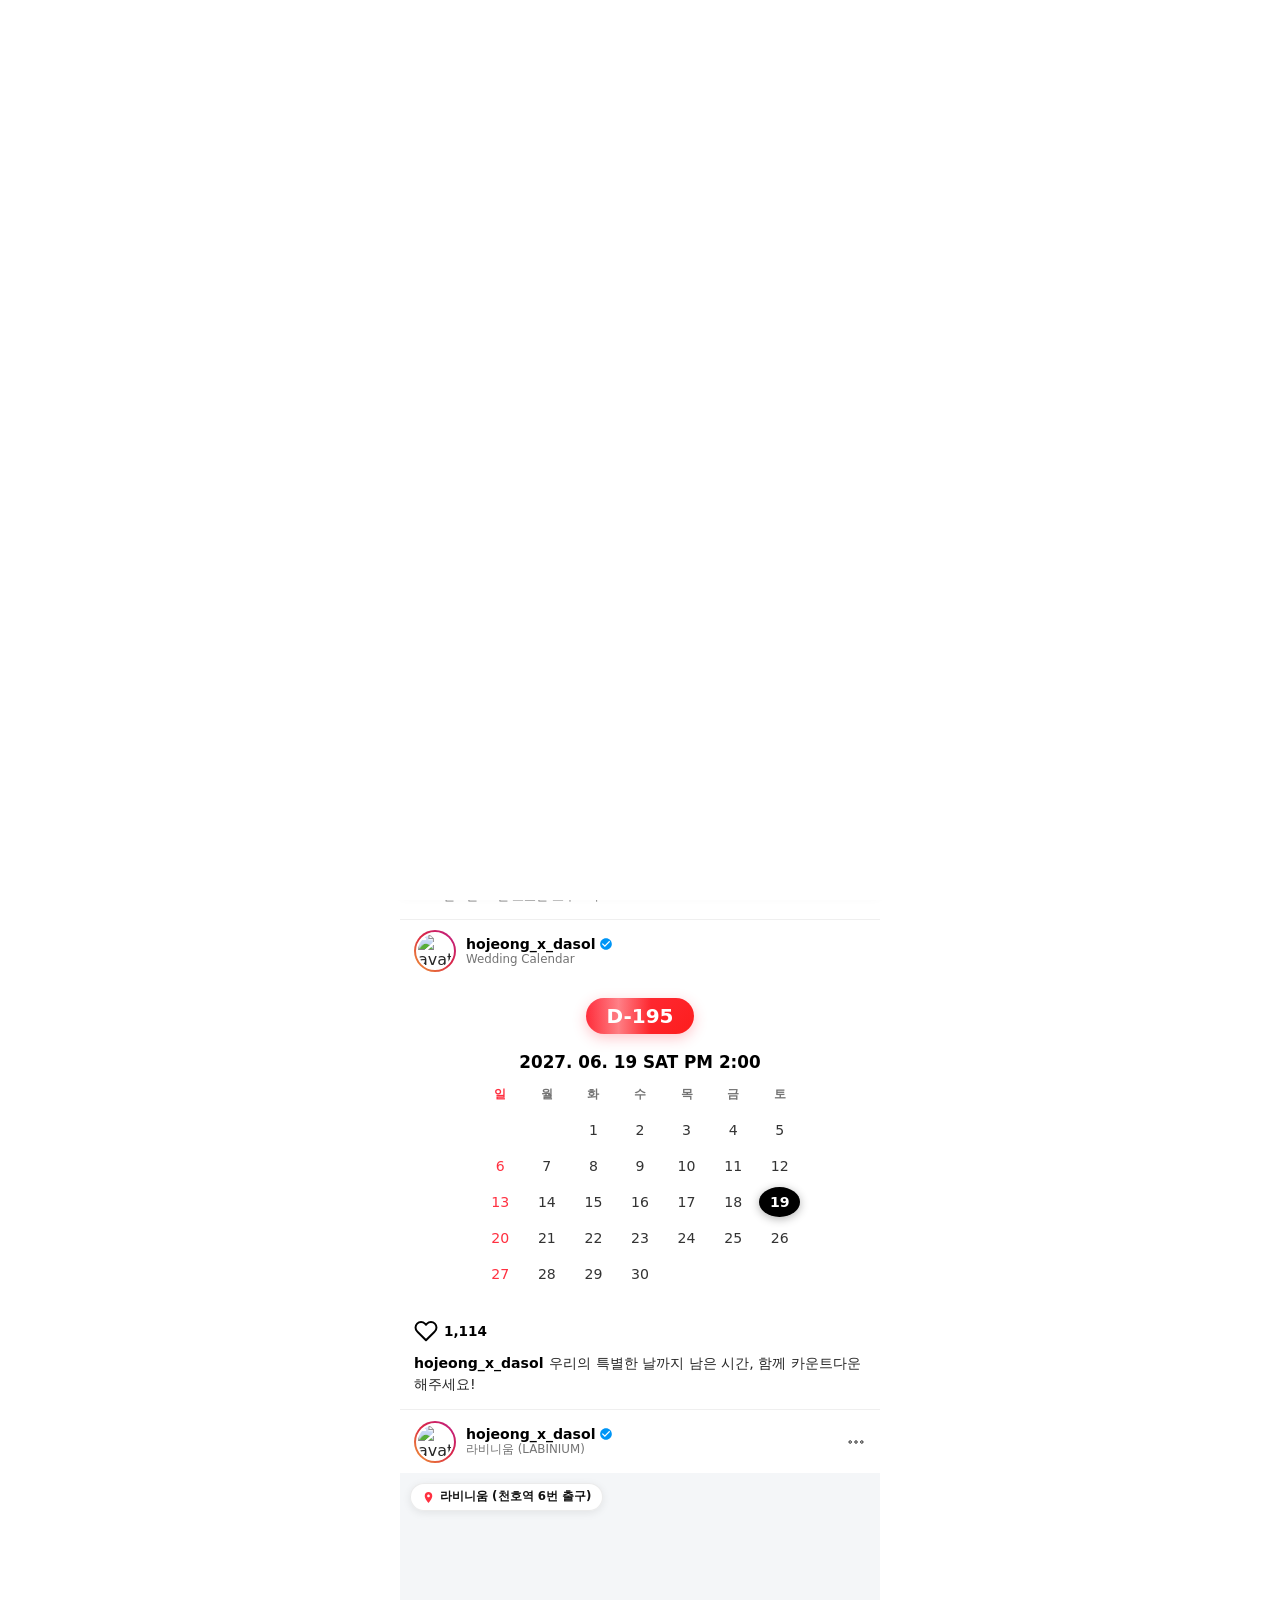
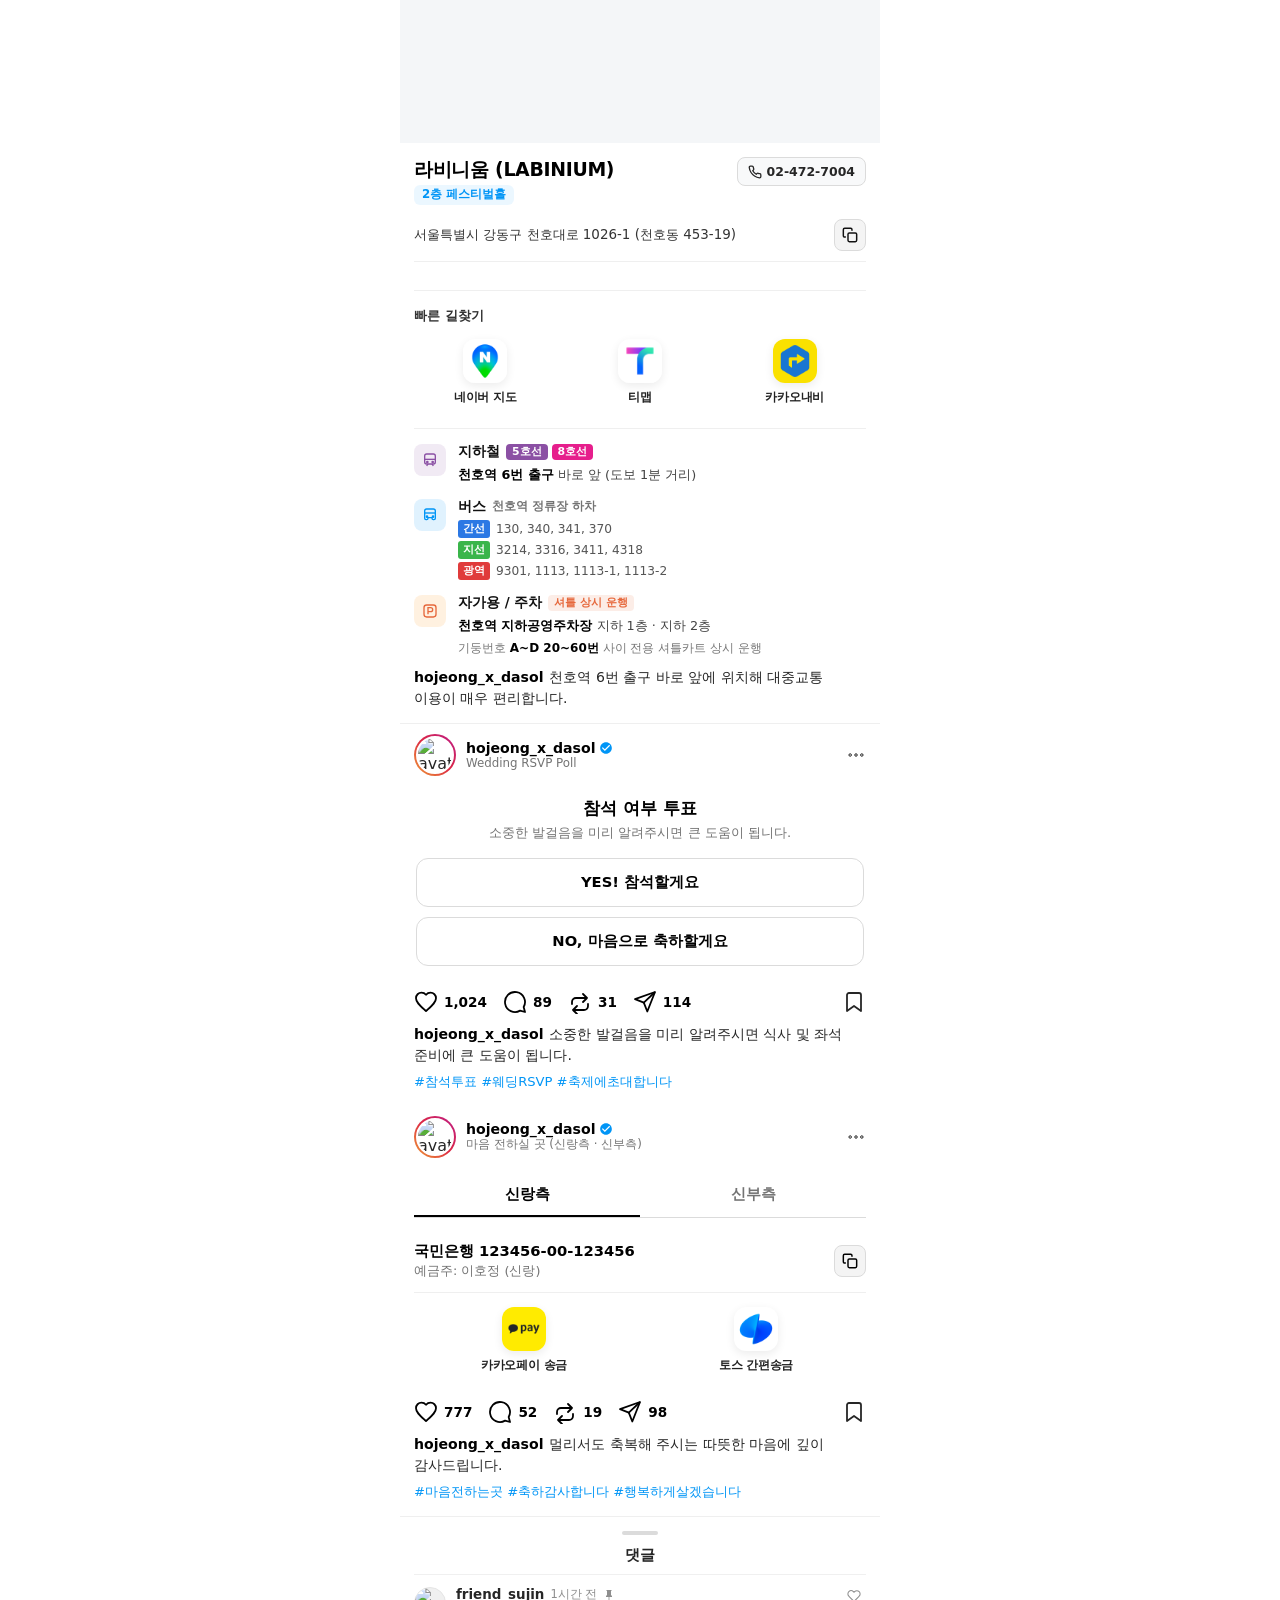
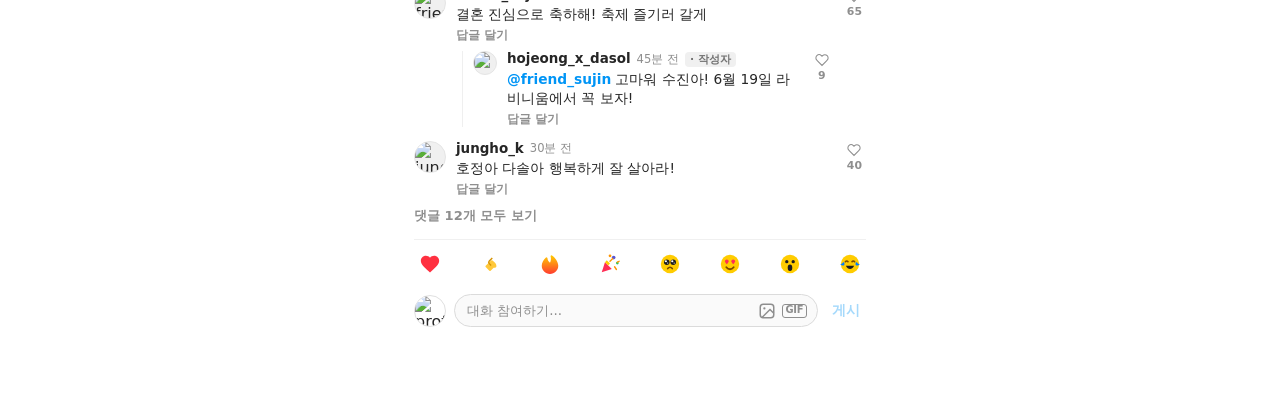
==== commit bb8a41ac: "fix: resolve top-nav auto-hide and show scroll animation by converting to fixed positioning and RAF " ====
--- a/friends-invitation/index.html
+++ b/friends-invitation/index.html
@@ -58,6 +58,7 @@
       overflow-x: hidden;
       position: relative;
       -webkit-font-smoothing: antialiased;
+      padding-top: 60px;
       padding-bottom: 58px;
       scrollbar-width: none !important;
       -ms-overflow-style: none !important;
@@ -87,18 +88,19 @@
       transform: scale(0.93);
     }
 
-    /* Top Nav Bar (Taller Header & Larger Centered Logo + Hide/Show on Scroll) */
+    /* Top Nav Bar (Fixed Header & Larger Centered Logo + Hide/Show on Scroll) */
     .top-nav {
-      position: sticky; top: 0; background: rgba(255, 255, 255, 0.97); backdrop-filter: blur(16px);
+      position: fixed; top: 0; left: 0; right: 0; margin: 0 auto; max-width: 480px; width: 100%;
+      background: rgba(255, 255, 255, 0.97); backdrop-filter: blur(16px);
       -webkit-backdrop-filter: blur(16px);
       display: grid; grid-template-columns: 1fr auto 1fr; align-items: center;
-      padding: 12px 18px 10px; min-height: 60px; border-bottom: 1px solid var(--border-subtle); z-index: 100;
-      transition: transform 0.35s cubic-bezier(0.16, 1, 0.3, 1), opacity 0.25s ease;
+      padding: 10px 18px; height: 60px; min-height: 60px; border-bottom: 1px solid var(--border-subtle); z-index: 1000;
+      transform: translateY(0);
+      transition: transform 0.32s cubic-bezier(0.16, 1, 0.3, 1);
       will-change: transform;
     }
     .top-nav.nav-hidden {
-      transform: translateY(-100%);
-      opacity: 0;
+      transform: translateY(-100%) !important;
       pointer-events: none;
     }
     .top-nav-left { display: flex; align-items: center; justify-content: flex-start; }
@@ -3623,38 +3625,59 @@
     /* SMART SCROLL TOP NAV AUTO HIDE & SHOW               */
     /* ==================================================== */
     (function initSmartTopNavScroll() {
-      let lastScrollY = window.pageYOffset || document.documentElement.scrollTop;
+      let lastScrollY = window.pageYOffset || document.documentElement.scrollTop || 0;
       let isNavHidden = false;
+      let ticking = false;
       const topNavElement = document.querySelector('.top-nav');
 
-      window.addEventListener('scroll', () => {
-        if (!topNavElement) return;
-        const currentScrollY = window.pageYOffset || document.documentElement.scrollTop;
-        
-        // If near top (within 50px), always show
-        if (currentScrollY <= 50) {
+      function updateNavState() {
+        if (!topNavElement) {
+          ticking = false;
+          return;
+        }
+
+        const currentScrollY = Math.max(0, window.pageYOffset || document.documentElement.scrollTop || document.body.scrollTop || 0);
+
+        // Always show near top (within 40px)
+        if (currentScrollY <= 40) {
           if (isNavHidden) {
             topNavElement.classList.remove('nav-hidden');
             isNavHidden = false;
           }
           lastScrollY = currentScrollY;
+          ticking = false;
           return;
         }
 
         const diff = currentScrollY - lastScrollY;
 
-        // Scrolling Down significantly (> 8px) -> Hide Nav
-        if (diff > 8 && !isNavHidden) {
+        // Scrolling Down by at least 6px -> Hide Nav
+        if (diff > 6 && !isNavHidden) {
           topNavElement.classList.add('nav-hidden');
           isNavHidden = true;
         }
-        // Scrolling Up significantly (< -8px) -> Show Nav
-        else if (diff < -8 && isNavHidden) {
+        // Scrolling Up by at least 6px -> Show Nav
+        else if (diff < -6 && isNavHidden) {
           topNavElement.classList.remove('nav-hidden');
           isNavHidden = false;
         }
 
         lastScrollY = currentScrollY;
+        ticking = false;
+      }
+
+      window.addEventListener('scroll', () => {
+        if (!ticking) {
+          window.requestAnimationFrame(updateNavState);
+          ticking = true;
+        }
+      }, { passive: true });
+
+      window.addEventListener('touchmove', () => {
+        if (!ticking) {
+          window.requestAnimationFrame(updateNavState);
+          ticking = true;
+        }
       }, { passive: true });
     })();
   </script>
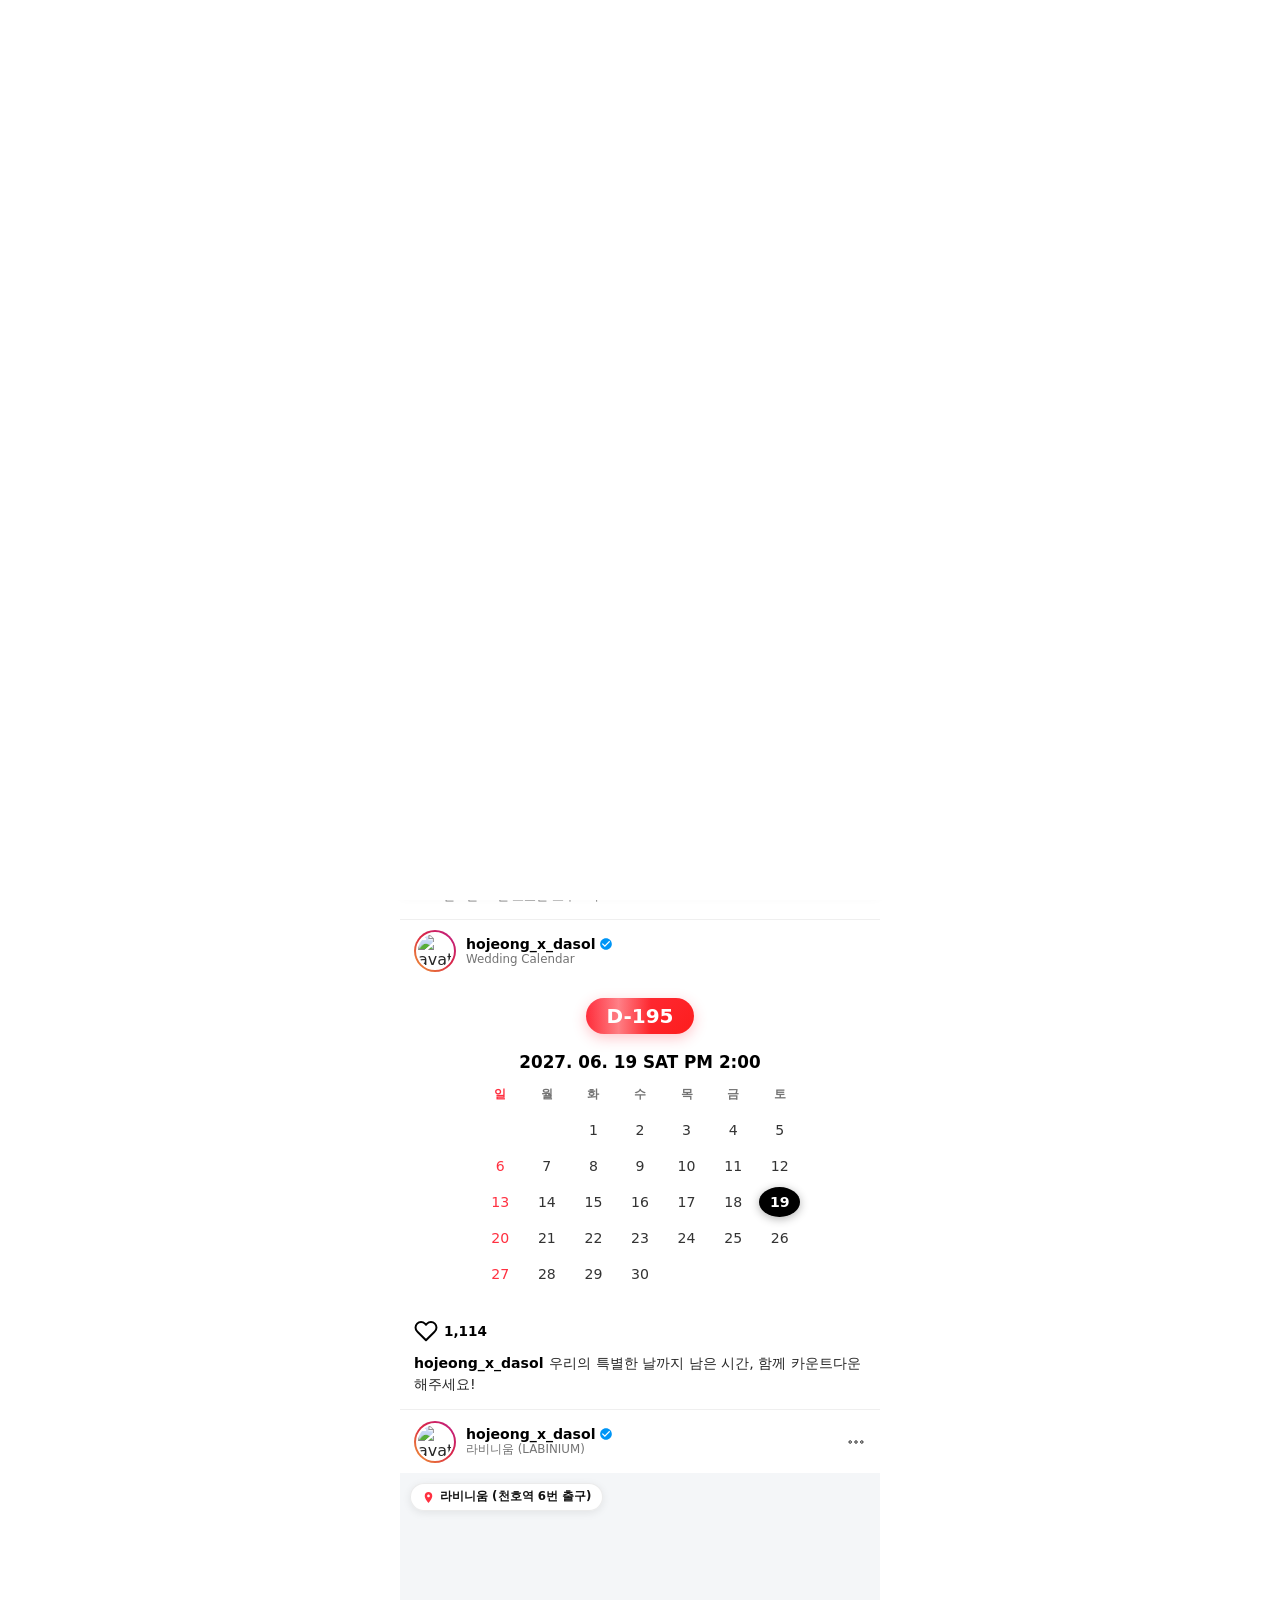
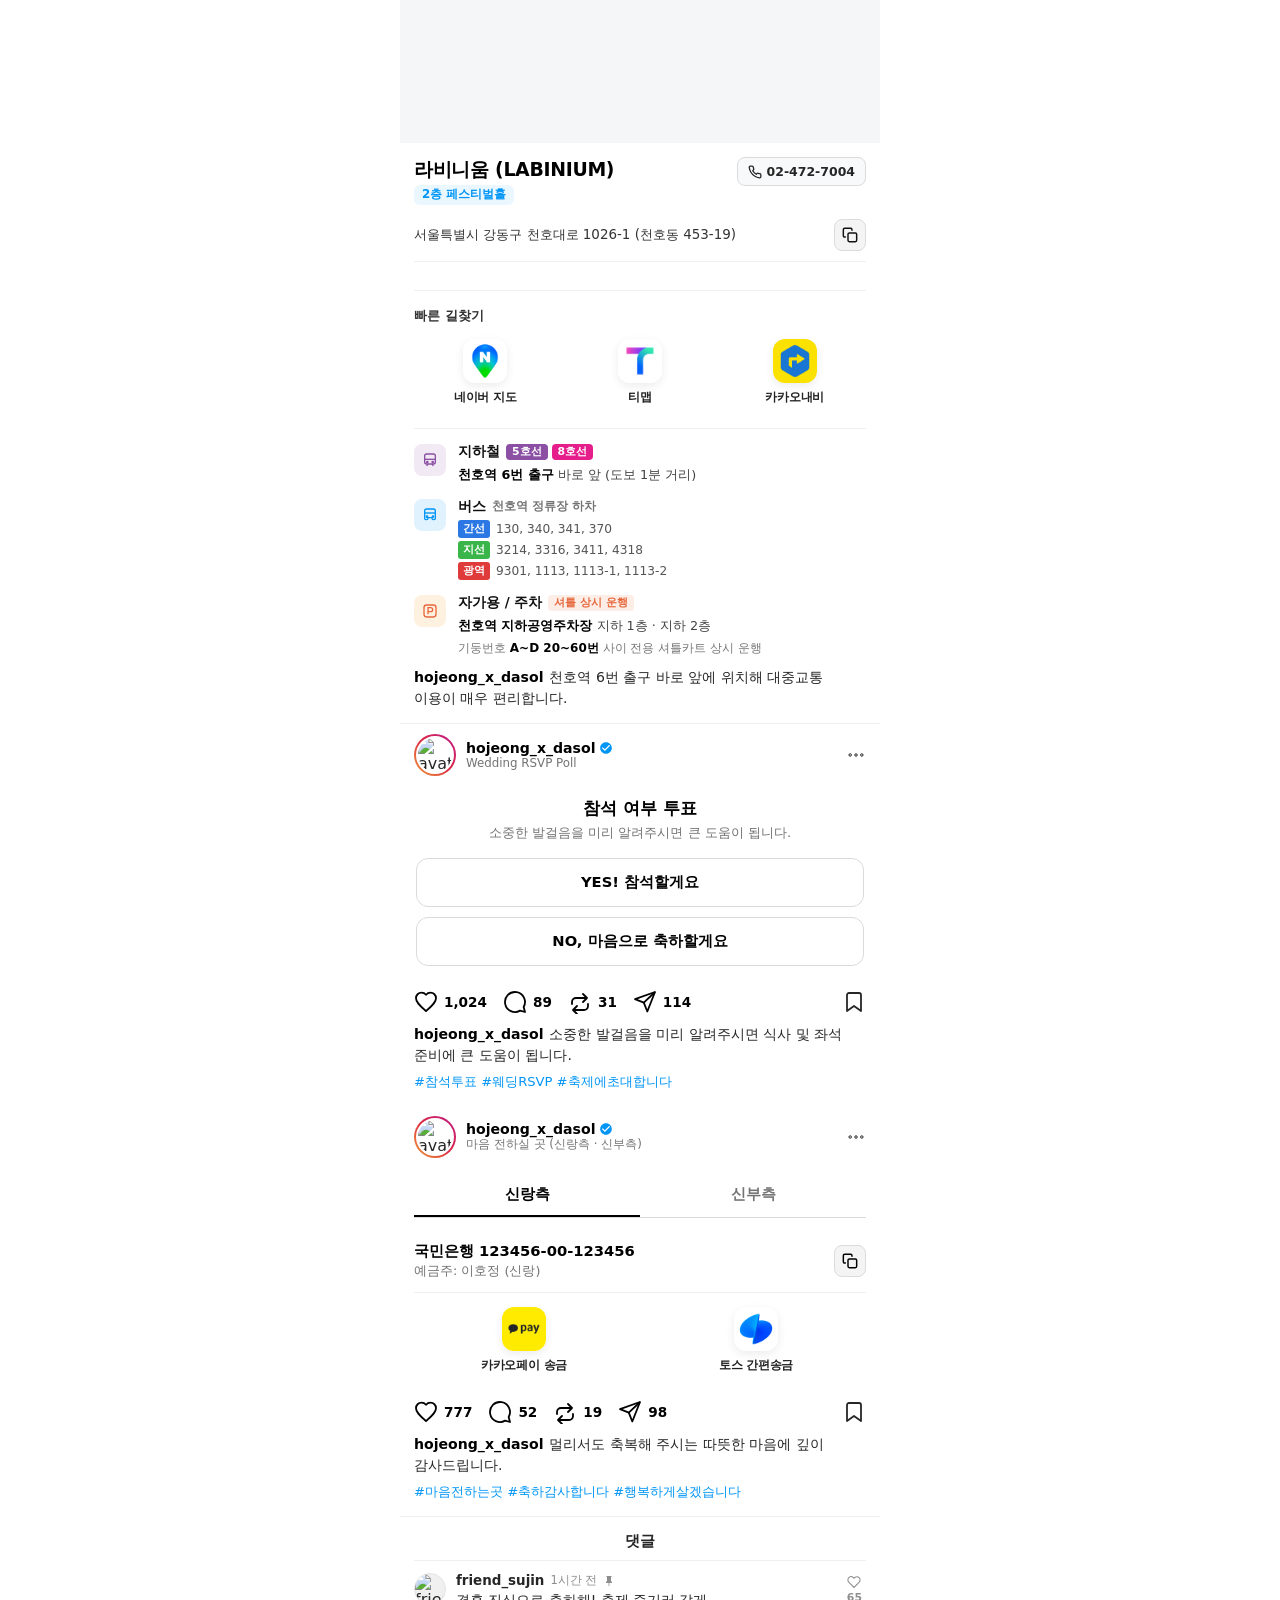
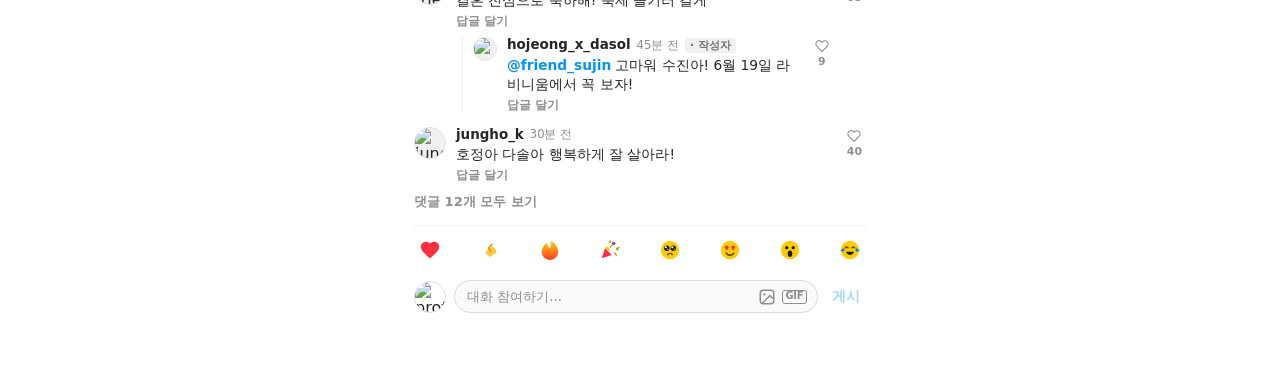
==== commit b1b26586: "style: remove unnecessary ig-sheet-handle gray bar from comments section" ====
--- a/friends-invitation/index.html
+++ b/friends-invitation/index.html
@@ -211,19 +211,7 @@
     }
 
     .media-page-badge {
-      position: absolute; top: 12px; right: 12px;
-      background: rgba(22, 22, 22, 0.62);
-      backdrop-filter: blur(10px);
-      -webkit-backdrop-filter: blur(10px);
-      color: #ffffff;
-      font-size: 0.75rem;
-      font-weight: 700;
-      letter-spacing: 0.5px;
-      padding: 4px 10px;
-      border-radius: 14px;
-      z-index: 5;
-      pointer-events: none;
-      box-shadow: 0 2px 6px rgba(0,0,0,0.18);
+      display: none !important;
     }
     .media-audio-btn {
       position: absolute; bottom: 12px; right: 12px; width: 34px; height: 34px;
@@ -829,11 +817,7 @@
       overflow: hidden;
     }
     .ig-sheet-handle {
-      width: 36px;
-      height: 4px;
-      background: #dbdbdb;
-      border-radius: 2px;
-      margin: 0 auto 10px;
+      display: none !important;
     }
     .ig-sheet-title-bar {
       text-align: center;
@@ -1497,7 +1481,6 @@
 
     <!-- Instagram Multi-Photo Carousel -->
     <div class="post-carousel-wrapper" id="carouselWrapper">
-      <div class="media-page-badge" id="carouselPageBadge">1/4</div>
       <div class="media-audio-btn" onclick="event.stopPropagation(); toggleBGM();" id="audioToggleBtn" title="음악 재생/음소거">
         <svg viewBox="0 0 24 24" id="audioIcon" width="18" height="18"><path d="M11 5L6 9H2v6h4l5 4V5z" fill="#ffffff"/><path d="M15.54 8.46a5 5 0 0 1 0 7.07" fill="none" stroke="#ffffff" stroke-width="2.2" stroke-linecap="round"/><path d="M19.07 4.93a10 10 0 0 1 0 14.14" fill="none" stroke="#ffffff" stroke-width="2.2" stroke-linecap="round"/></svg>
       </div>
@@ -1890,7 +1873,6 @@
   <!-- REAL INSTAGRAM BOTTOM COMMENTS SECTION (방명록)        -->
   <!-- ==================================================== -->
   <section class="ig-bottom-comments-section reveal" id="comments-sec">
-    <div class="ig-sheet-handle"></div>
     <div class="ig-sheet-title-bar">
       <span class="ig-sheet-title">댓글</span>
     </div>
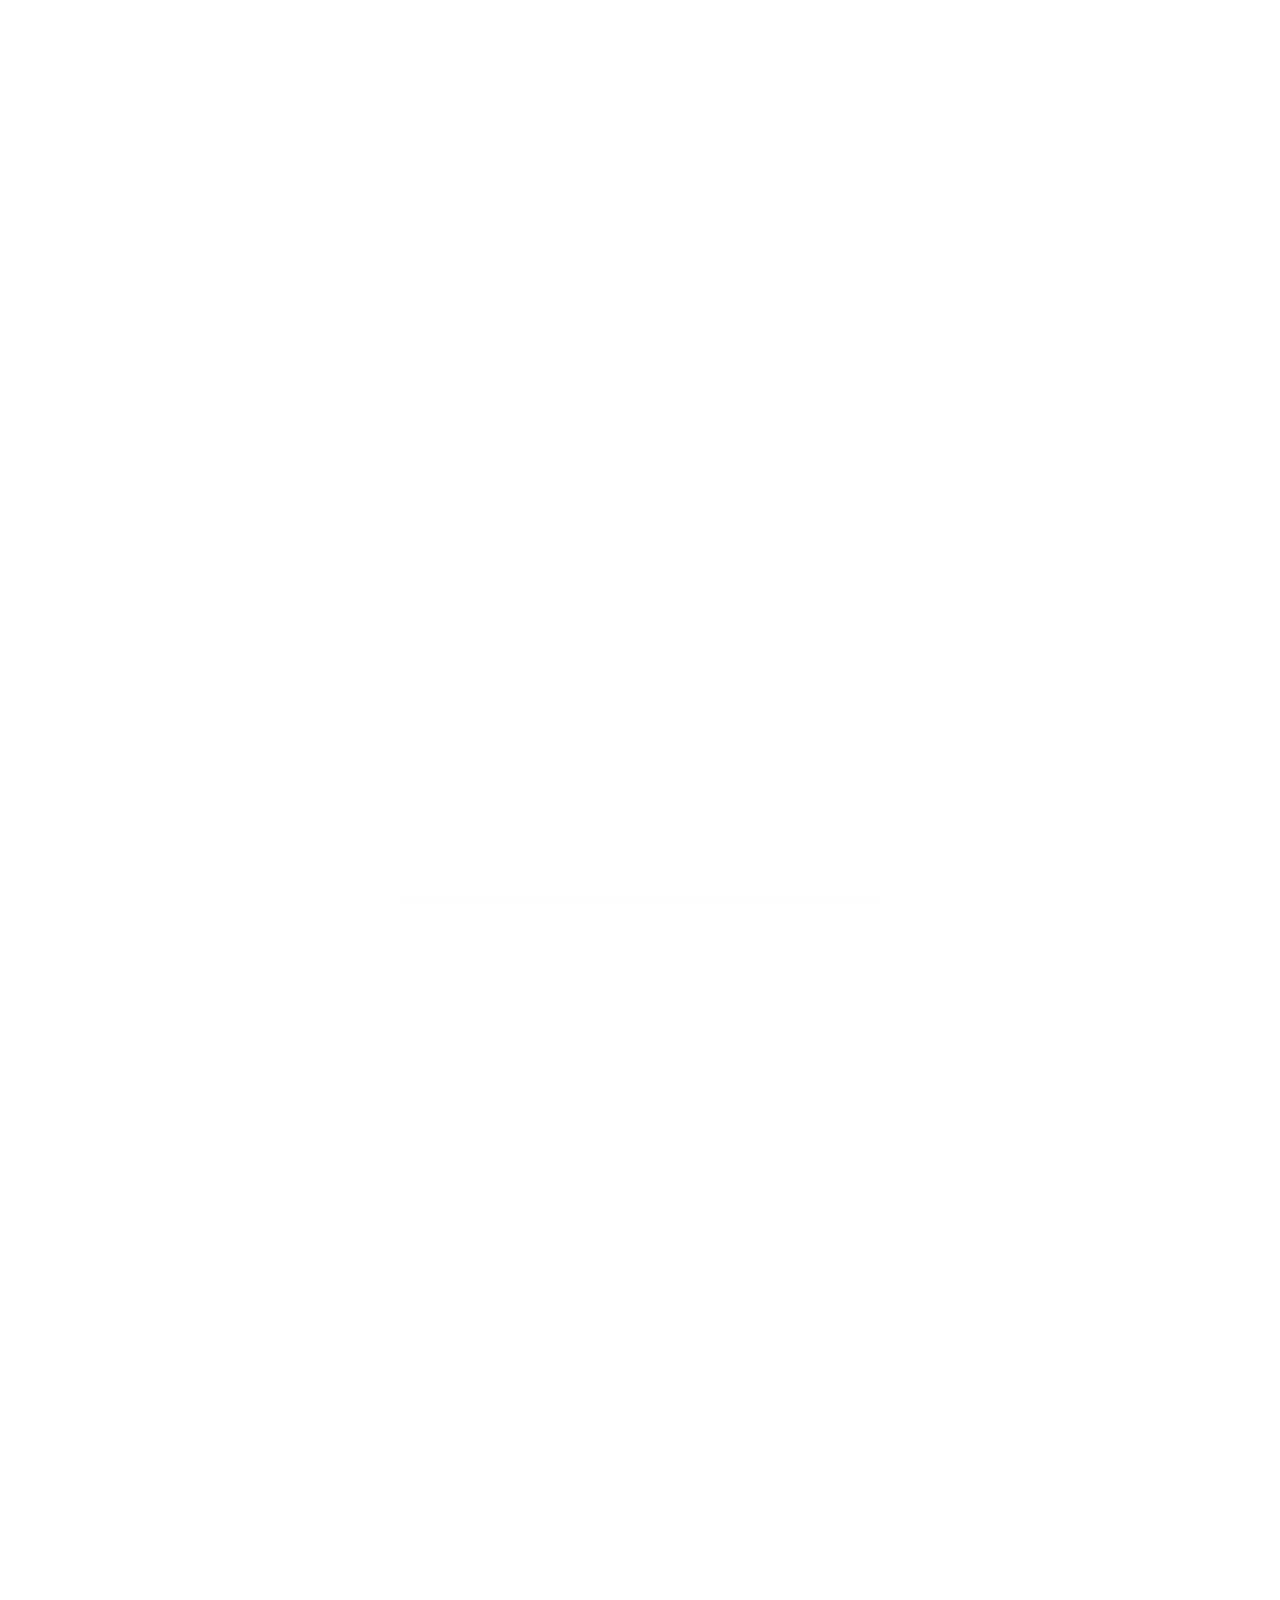
==== commit 5a56956b: "feat: redesign d-day section with elegant serif live countdown timer (DAYS:HOUR:MIN:SEC)" ====
--- a/friends-invitation/index.html
+++ b/friends-invitation/index.html
@@ -10,7 +10,7 @@
   <link rel="icon" type="image/svg+xml" href="../images/favicon.svg">
   <link rel="preconnect" href="https://fonts.googleapis.com">
   <link rel="preconnect" href="https://fonts.gstatic.com" crossorigin>
-  <link href="https://fonts.googleapis.com/css2?family=Grand+Hotel&family=Playfair+Display:ital,wght@0,600;1,600&family=Outfit:wght@600;700&display=swap" rel="stylesheet">
+  <link href="https://fonts.googleapis.com/css2?family=Cormorant+Garamond:ital,wght@0,400;0,500;0,600;0,700;1,400&family=Grand+Hotel&family=Playfair+Display:ital,wght@0,600;1,600&family=Outfit:wght@600;700&display=swap" rel="stylesheet">
   <link rel="stylesheet" href="https://cdn.jsdelivr.net/gh/orioncactus/pretendard@v1.3.9/dist/web/static/pretendard.min.css">
   <script type="text/javascript" src="https://openapi.map.naver.com/openapi/v3/maps.js?ncpKeyId=lstn6qo079"></script>
   <style>
@@ -342,20 +342,15 @@
       text-align: center;
       box-shadow: none;
     }
-    .cal-badge {
-      display: inline-block; position: relative; overflow: hidden;
-      background: linear-gradient(135deg, #ff3040, #fd1d1d); color: #fff;
-      font-weight: 700; font-size: 1.25rem; padding: 6px 20px; border-radius: 24px;
-      margin-bottom: 14px; box-shadow: 0 4px 14px rgba(255, 48, 64, 0.28);
-    }
-    .cal-badge::after {
-      content: ''; position: absolute; top: 0; left: 0; width: 60%; height: 100%;
-      background: linear-gradient(90deg, transparent, rgba(255,255,255,0.4), transparent);
-      animation: shimmerSweep 2.6s infinite ease-in-out;
-    }
-    @keyframes shimmerSweep { 0% { transform: translateX(-150%); } 100% { transform: translateX(250%); } }
+    .cal-date-title {
+      font-size: 1.08rem;
+      font-weight: 700;
+      color: #111111;
+      letter-spacing: -0.2px;
+      margin-bottom: 18px;
+    }
     .cal-grid { display: grid; grid-template-columns: repeat(7, 1fr); gap: 6px; font-size: 0.88rem; max-width: 320px; margin: 0 auto; }
-    .cal-head { color: var(--text-dim); font-size: 0.76rem; font-weight: 600; padding-bottom: 6px; }
+    .cal-head { color: var(--text-dim); font-size: 0.76rem; font-weight: 600; padding-bottom: 8px; }
     .cal-head.sun { color: var(--ig-red); }
     .cal-day { padding: 7px 0; color: #333; font-weight: 500; transition: transform 0.2s; }
     .cal-day.sun { color: var(--ig-red); }
@@ -366,6 +361,61 @@
     @keyframes targetGlow {
       0% { transform: scale(1); box-shadow: 0 2px 8px rgba(0,0,0,0.3); }
       100% { transform: scale(1.08); box-shadow: 0 4px 14px rgba(0,0,0,0.5); }
+    }
+
+    /* Elegant Serif Countdown Timer Component (Matching User's Reference) */
+    .countdown-container {
+      margin-top: 26px;
+      padding-top: 22px;
+      border-top: 1px solid var(--border-subtle);
+      text-align: center;
+    }
+    .countdown-labels {
+      display: grid;
+      grid-template-columns: 1fr 14px 1fr 14px 1fr 14px 1fr;
+      font-family: 'Cormorant Garamond', 'Playfair Display', serif;
+      font-size: 0.74rem;
+      font-weight: 600;
+      color: #8e8e8e;
+      letter-spacing: 2px;
+      margin-bottom: 6px;
+      max-width: 290px;
+      margin-left: auto;
+      margin-right: auto;
+    }
+    .countdown-labels span:nth-child(1) { grid-column: 1; }
+    .countdown-labels span:nth-child(2) { grid-column: 3; }
+    .countdown-labels span:nth-child(3) { grid-column: 5; }
+    .countdown-labels span:nth-child(4) { grid-column: 7; }
+
+    .countdown-digits {
+      display: grid;
+      grid-template-columns: 1fr 14px 1fr 14px 1fr 14px 1fr;
+      align-items: center;
+      font-family: 'Cormorant Garamond', 'Playfair Display', serif;
+      font-size: 2.1rem;
+      font-weight: 400;
+      color: #111111;
+      letter-spacing: 1px;
+      line-height: 1;
+      max-width: 290px;
+      margin: 0 auto 16px;
+    }
+    .countdown-colon {
+      font-size: 1.5rem;
+      color: #a0a0a0;
+      font-weight: 300;
+      transform: translateY(-2px);
+    }
+    .countdown-notice {
+      font-size: 0.88rem;
+      color: #333333;
+      line-height: 1.5;
+      letter-spacing: -0.3px;
+    }
+    .countdown-notice strong {
+      color: #111111;
+      font-weight: 700;
     }
 
     /* ==================================================== */
@@ -781,9 +831,16 @@
     .bank-tab-btn {
       flex: 1; text-align: center; padding: 11px; font-weight: 600; font-size: 0.92rem;
       color: var(--text-dim); border-bottom: 2px solid transparent; cursor: pointer;
-      transition: color 0.2s, border-color 0.2s;
+      transition: color 0.25s ease, border-color 0.25s ease;
     }
     .bank-tab-btn.active { color: var(--text-main); border-bottom-color: var(--text-main); }
+    .bank-tab-panel {
+      animation: tabFadeIn 0.35s cubic-bezier(0.16, 1, 0.3, 1) forwards;
+    }
+    @keyframes tabFadeIn {
+      0% { opacity: 0; transform: translateY(6px); }
+      100% { opacity: 1; transform: translateY(0); }
+    }
     .bank-row-item {
       display: flex; justify-content: space-between; align-items: center;
       background: transparent; border: none; border-bottom: 1px solid var(--border-subtle); padding: 10px 0 12px; border-radius: 0; margin-bottom: 8px;
@@ -1561,8 +1618,7 @@
       </div>
     </div>
     <div class="cal-card-box">
-      <div class="cal-badge" id="ddayBadge">D-Day 계산중...</div>
-      <h3 style="margin-bottom: 14px; font-weight: 700; font-size: 1.05rem; color: #000;">2027. 06. 19 SAT PM 2:00</h3>
+      <div class="cal-date-title">2027. 06. 19 SAT PM 2:00</div>
       <div class="cal-grid">
         <div class="cal-head sun">일</div><div class="cal-head">월</div><div class="cal-head">화</div><div class="cal-head">수</div><div class="cal-head">목</div><div class="cal-head">금</div><div class="cal-head">토</div>
         <div></div><div></div><div class="cal-day">1</div><div class="cal-day">2</div><div class="cal-day">3</div><div class="cal-day">4</div><div class="cal-day">5</div>
@@ -1570,6 +1626,28 @@
         <div class="cal-day sun">13</div><div class="cal-day">14</div><div class="cal-day">15</div><div class="cal-day">16</div><div class="cal-day">17</div><div class="cal-day">18</div><div class="cal-day target">19</div>
         <div class="cal-day sun">20</div><div class="cal-day">21</div><div class="cal-day">22</div><div class="cal-day">23</div><div class="cal-day">24</div><div class="cal-day">25</div><div class="cal-day">26</div>
         <div class="cal-day sun">27</div><div class="cal-day">28</div><div class="cal-day">29</div><div class="cal-day">30</div><div></div><div></div><div></div>
+      </div>
+
+      <!-- Elegant Real-Time Countdown Timer -->
+      <div class="countdown-container">
+        <div class="countdown-labels">
+          <span>DAYS</span>
+          <span>HOUR</span>
+          <span>MIN</span>
+          <span>SEC</span>
+        </div>
+        <div class="countdown-digits">
+          <span id="timer-days">00</span>
+          <span class="countdown-colon">:</span>
+          <span id="timer-hours">00</span>
+          <span class="countdown-colon">:</span>
+          <span id="timer-mins">00</span>
+          <span class="countdown-colon">:</span>
+          <span id="timer-secs">00</span>
+        </div>
+        <div class="countdown-notice" id="countdownNotice">
+          호정, 다솔의 결혼식이 <strong>292일</strong> 남았습니다.
+        </div>
       </div>
     </div>
     <div class="post-action-bar">
@@ -1787,7 +1865,7 @@
         <div class="bank-tab-btn active" onclick="switchBankTab('groom', this)">신랑측</div>
         <div class="bank-tab-btn" onclick="switchBankTab('bride', this)">신부측</div>
       </div>
-      <div id="bank-groom">
+      <div id="bank-groom" class="bank-tab-panel">
         <div class="bank-row-item">
           <div>
             <div style="font-weight:700; font-size:0.92rem; color:#000;">국민은행 123456-00-123456</div>
@@ -1812,7 +1890,7 @@
           </button>
         </div>
       </div>
-      <div id="bank-bride" style="display:none;">
+      <div id="bank-bride" class="bank-tab-panel" style="display:none;">
         <div class="bank-row-item">
           <div>
             <div style="font-weight:700; font-size:0.92rem; color:#000;">신한은행 110-123-456789</div>
@@ -2359,16 +2437,44 @@
       }
     }
 
-    function updateDDay() {
+    function updateCountdownTimer() {
       const target = new Date('2027-06-19T14:00:00+09:00');
       const now = new Date();
       const diff = target - now;
-      const days = Math.ceil(diff / (1000 * 60 * 60 * 24));
-      const badge = document.getElementById('ddayBadge');
-      if (badge) {
-        badge.textContent = days > 0 ? `D-${days}` : (days === 0 ? 'D-DAY' : `D+${Math.abs(days)}`);
-      }
-    }
+
+      const daysEl = document.getElementById('timer-days');
+      const hoursEl = document.getElementById('timer-hours');
+      const minsEl = document.getElementById('timer-mins');
+      const secsEl = document.getElementById('timer-secs');
+      const noticeEl = document.getElementById('countdownNotice');
+
+      if (diff <= 0) {
+        if (daysEl) daysEl.textContent = '00';
+        if (hoursEl) hoursEl.textContent = '00';
+        if (minsEl) minsEl.textContent = '00';
+        if (secsEl) secsEl.textContent = '00';
+        if (noticeEl) {
+          noticeEl.innerHTML = '오늘은 <strong>호정, 다솔</strong>의 결혼식 당일입니다. 축하해 주세요!';
+        }
+        return;
+      }
+
+      const days = Math.floor(diff / (1000 * 60 * 60 * 24));
+      const hours = Math.floor((diff / (1000 * 60 * 60)) % 24);
+      const mins = Math.floor((diff / (1000 * 60)) % 60);
+      const secs = Math.floor((diff / 1000) % 60);
+
+      if (daysEl) daysEl.textContent = String(days).padStart(2, '0');
+      if (hoursEl) hoursEl.textContent = String(hours).padStart(2, '0');
+      if (minsEl) minsEl.textContent = String(mins).padStart(2, '0');
+      if (secsEl) secsEl.textContent = String(secs).padStart(2, '0');
+
+      if (noticeEl) {
+        noticeEl.innerHTML = `호정, 다솔의 결혼식이 <strong>${days}일</strong> 남았습니다.`;
+      }
+    }
+    setInterval(updateCountdownTimer, 1000);
+    updateCountdownTimer();
 
     function scrollToSection(id) {
       const el = document.getElementById(id);
@@ -2502,11 +2608,17 @@
       const groom = document.getElementById('bank-groom');
       const bride = document.getElementById('bank-bride');
       if (side === 'groom') {
+        bride.style.display = 'none';
         groom.style.display = 'block';
-        bride.style.display = 'none';
+        groom.classList.remove('bank-tab-panel');
+        void groom.offsetWidth; // trigger reflow for animation restart
+        groom.classList.add('bank-tab-panel');
       } else {
         groom.style.display = 'none';
         bride.style.display = 'block';
+        bride.classList.remove('bank-tab-panel');
+        void bride.offsetWidth; // trigger reflow for animation restart
+        bride.classList.add('bank-tab-panel');
       }
     }
 
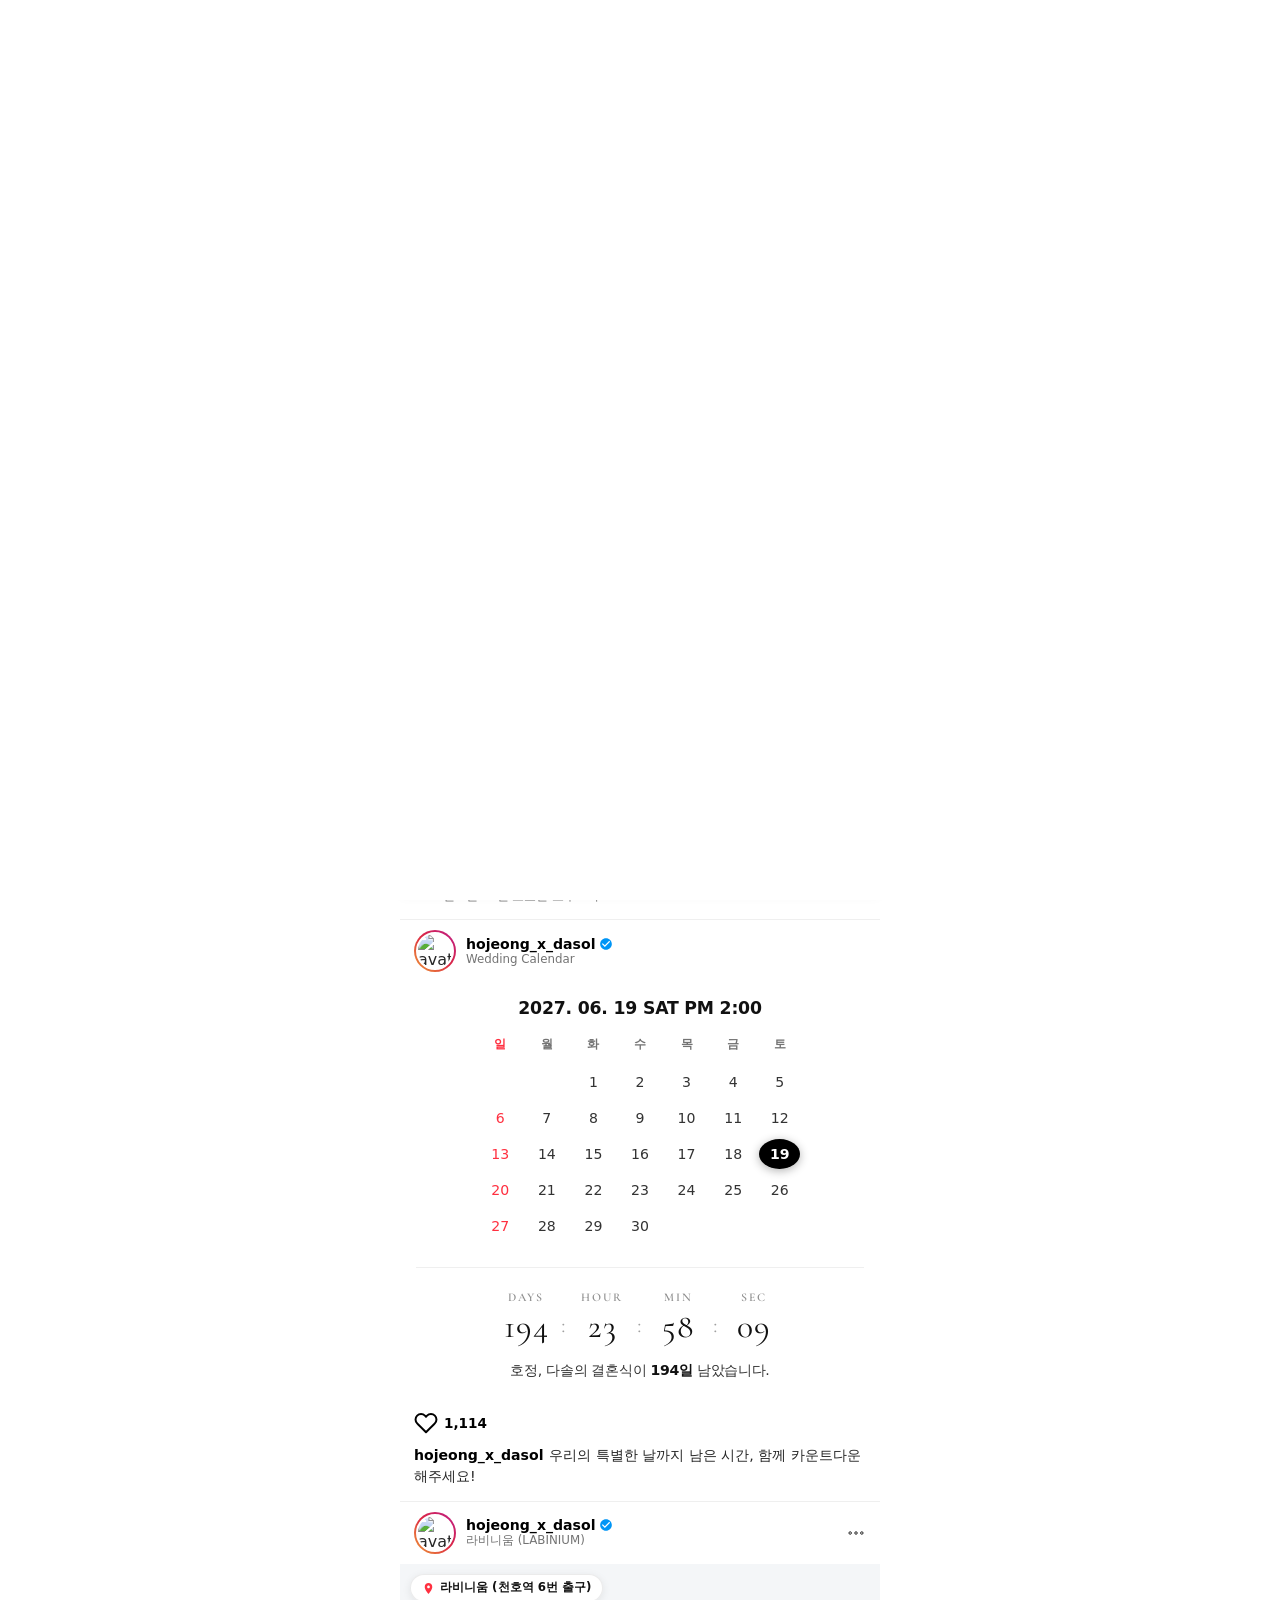
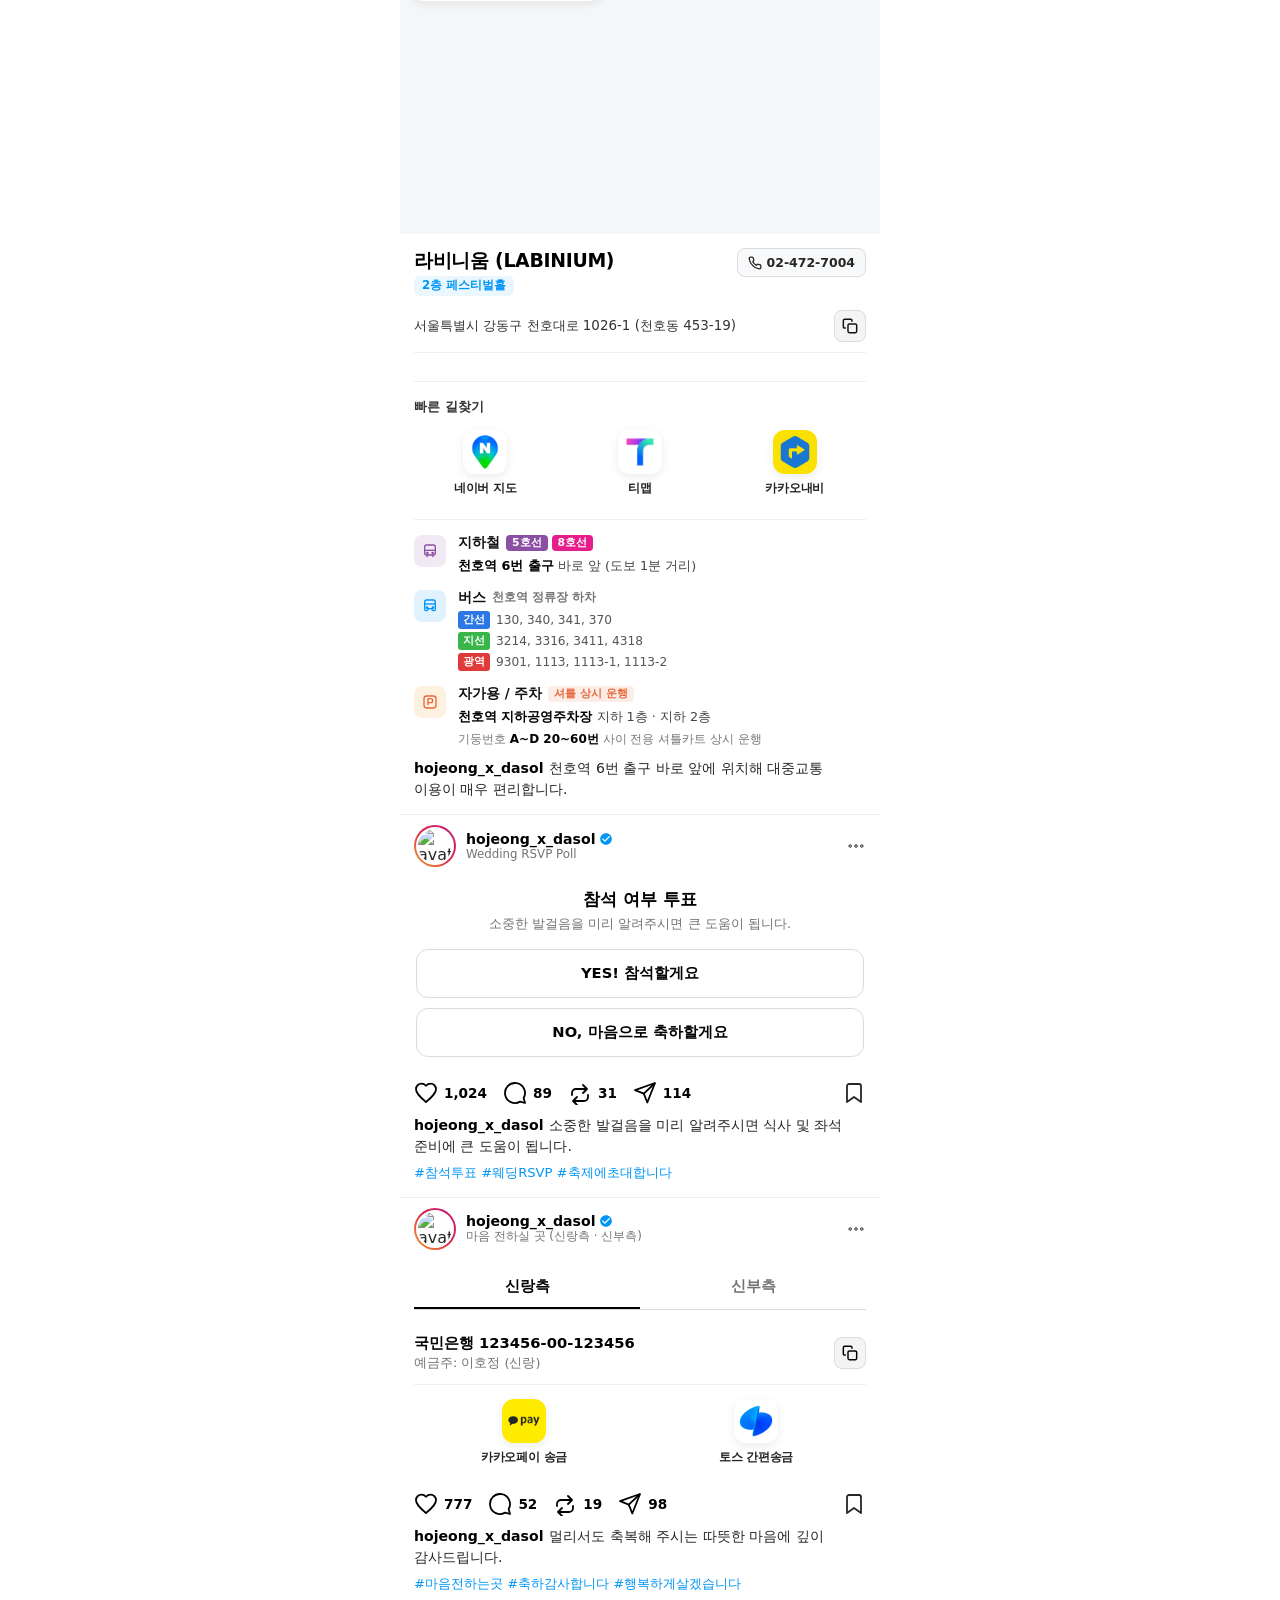
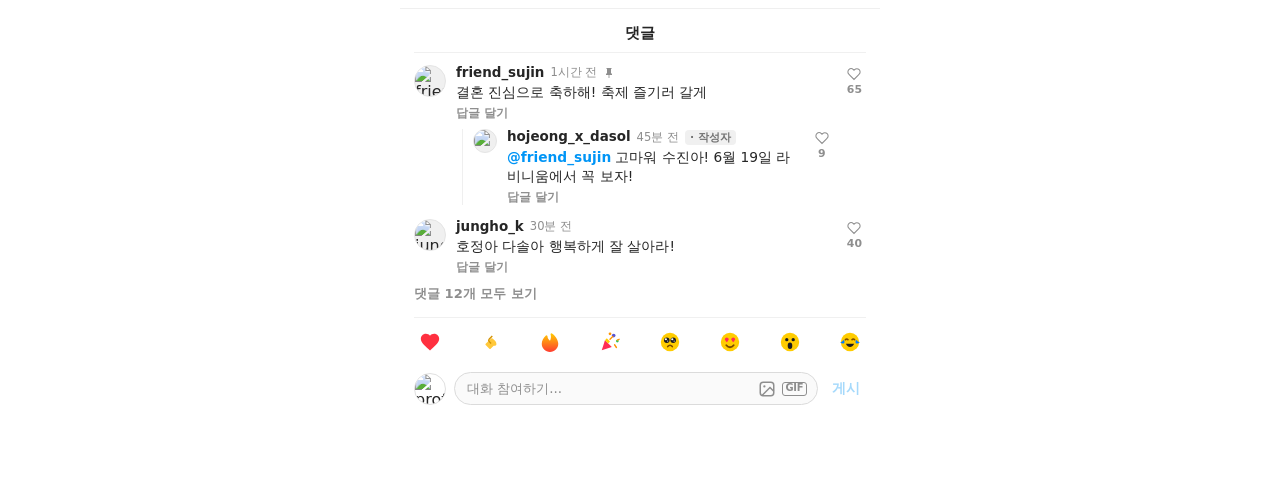
==== commit a2585096: "fix: resolve updateDDay ReferenceError and ensure fallback resilience" ====
--- a/friends-invitation/index.html
+++ b/friends-invitation/index.html
@@ -1374,9 +1374,9 @@
       z-index: 3;
     }
 
-    /* Left & Right Door Leaves (100% Responsive Texture Alignment) */
+    /* Left & Right Door Leaves (Seamless 100% Texture Alignment) */
     .door-leaf {
-      position: absolute; top: 0; width: 50%; height: 100%;
+      position: absolute; top: 0; width: calc(50% + 0.5px); height: 100%;
       background-image: url('../images/door_panels.jpg');
       background-size: 200% 100%;
       background-repeat: no-repeat;
@@ -1386,18 +1386,18 @@
       will-change: transform;
       transition: transform 1.8s cubic-bezier(0.22, 1, 0.36, 1), filter 1.4s ease;
       box-shadow: 0 0 40px rgba(0,0,0,0.5);
+      border: none;
+      outline: none;
     }
     .door-leaf.left {
       left: 0;
       background-position: left center;
       transform-origin: 0% 50%;
-      border-right: 1px solid rgba(180, 140, 90, 0.4);
     }
     .door-leaf.right {
       right: 0;
       background-position: right center;
       transform-origin: 100% 50%;
-      border-left: 1px solid rgba(180, 140, 90, 0.4);
     }
 
     /* 3D Door Swing Animation */
@@ -1410,17 +1410,8 @@
       filter: brightness(1.2) drop-shadow(-15px 0 30px rgba(0,0,0,0.5));
     }
 
-    /* Center Door Light Seam (Glowing light slit between doors) */
     .doors-center-shadow {
-      position: absolute; top: 0; left: 50%; transform: translateX(-50%);
-      width: 2px; height: 100%;
-      background: linear-gradient(180deg, rgba(255,255,255,0.4) 0%, rgba(255,245,210,0.95) 50%, rgba(255,255,255,0.4) 100%);
-      box-shadow: 0 0 10px rgba(255, 240, 200, 0.8);
-      z-index: 5;
-      transition: opacity 0.25s ease;
-    }
-    .doors-overlay.opening .doors-center-shadow {
-      opacity: 0;
+      display: none !important;
     }
 
     #toast.show { opacity: 1; transform: translateX(-50%) translateY(0); }
@@ -1442,7 +1433,6 @@
       <div class="doors-frame-wrap">
         <div class="door-leaf left"></div>
         <div class="door-leaf right"></div>
-        <div class="doors-center-shadow"></div>
       </div>
     </div>
   </div>
@@ -2191,7 +2181,7 @@
     /* INTERSECTION OBSERVER SCROLL REVEAL ENGINE           */
     /* ==================================================== */
     document.addEventListener('DOMContentLoaded', () => {
-      updateDDay();
+      updateCountdownTimer();
       tryInitMap();
       renderComments();
       const observer = new IntersectionObserver((entries) => {
@@ -2475,6 +2465,10 @@
     }
     setInterval(updateCountdownTimer, 1000);
     updateCountdownTimer();
+
+    function updateDDay() {
+      updateCountdownTimer();
+    }
 
     function scrollToSection(id) {
       const el = document.getElementById(id);
